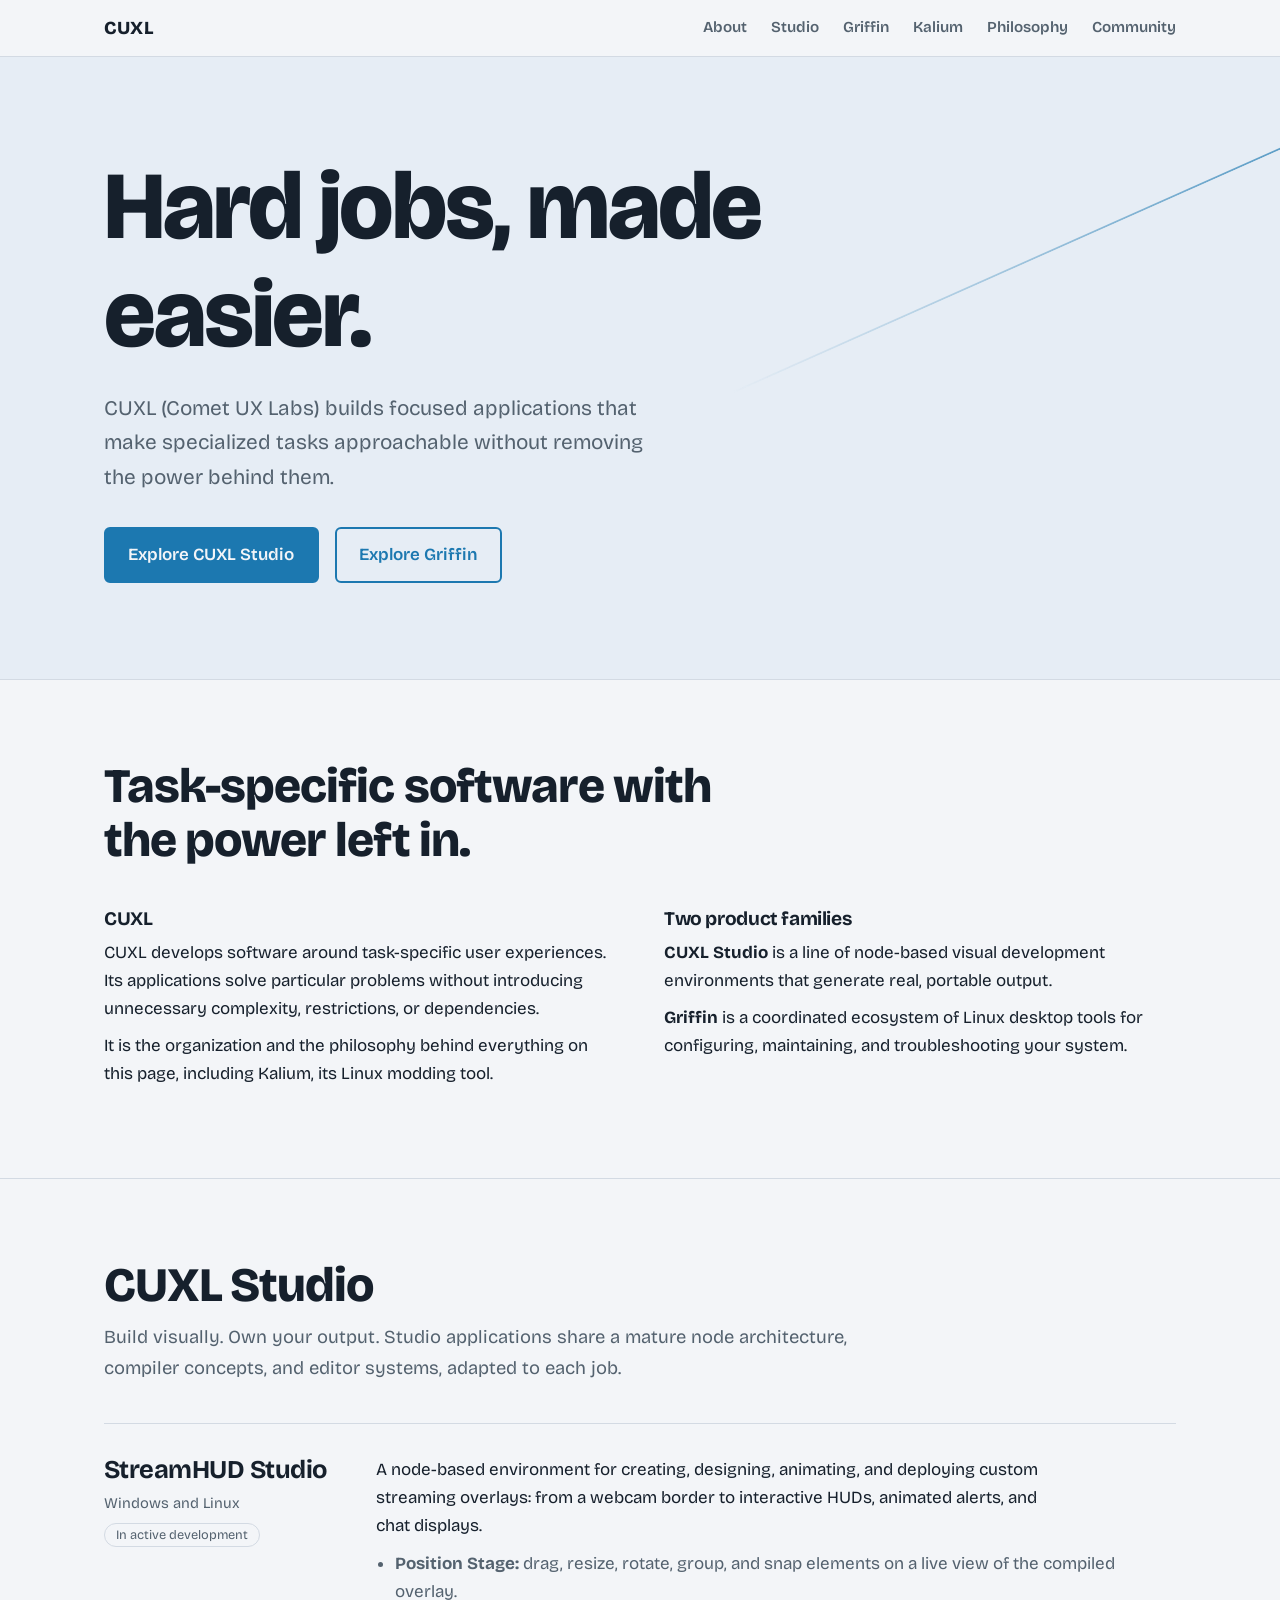
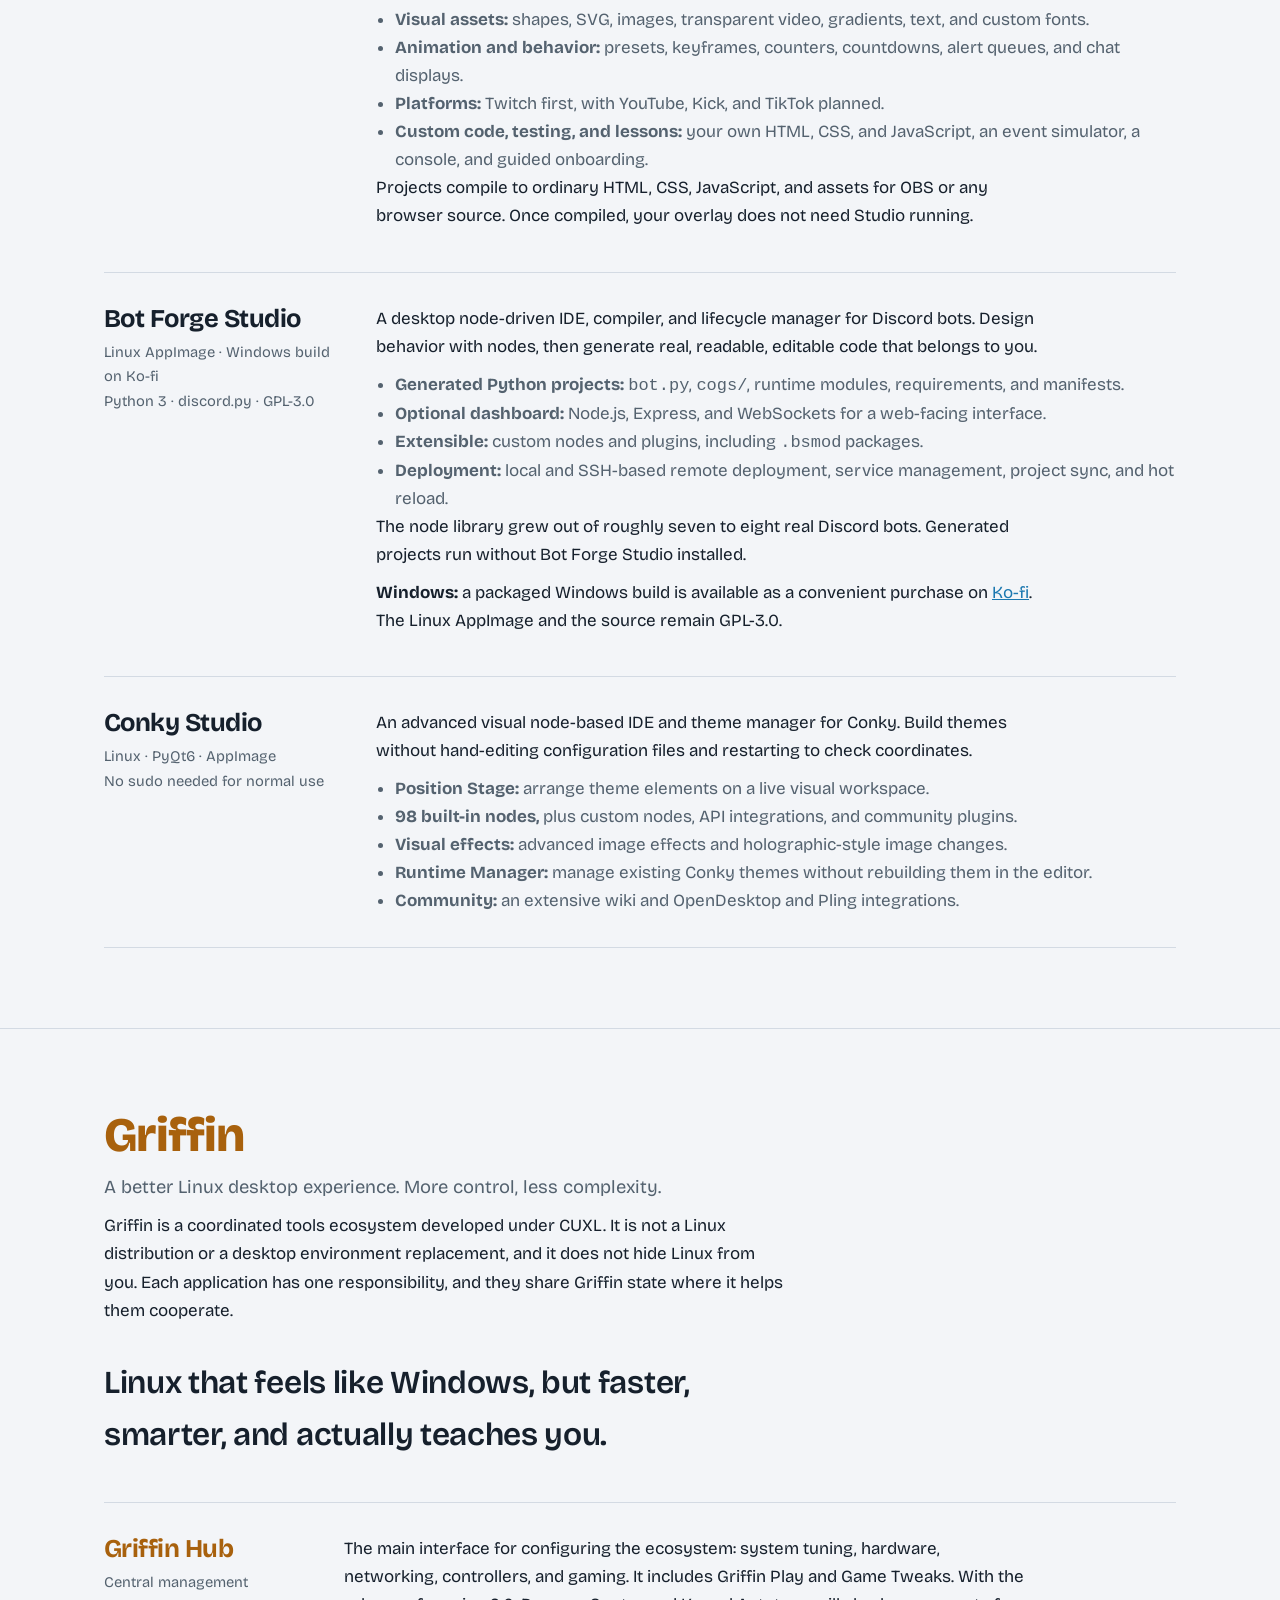
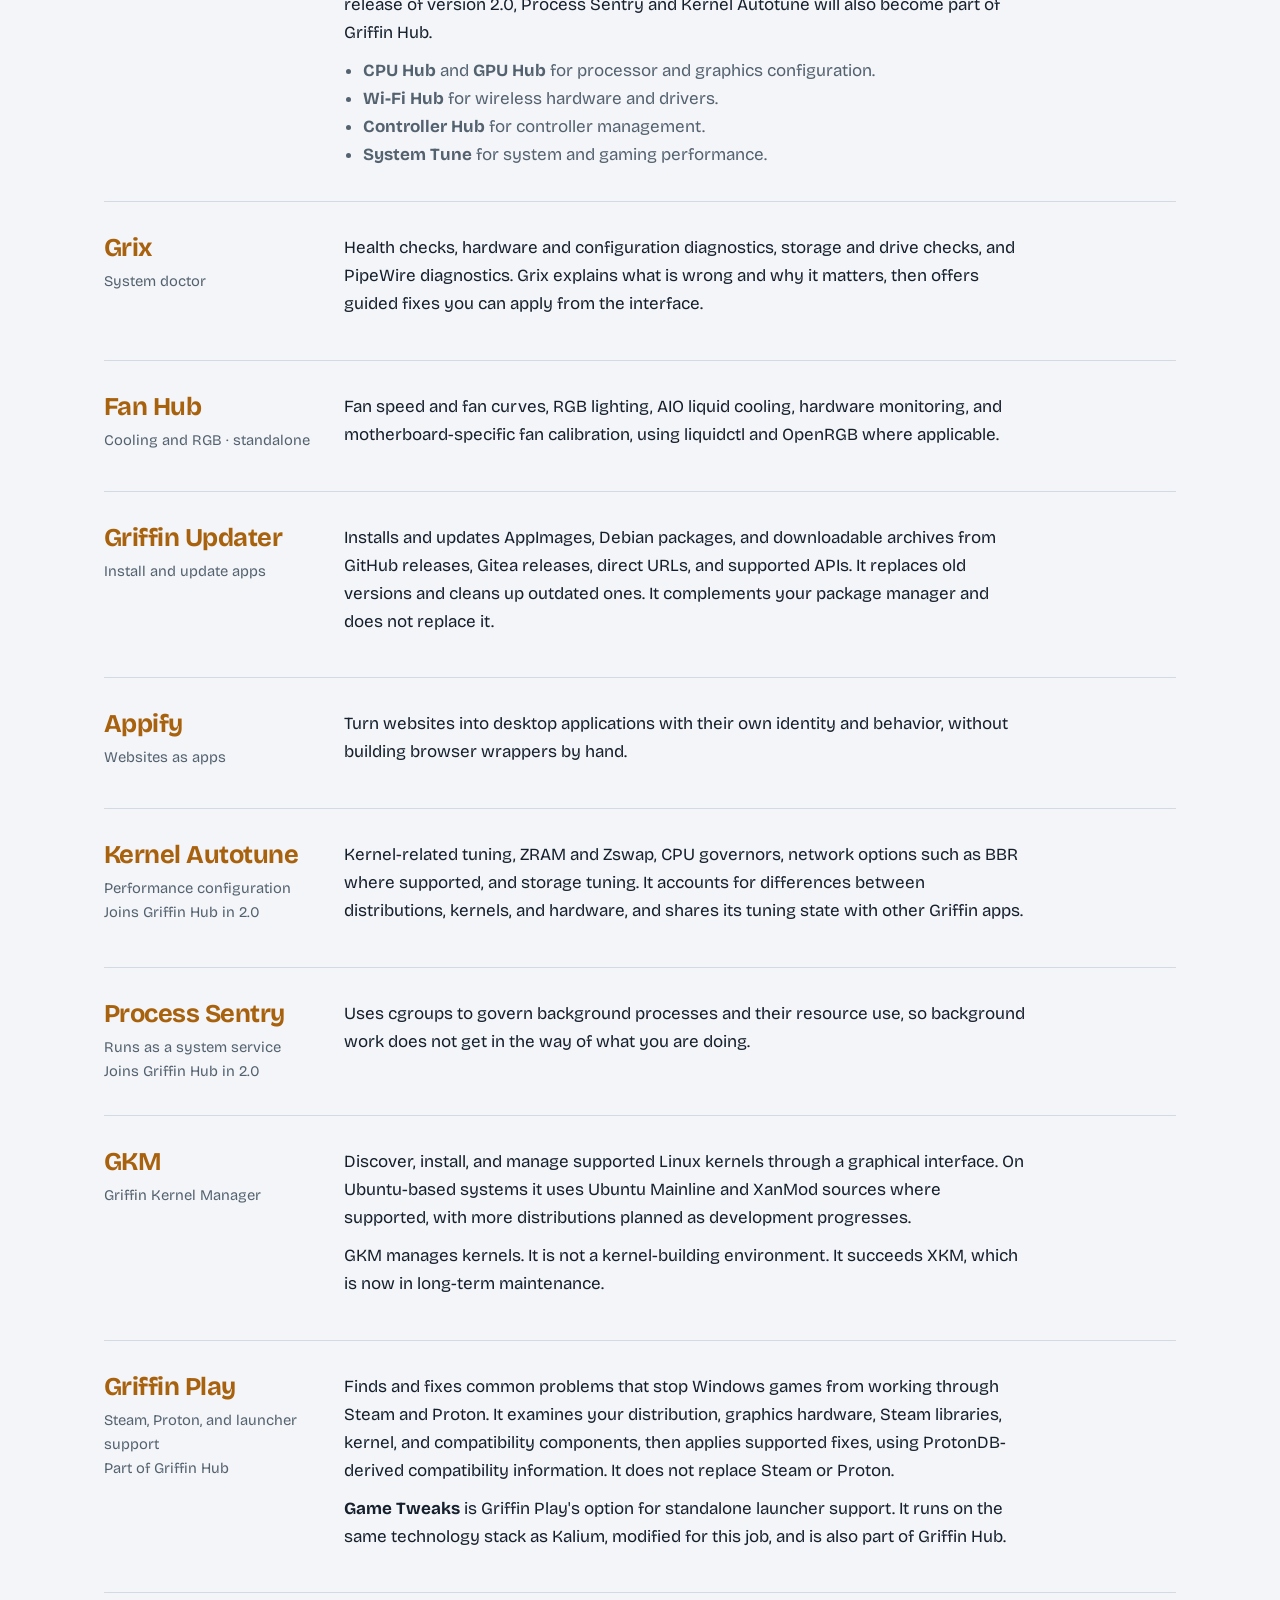
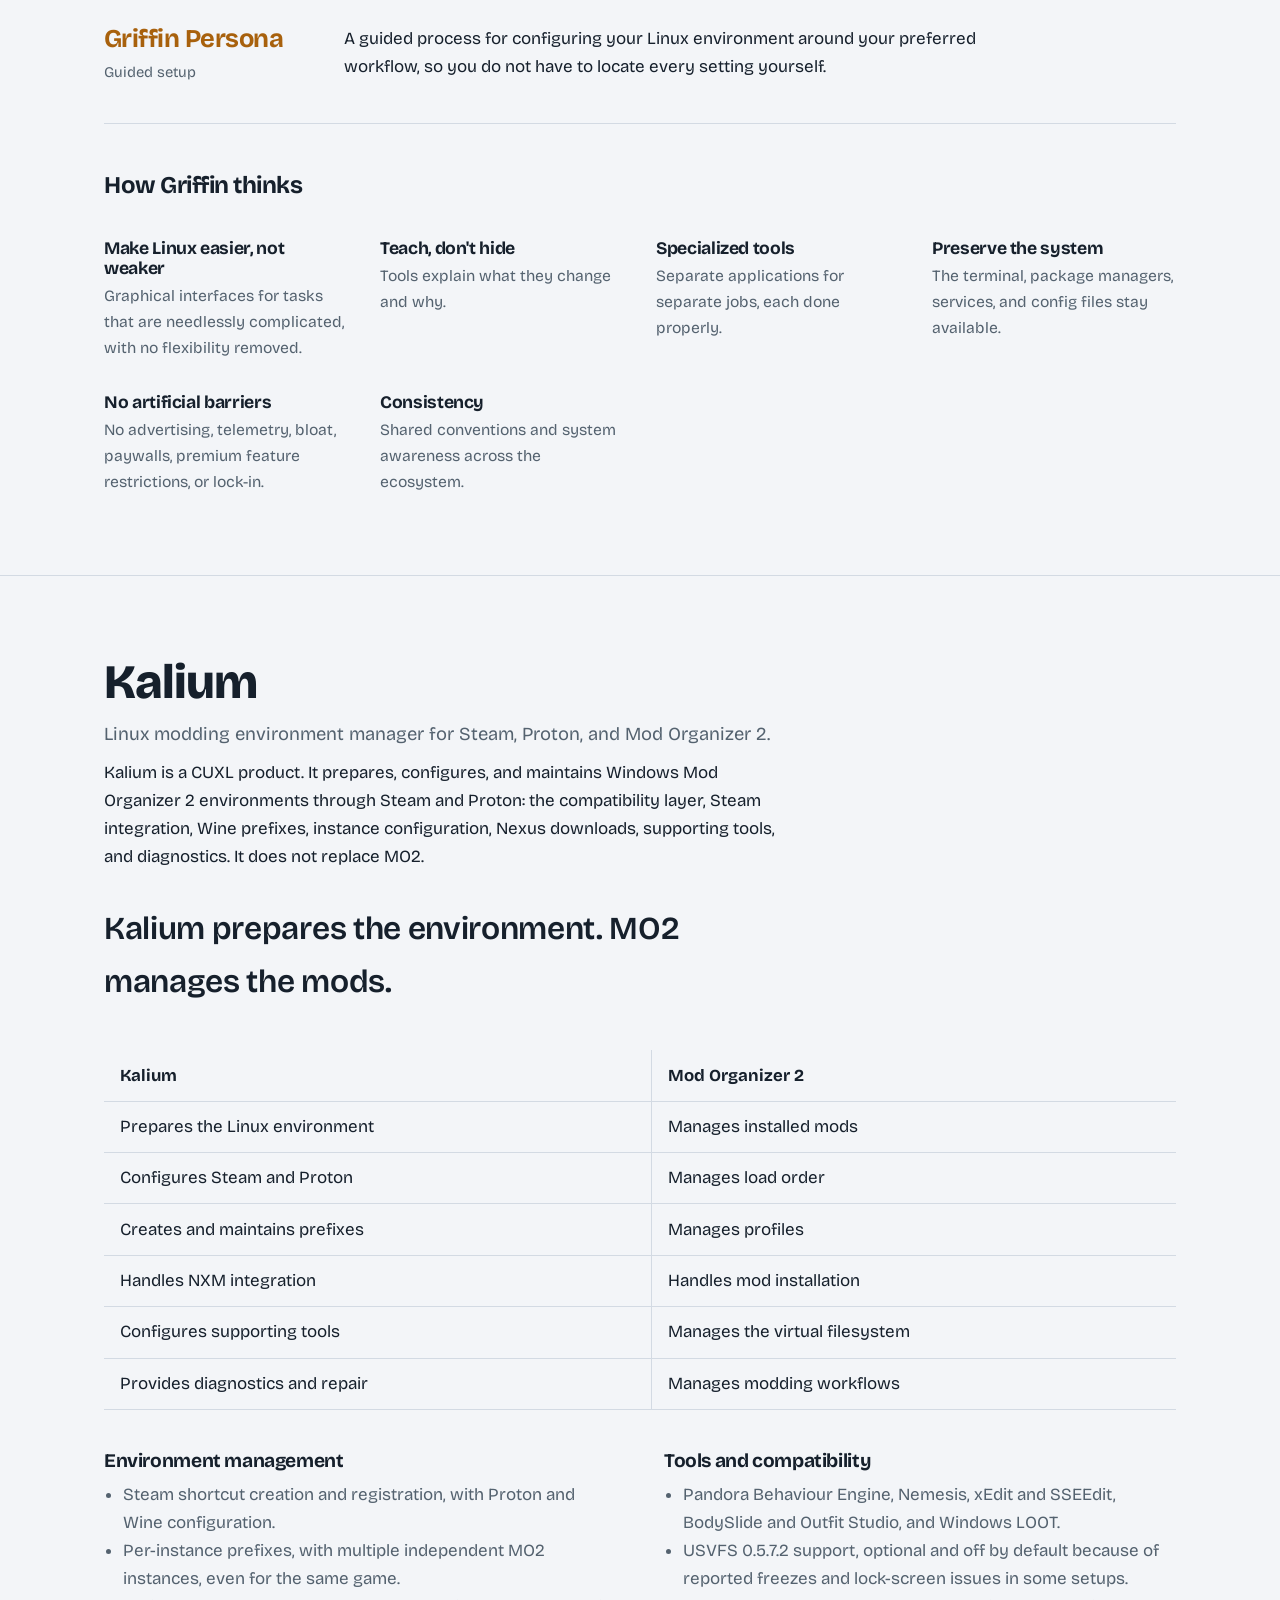
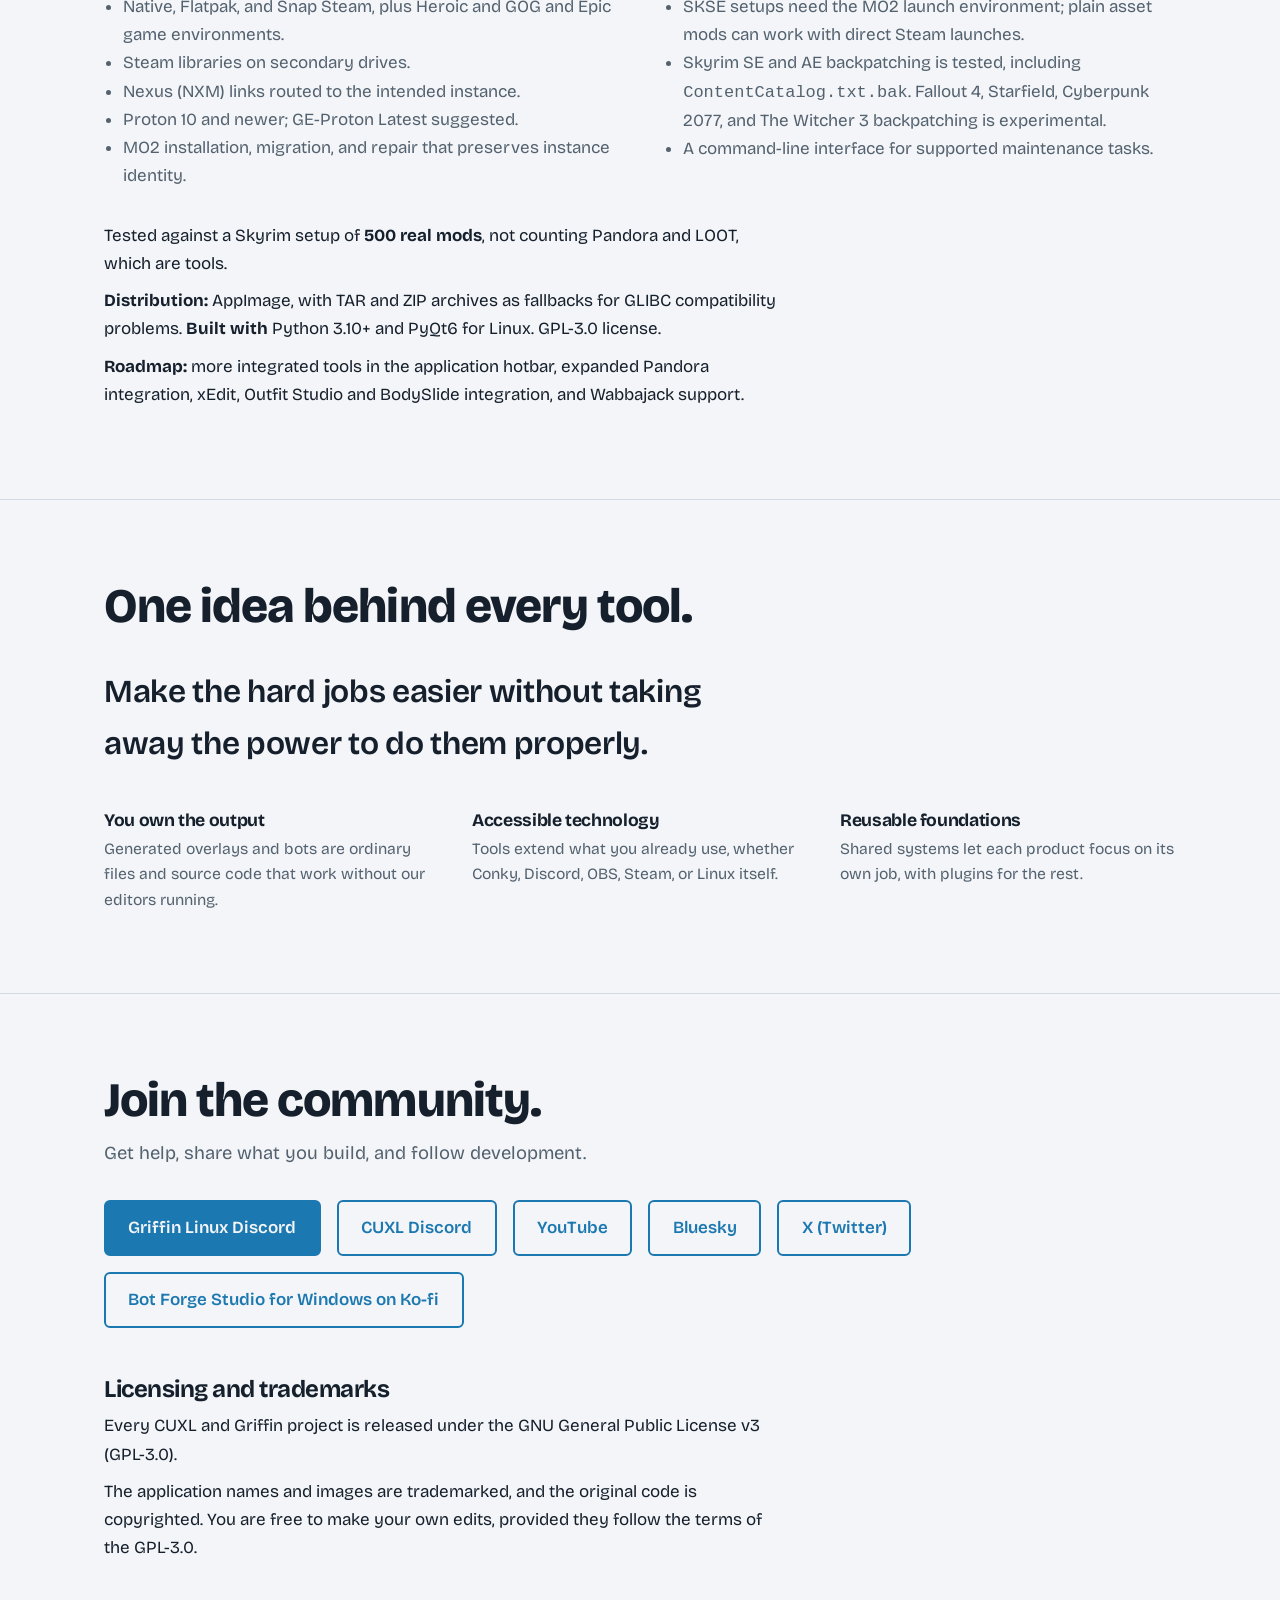
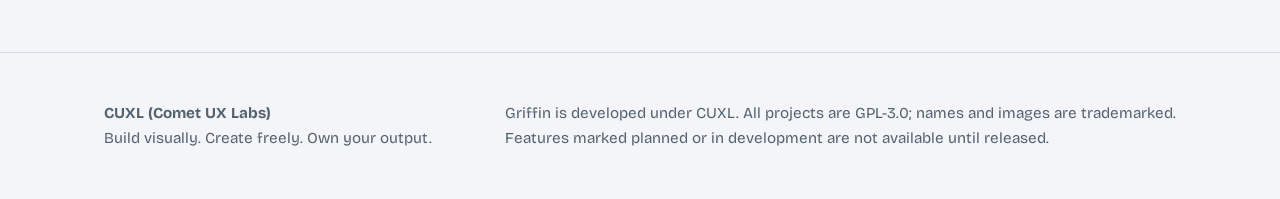
==== index.html @ 785726d7 "Add initial index.html for CUXL website" ====
<!DOCTYPE html>
<html lang="en">
<head>
<meta charset="utf-8">
<meta name="viewport" content="width=device-width, initial-scale=1">
<title>CUXL (Comet UX Labs) · Studio tools and the Griffin Linux ecosystem</title>
<meta name="description" content="CUXL builds focused applications that make hard jobs easier without removing the power behind them. Home of CUXL Studio and Griffin.">
<link rel="preconnect" href="https://fonts.googleapis.com">
<link rel="preconnect" href="https://fonts.gstatic.com" crossorigin>
<link href="https://fonts.googleapis.com/css2?family=Bricolage+Grotesque:opsz,wght@12..96,400;12..96,600;12..96,800&display=swap" rel="stylesheet">
<style>
:root{--bg:#f3f5f8;--surface:#fff;--ink:#16202c;--mute:#54626f;--line:#d3dae3;--comet:#1c78b0;--griffin:#a8610d;--hero:#e6edf5;color-scheme:light}
@media (prefers-color-scheme:dark){:root:not([data-theme=light]){--bg:#12171f;--surface:#1a212c;--ink:#e3e9f0;--mute:#9aa7b5;--line:#2c3644;--comet:#6cc0ee;--griffin:#e8aa55;--hero:#0e1218;color-scheme:dark}}
*{box-sizing:border-box}
html{scroll-behavior:smooth;scroll-padding-top:4rem}
:root{padding-top:env(safe-area-inset-top,0px);padding-bottom:env(safe-area-inset-bottom,0px)}
body{margin:0;background:var(--bg);color:var(--ink);font:400 1.0625rem/1.65 "Bricolage Grotesque",system-ui,-apple-system,"Segoe UI",sans-serif}
a{color:var(--comet)}
a:focus-visible,button:focus-visible{outline:3px solid var(--comet);outline-offset:3px}
.wrap{max-width:70rem;margin:0 auto;padding:0 1.5rem}
p{max-width:62ch;margin:.6rem 0}
h1,h2,h3{line-height:1.12;margin:0;letter-spacing:-.02em}
nav{position:sticky;top:0;z-index:5;background:var(--bg);border-bottom:1px solid var(--line)}
nav .wrap{display:flex;gap:1.5rem;align-items:center;min-height:3.5rem;overflow-x:auto;white-space:nowrap}
nav b{font-weight:800;font-size:1.15rem;margin-right:auto;letter-spacing:.01em}
nav a{color:var(--mute);text-decoration:none;font-weight:600;font-size:.95rem}
nav a:hover{color:var(--ink)}
.hero{background:var(--hero);border-bottom:1px solid var(--line);overflow:hidden;position:relative}
.hero .wrap{padding-top:6rem;padding-bottom:6rem;position:relative}
.hero h1{font-size:clamp(2.6rem,8vw,6rem);font-weight:800;max-width:14ch}
.hero p.lead{font-size:1.3rem;color:var(--mute);max-width:44ch;margin-top:1.5rem}
.trail{position:absolute;right:-6rem;top:3rem;width:44rem;height:2px;background:linear-gradient(90deg,transparent,var(--comet));transform:rotate(-24deg);transform-origin:right;opacity:.8;animation:fly 1.6s ease-out both}
.trail::after{content:"";position:absolute;right:-7px;top:-7px;width:16px;height:16px;border-radius:50%;background:var(--comet);box-shadow:0 0 28px 8px var(--comet)}
@keyframes fly{from{transform:rotate(-24deg) translateX(-18rem);opacity:0}to{transform:rotate(-24deg);opacity:.8}}
@media (prefers-reduced-motion:reduce){.trail{animation:none}html{scroll-behavior:auto}}
.cta{display:flex;gap:1rem;flex-wrap:wrap;margin-top:2rem}
.btn{display:inline-block;padding:.75rem 1.4rem;border-radius:6px;font-weight:600;text-decoration:none;border:2px solid var(--comet)}
.btn.p{background:var(--comet);color:var(--bg)}
section{padding:5rem 0;border-bottom:1px solid var(--line)}
h2{font-size:clamp(1.9rem,4.5vw,3rem);font-weight:800;max-width:20ch}
.sub{color:var(--mute);font-size:1.15rem}
.cols{display:grid;grid-template-columns:1fr 1fr;gap:3rem;margin-top:2.5rem}
@media (max-width:760px){.cols{grid-template-columns:1fr;gap:1.5rem}.hero .wrap{padding-top:4rem;padding-bottom:4rem}}
.cols h3{font-size:1.2rem}
.rows{margin-top:2.5rem;border-top:1px solid var(--line)}
.row{display:grid;grid-template-columns:15rem 1fr;gap:2rem;padding:2rem 0;border-bottom:1px solid var(--line)}
@media (max-width:760px){.row{grid-template-columns:1fr;gap:.5rem}}
.row h3{font-size:1.6rem}
.row .meta{color:var(--mute);font-size:.92rem;margin-top:.4rem}
.row ul,.list{margin:.6rem 0 0;padding-left:1.2rem;color:var(--mute)}
.row p{margin-top:0}
.tag{display:inline-block;font-size:.8rem;border:1px solid var(--line);border-radius:99px;padding:0 .7rem;color:var(--mute);margin-top:.5rem}
#griffin h2,#griffin .row h3{color:var(--griffin)}
#griffin .row{grid-template-columns:13rem 1fr}
@media (max-width:760px){#griffin .row{grid-template-columns:1fr}}
.principles{display:grid;grid-template-columns:repeat(auto-fit,minmax(15rem,1fr));gap:2rem;margin-top:2.5rem}
.principles h3{font-size:1.1rem;margin-bottom:.3rem}
.principles p{margin:0;color:var(--mute);font-size:.98rem}
.tbl{width:100%;border-collapse:collapse;margin-top:2rem}
.scroll{overflow-x:auto}
.tbl th,.tbl td{text-align:left;padding:.7rem 1rem;border-bottom:1px solid var(--line);vertical-align:top}
.tbl th{font-size:1.05rem}
.tbl th:first-child,.tbl td:first-child{border-right:1px solid var(--line)}
.quote{font-size:clamp(1.4rem,3.2vw,2rem);font-weight:600;letter-spacing:-.01em;max-width:30ch;margin-top:2rem}
footer{padding:3rem 0;color:var(--mute);font-size:.95rem}
footer .wrap{display:flex;flex-wrap:wrap;gap:1rem 3rem;justify-content:space-between}
</style>
</head>
<body>
<nav><div class="wrap">
<b>CUXL</b>
<a href="#about">About</a><a href="#studio">Studio</a><a href="#griffin">Griffin</a><a href="#kalium">Kalium</a><a href="#philosophy">Philosophy</a><a href="#community">Community</a>
</div></nav>

<header class="hero"><div class="trail" aria-hidden="true"></div>
<div class="wrap">
<h1>Hard jobs, made easier.</h1>
<p class="lead">CUXL (Comet UX Labs) builds focused applications that make specialized tasks approachable without removing the power behind them.</p>
<div class="cta"><a class="btn p" href="#studio">Explore CUXL Studio</a><a class="btn" href="#griffin">Explore Griffin</a></div>
</div></header>

<section id="about"><div class="wrap">
<h2>Task-specific software with the power left in.</h2>
<div class="cols">
<div><h3>CUXL</h3><p>CUXL develops software around task-specific user experiences. Its applications solve particular problems without introducing unnecessary complexity, restrictions, or dependencies.</p><p>It is the organization and the philosophy behind everything on this page, including Kalium, its Linux modding tool.</p></div>
<div><h3>Two product families</h3><p><strong>CUXL Studio</strong> is a line of node-based visual development environments that generate real, portable output.</p><p><strong>Griffin</strong> is a coordinated ecosystem of Linux desktop tools for configuring, maintaining, and troubleshooting your system.</p></div>
</div>
</div></section>

<section id="studio"><div class="wrap">
<h2>CUXL Studio</h2>
<p class="sub">Build visually. Own your output. Studio applications share a mature node architecture, compiler concepts, and editor systems, adapted to each job.</p>
<div class="rows">

<article class="row"><div><h3>StreamHUD Studio</h3><div class="meta">Windows and Linux</div><span class="tag">In active development</span></div>
<div><p>A node-based environment for creating, designing, animating, and deploying custom streaming overlays: from a webcam border to interactive HUDs, animated alerts, and chat displays.</p>
<ul>
<li><strong>Position Stage:</strong> drag, resize, rotate, group, and snap elements on a live view of the compiled overlay.</li>
<li><strong>Visual assets:</strong> shapes, SVG, images, transparent video, gradients, text, and custom fonts.</li>
<li><strong>Animation and behavior:</strong> presets, keyframes, counters, countdowns, alert queues, and chat displays.</li>
<li><strong>Platforms:</strong> Twitch first, with YouTube, Kick, and TikTok planned.</li>
<li><strong>Custom code, testing, and lessons:</strong> your own HTML, CSS, and JavaScript, an event simulator, a console, and guided onboarding.</li>
</ul>
<p>Projects compile to ordinary HTML, CSS, JavaScript, and assets for OBS or any browser source. Once compiled, your overlay does not need Studio running.</p></div></article>

<article class="row"><div><h3>Bot Forge Studio</h3><div class="meta">Linux AppImage · Windows build on Ko-fi<br>Python 3 · discord.py · GPL-3.0</div></div>
<div><p>A desktop node-driven IDE, compiler, and lifecycle manager for Discord bots. Design behavior with nodes, then generate real, readable, editable code that belongs to you.</p>
<ul>
<li><strong>Generated Python projects:</strong> <code>bot.py</code>, <code>cogs/</code>, runtime modules, requirements, and manifests.</li>
<li><strong>Optional dashboard:</strong> Node.js, Express, and WebSockets for a web-facing interface.</li>
<li><strong>Extensible:</strong> custom nodes and plugins, including <code>.bsmod</code> packages.</li>
<li><strong>Deployment:</strong> local and SSH-based remote deployment, service management, project sync, and hot reload.</li>
</ul>
<p>The node library grew out of roughly seven to eight real Discord bots. Generated projects run without Bot Forge Studio installed.</p><p><strong>Windows:</strong> a packaged Windows build is available as a convenient purchase on <a href="https://ko-fi.com/s/0f440cdbac" rel="noopener">Ko-fi</a>. The Linux AppImage and the source remain GPL-3.0.</p></div></article>

<article class="row"><div><h3>Conky Studio</h3><div class="meta">Linux · PyQt6 · AppImage<br>No sudo needed for normal use</div></div>
<div><p>An advanced visual node-based IDE and theme manager for Conky. Build themes without hand-editing configuration files and restarting to check coordinates.</p>
<ul>
<li><strong>Position Stage:</strong> arrange theme elements on a live visual workspace.</li>
<li><strong>98 built-in nodes,</strong> plus custom nodes, API integrations, and community plugins.</li>
<li><strong>Visual effects:</strong> advanced image effects and holographic-style image changes.</li>
<li><strong>Runtime Manager:</strong> manage existing Conky themes without rebuilding them in the editor.</li>
<li><strong>Community:</strong> an extensive wiki and OpenDesktop and Pling integrations.</li>
</ul></div></article>

</div>
</div></section>

<section id="griffin"><div class="wrap">
<h2>Griffin</h2>
<p class="sub">A better Linux desktop experience. More control, less complexity.</p>
<p>Griffin is a coordinated tools ecosystem developed under CUXL. It is not a Linux distribution or a desktop environment replacement, and it does not hide Linux from you. Each application has one responsibility, and they share Griffin state where it helps them cooperate.</p>
<p class="quote">Linux that feels like Windows, but faster, smarter, and actually teaches you.</p>

<div class="rows">
<article class="row"><div><h3>Griffin Hub</h3><div class="meta">Central management</div></div><div><p>The main interface for configuring the ecosystem: system tuning, hardware, networking, controllers, and gaming. It includes Griffin Play and Game Tweaks. With the release of version 2.0, Process Sentry and Kernel Autotune will also become part of Griffin Hub.</p><ul><li><strong>CPU Hub</strong> and <strong>GPU Hub</strong> for processor and graphics configuration.</li><li><strong>Wi-Fi Hub</strong> for wireless hardware and drivers.</li><li><strong>Controller Hub</strong> for controller management.</li><li><strong>System Tune</strong> for system and gaming performance.</li></ul></div></article>

<article class="row"><div><h3>Grix</h3><div class="meta">System doctor</div></div><div><p>Health checks, hardware and configuration diagnostics, storage and drive checks, and PipeWire diagnostics. Grix explains what is wrong and why it matters, then offers guided fixes you can apply from the interface.</p></div></article>

<article class="row"><div><h3>Fan Hub</h3><div class="meta">Cooling and RGB · standalone</div></div><div><p>Fan speed and fan curves, RGB lighting, AIO liquid cooling, hardware monitoring, and motherboard-specific fan calibration, using liquidctl and OpenRGB where applicable.</p></div></article>

<article class="row"><div><h3>Griffin Updater</h3><div class="meta">Install and update apps</div></div><div><p>Installs and updates AppImages, Debian packages, and downloadable archives from GitHub releases, Gitea releases, direct URLs, and supported APIs. It replaces old versions and cleans up outdated ones. It complements your package manager and does not replace it.</p></div></article>

<article class="row"><div><h3>Appify</h3><div class="meta">Websites as apps</div></div><div><p>Turn websites into desktop applications with their own identity and behavior, without building browser wrappers by hand.</p></div></article>

<article class="row"><div><h3>Kernel Autotune</h3><div class="meta">Performance configuration<br>Joins Griffin Hub in 2.0</div></div><div><p>Kernel-related tuning, ZRAM and Zswap, CPU governors, network options such as BBR where supported, and storage tuning. It accounts for differences between distributions, kernels, and hardware, and shares its tuning state with other Griffin apps.</p></div></article>

<article class="row"><div><h3>Process Sentry</h3><div class="meta">Runs as a system service<br>Joins Griffin Hub in 2.0</div></div><div><p>Uses cgroups to govern background processes and their resource use, so background work does not get in the way of what you are doing.</p></div></article>

<article class="row"><div><h3>GKM</h3><div class="meta">Griffin Kernel Manager</div></div><div><p>Discover, install, and manage supported Linux kernels through a graphical interface. On Ubuntu-based systems it uses Ubuntu Mainline and XanMod sources where supported, with more distributions planned as development progresses.</p><p>GKM manages kernels. It is not a kernel-building environment. It succeeds XKM, which is now in long-term maintenance.</p></div></article>

<article class="row"><div><h3>Griffin Play</h3><div class="meta">Steam, Proton, and launcher support<br>Part of Griffin Hub</div></div><div><p>Finds and fixes common problems that stop Windows games from working through Steam and Proton. It examines your distribution, graphics hardware, Steam libraries, kernel, and compatibility components, then applies supported fixes, using ProtonDB-derived compatibility information. It does not replace Steam or Proton.</p><p><strong>Game Tweaks</strong> is Griffin Play's option for standalone launcher support. It runs on the same technology stack as Kalium, modified for this job, and is also part of Griffin Hub.</p></div></article>

<article class="row"><div><h3>Griffin Persona</h3><div class="meta">Guided setup</div></div><div><p>A guided process for configuring your Linux environment around your preferred workflow, so you do not have to locate every setting yourself.</p></div></article>
</div>

<h3 style="margin-top:3rem;font-size:1.5rem">How Griffin thinks</h3>
<div class="principles">
<div><h3>Make Linux easier, not weaker</h3><p>Graphical interfaces for tasks that are needlessly complicated, with no flexibility removed.</p></div>
<div><h3>Teach, don't hide</h3><p>Tools explain what they change and why.</p></div>
<div><h3>Specialized tools</h3><p>Separate applications for separate jobs, each done properly.</p></div>
<div><h3>Preserve the system</h3><p>The terminal, package managers, services, and config files stay available.</p></div>
<div><h3>No artificial barriers</h3><p>No advertising, telemetry, bloat, paywalls, premium feature restrictions, or lock-in.</p></div>
<div><h3>Consistency</h3><p>Shared conventions and system awareness across the ecosystem.</p></div>
</div>
</div></section>

<section id="kalium"><div class="wrap">
<h2>Kalium</h2>
<p class="sub">Linux modding environment manager for Steam, Proton, and Mod Organizer 2.</p>
<p>Kalium is a CUXL product. It prepares, configures, and maintains Windows Mod Organizer 2 environments through Steam and Proton: the compatibility layer, Steam integration, Wine prefixes, instance configuration, Nexus downloads, supporting tools, and diagnostics. It does not replace MO2.</p>
<p class="quote">Kalium prepares the environment. MO2 manages the mods.</p>

<div class="scroll"><table class="tbl"><thead><tr><th>Kalium</th><th>Mod Organizer 2</th></tr></thead><tbody>
<tr><td>Prepares the Linux environment</td><td>Manages installed mods</td></tr>
<tr><td>Configures Steam and Proton</td><td>Manages load order</td></tr>
<tr><td>Creates and maintains prefixes</td><td>Manages profiles</td></tr>
<tr><td>Handles NXM integration</td><td>Handles mod installation</td></tr>
<tr><td>Configures supporting tools</td><td>Manages the virtual filesystem</td></tr>
<tr><td>Provides diagnostics and repair</td><td>Manages modding workflows</td></tr>
</tbody></table></div>

<div class="cols">
<div><h3>Environment management</h3>
<ul class="list"><li>Steam shortcut creation and registration, with Proton and Wine configuration.</li>
<li>Per-instance prefixes, with multiple independent MO2 instances, even for the same game.</li>
<li>Native, Flatpak, and Snap Steam, plus Heroic and GOG and Epic game environments.</li>
<li>Steam libraries on secondary drives.</li>
<li>Nexus (NXM) links routed to the intended instance.</li>
<li>Proton 10 and newer; GE-Proton Latest suggested.</li>
<li>MO2 installation, migration, and repair that preserves instance identity.</li></ul></div>
<div><h3>Tools and compatibility</h3>
<ul class="list"><li>Pandora Behaviour Engine, Nemesis, xEdit and SSEEdit, BodySlide and Outfit Studio, and Windows LOOT.</li>
<li>USVFS 0.5.7.2 support, optional and off by default because of reported freezes and lock-screen issues in some setups.</li>
<li>SKSE setups need the MO2 launch environment; plain asset mods can work with direct Steam launches.</li>
<li>Skyrim SE and AE backpatching is tested, including <code>ContentCatalog.txt.bak</code>. Fallout 4, Starfield, Cyberpunk 2077, and The Witcher 3 backpatching is experimental.</li>
<li>A command-line interface for supported maintenance tasks.</li></ul></div>
</div>

<p style="margin-top:2rem">Tested against a Skyrim setup of <strong>500 real mods</strong>, not counting Pandora and LOOT, which are tools.</p>
<p><strong>Distribution:</strong> AppImage, with TAR and ZIP archives as fallbacks for GLIBC compatibility problems. <strong>Built with</strong> Python 3.10+ and PyQt6 for Linux. GPL-3.0 license.</p>
<p><strong>Roadmap:</strong> more integrated tools in the application hotbar, expanded Pandora integration, xEdit, Outfit Studio and BodySlide integration, and Wabbajack support.</p>
</div></section>

<section id="philosophy"><div class="wrap">
<h2>One idea behind every tool.</h2>
<p class="quote">Make the hard jobs easier without taking away the power to do them properly.</p>
<div class="principles">
<div><h3>You own the output</h3><p>Generated overlays and bots are ordinary files and source code that work without our editors running.</p></div>
<div><h3>Accessible technology</h3><p>Tools extend what you already use, whether Conky, Discord, OBS, Steam, or Linux itself.</p></div>
<div><h3>Reusable foundations</h3><p>Shared systems let each product focus on its own job, with plugins for the rest.</p></div>
</div>
</div></section>

<section id="community"><div class="wrap">
<h2>Join the community.</h2>
<p class="sub">Get help, share what you build, and follow development.</p>
<div class="cta">
<a class="btn p" href="https://discord.gg/7fEt5W7DPh" rel="noopener">Griffin Linux Discord</a>
<a class="btn" href="https://discord.gg/cSKAT9B3N3" rel="noopener">CUXL Discord</a>
<a class="btn" href="https://www.youtube.com/@BobbyComet" rel="noopener">YouTube</a>
<a class="btn" href="https://bsky.app/profile/bobbycomet.bsky.social" rel="noopener">Bluesky</a>
<a class="btn" href="https://x.com/bobby_comet" rel="noopener">X (Twitter)</a>
<a class="btn" href="https://ko-fi.com/s/0f440cdbac" rel="noopener">Bot Forge Studio for Windows on Ko-fi</a>
</div>
<h3 style="margin-top:3rem;font-size:1.5rem">Licensing and trademarks</h3>
<p>Every CUXL and Griffin project is released under the GNU General Public License v3 (GPL-3.0).</p>
<p>The application names and images are trademarked, and the original code is copyrighted. You are free to make your own edits, provided they follow the terms of the GPL-3.0.</p>
</div></section>

<footer><div class="wrap">
<div><strong>CUXL (Comet UX Labs)</strong><br>Build visually. Create freely. Own your output.</div>
<div>Griffin is developed under CUXL. All projects are GPL-3.0; names and images are trademarked.<br>Features marked planned or in development are not available until released.</div>
</div></footer>
</body>
</html>
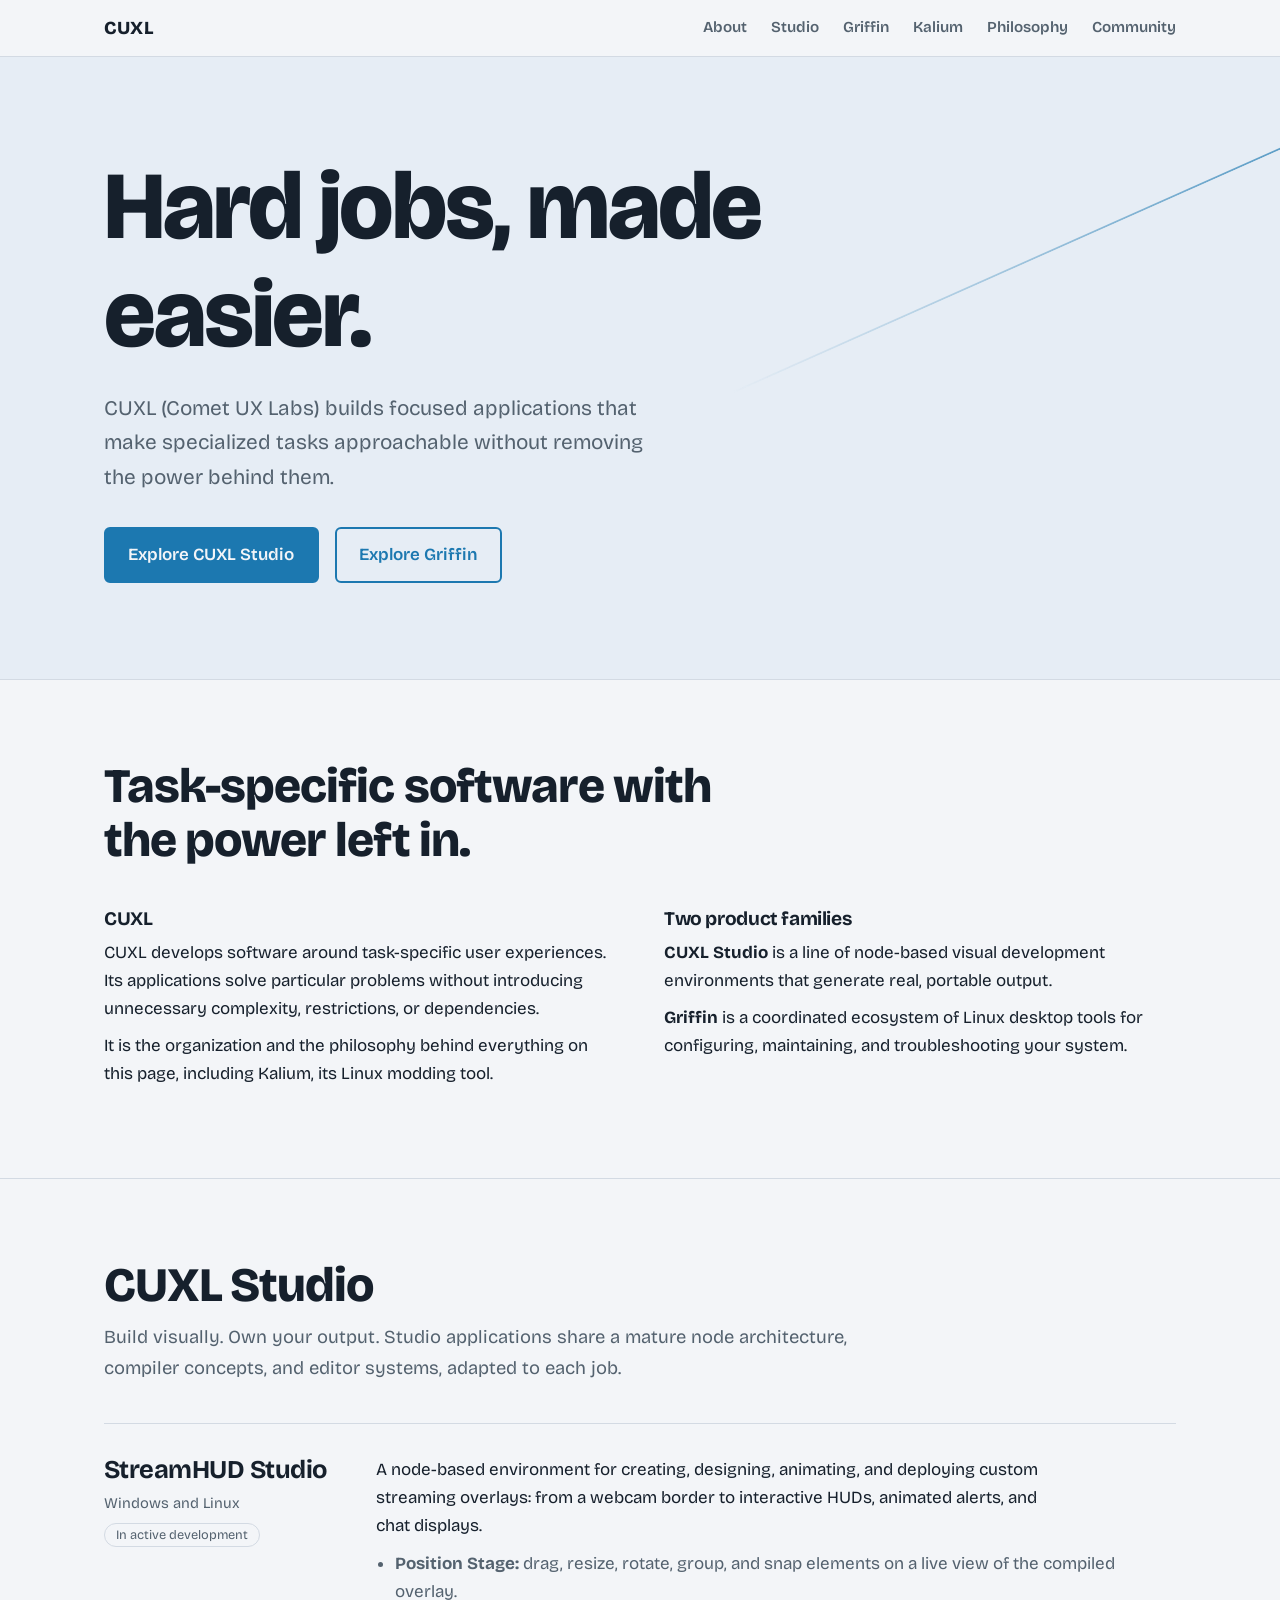
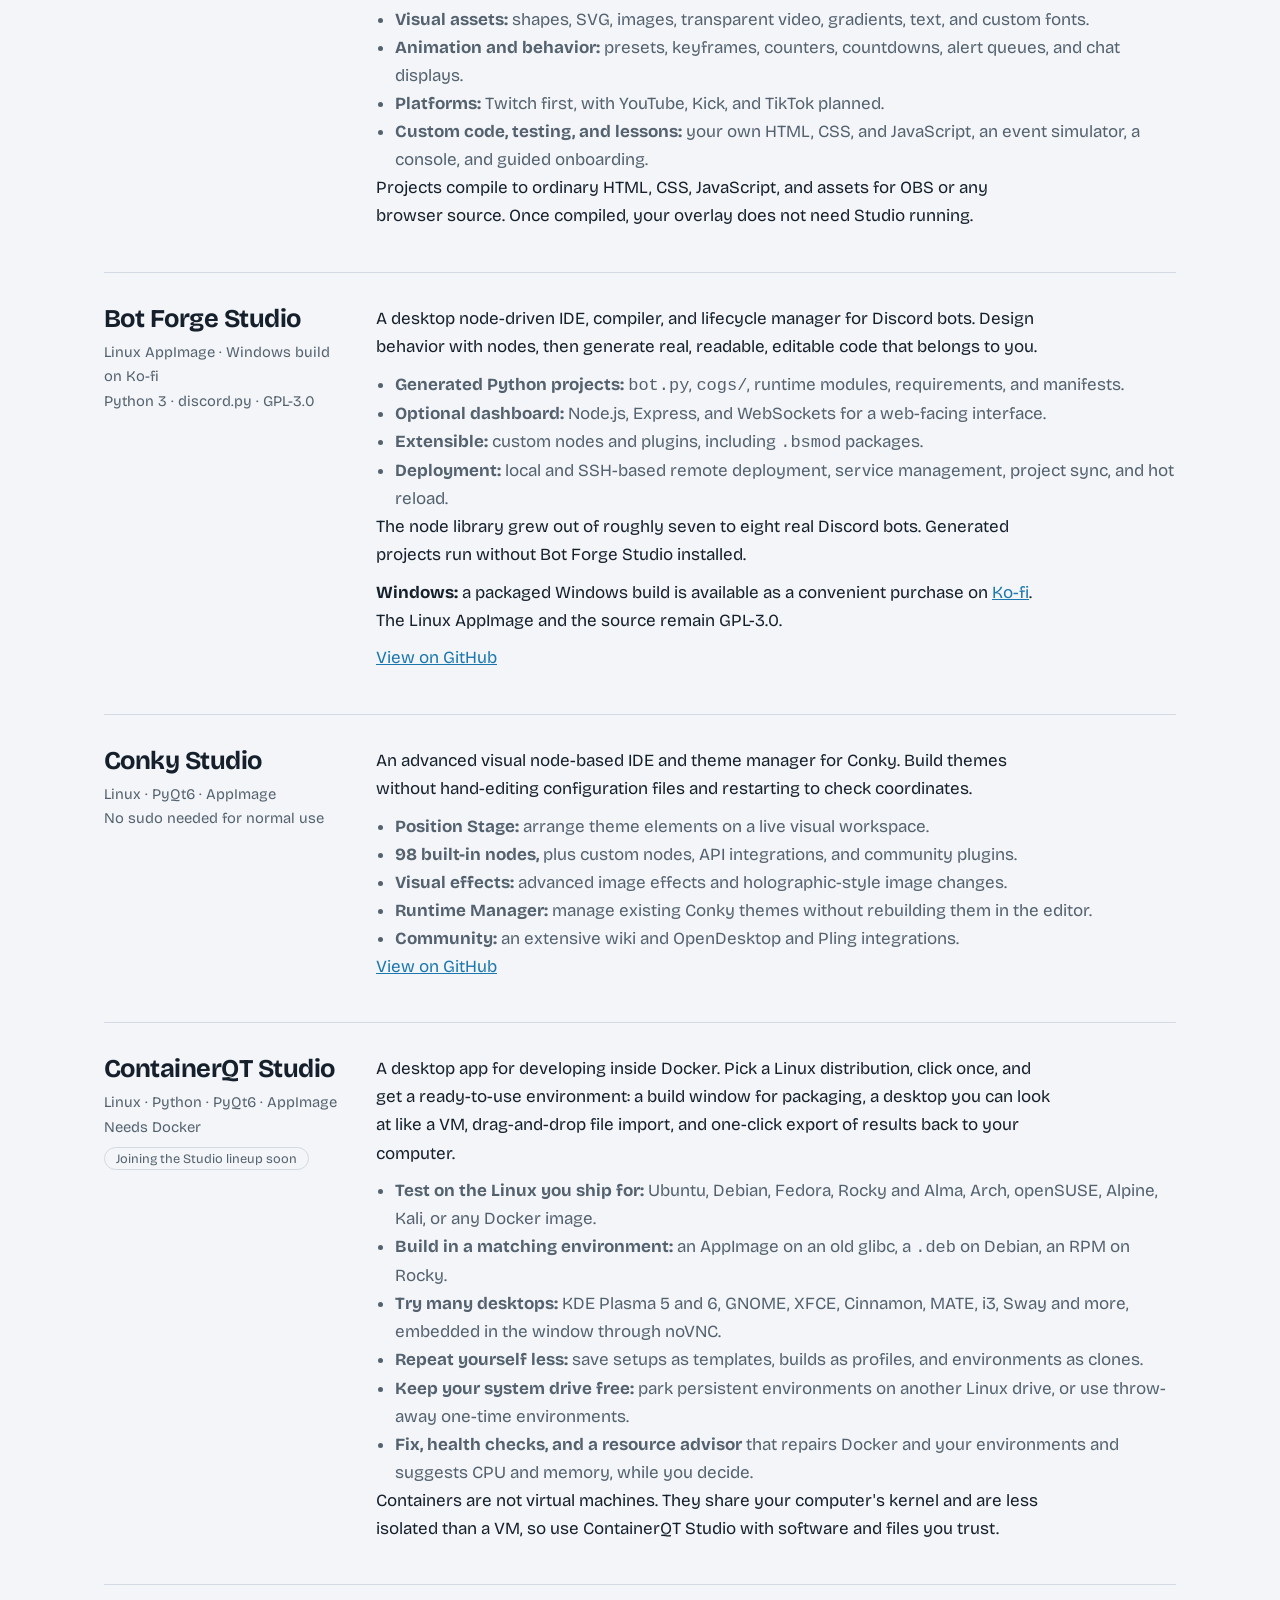
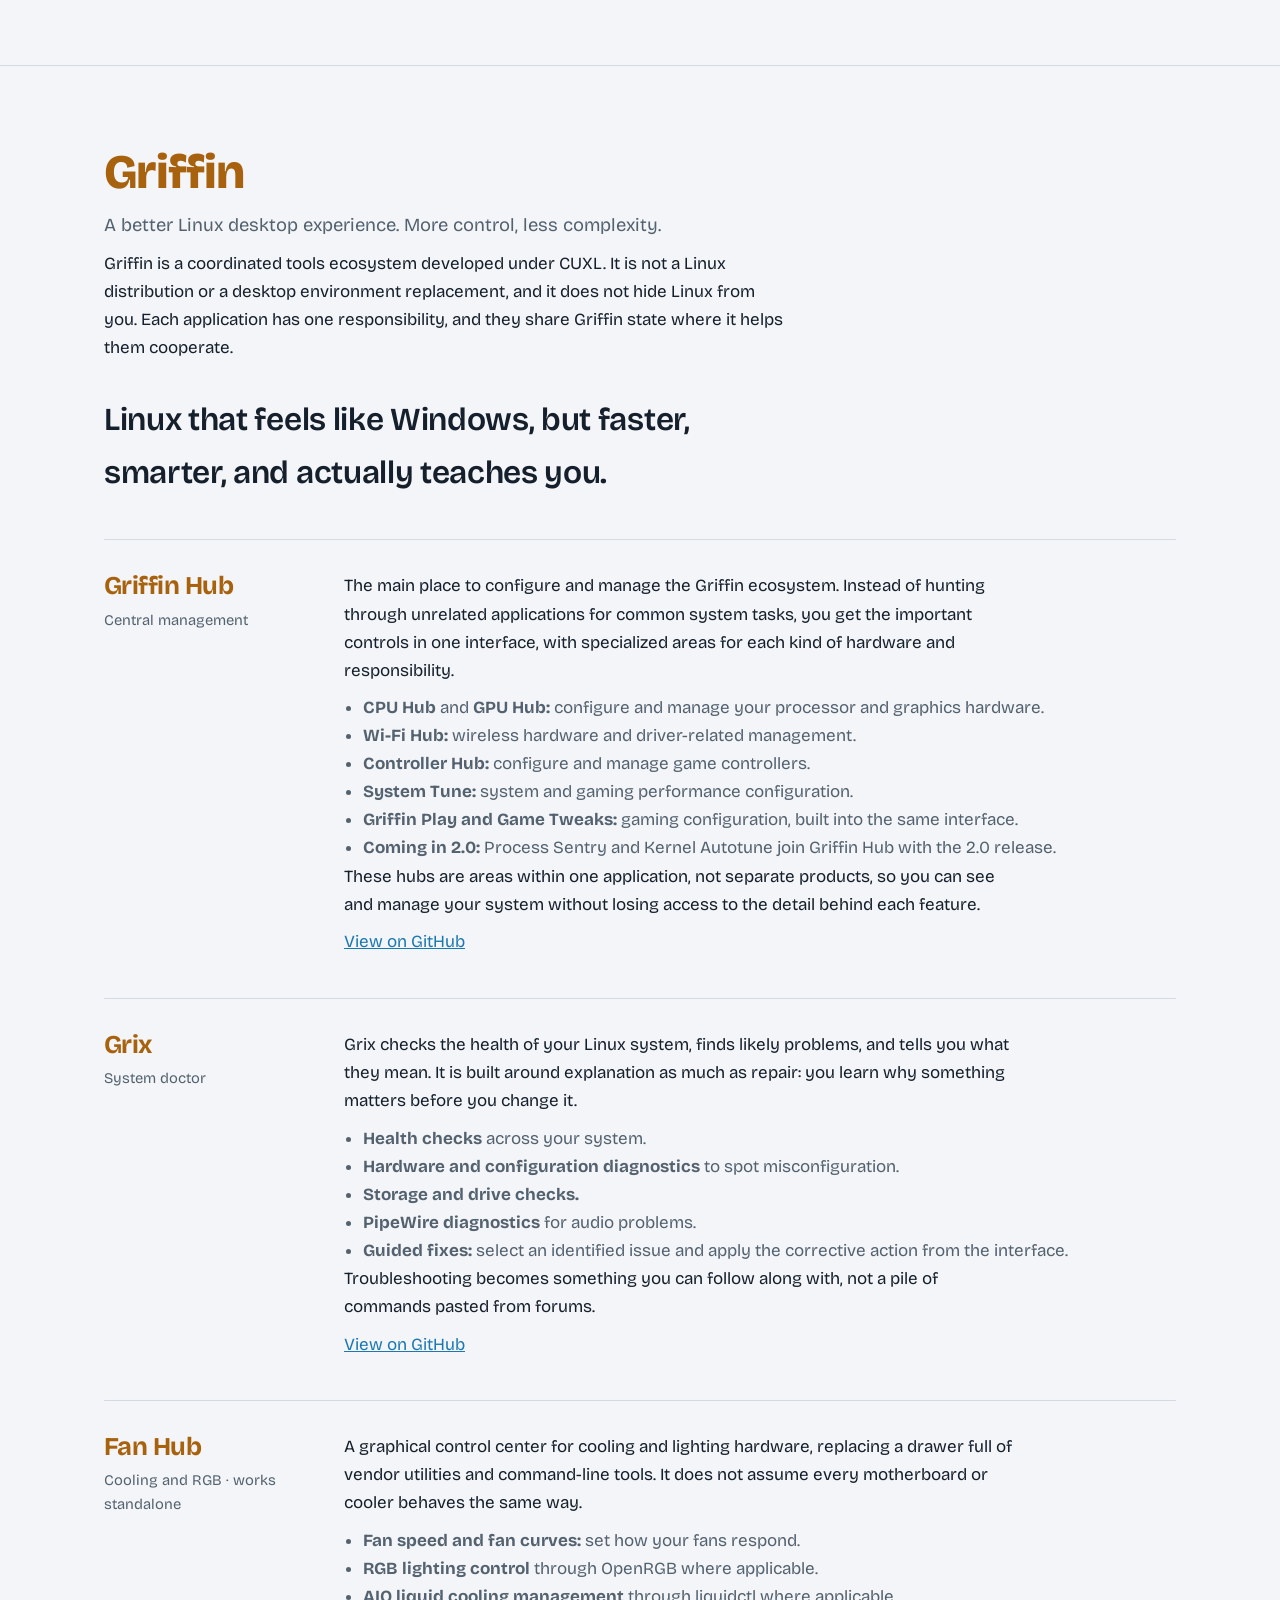
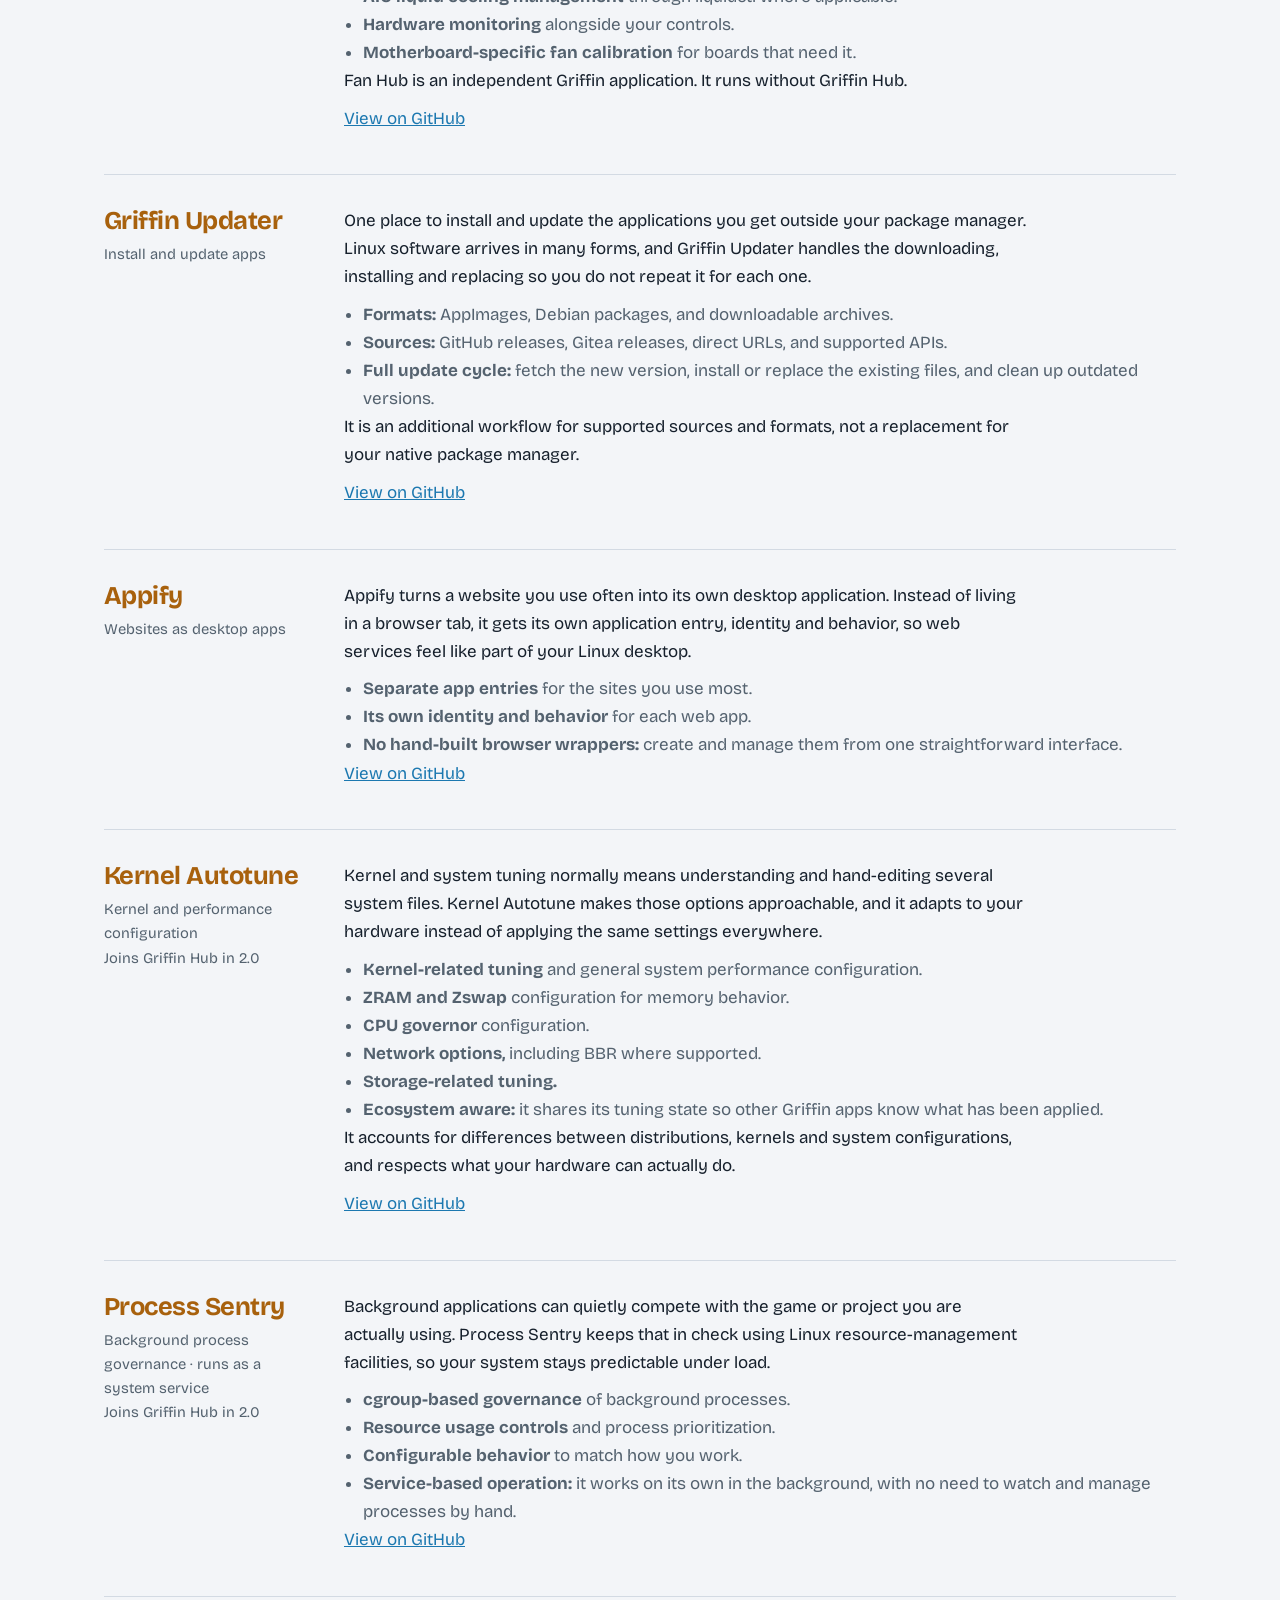
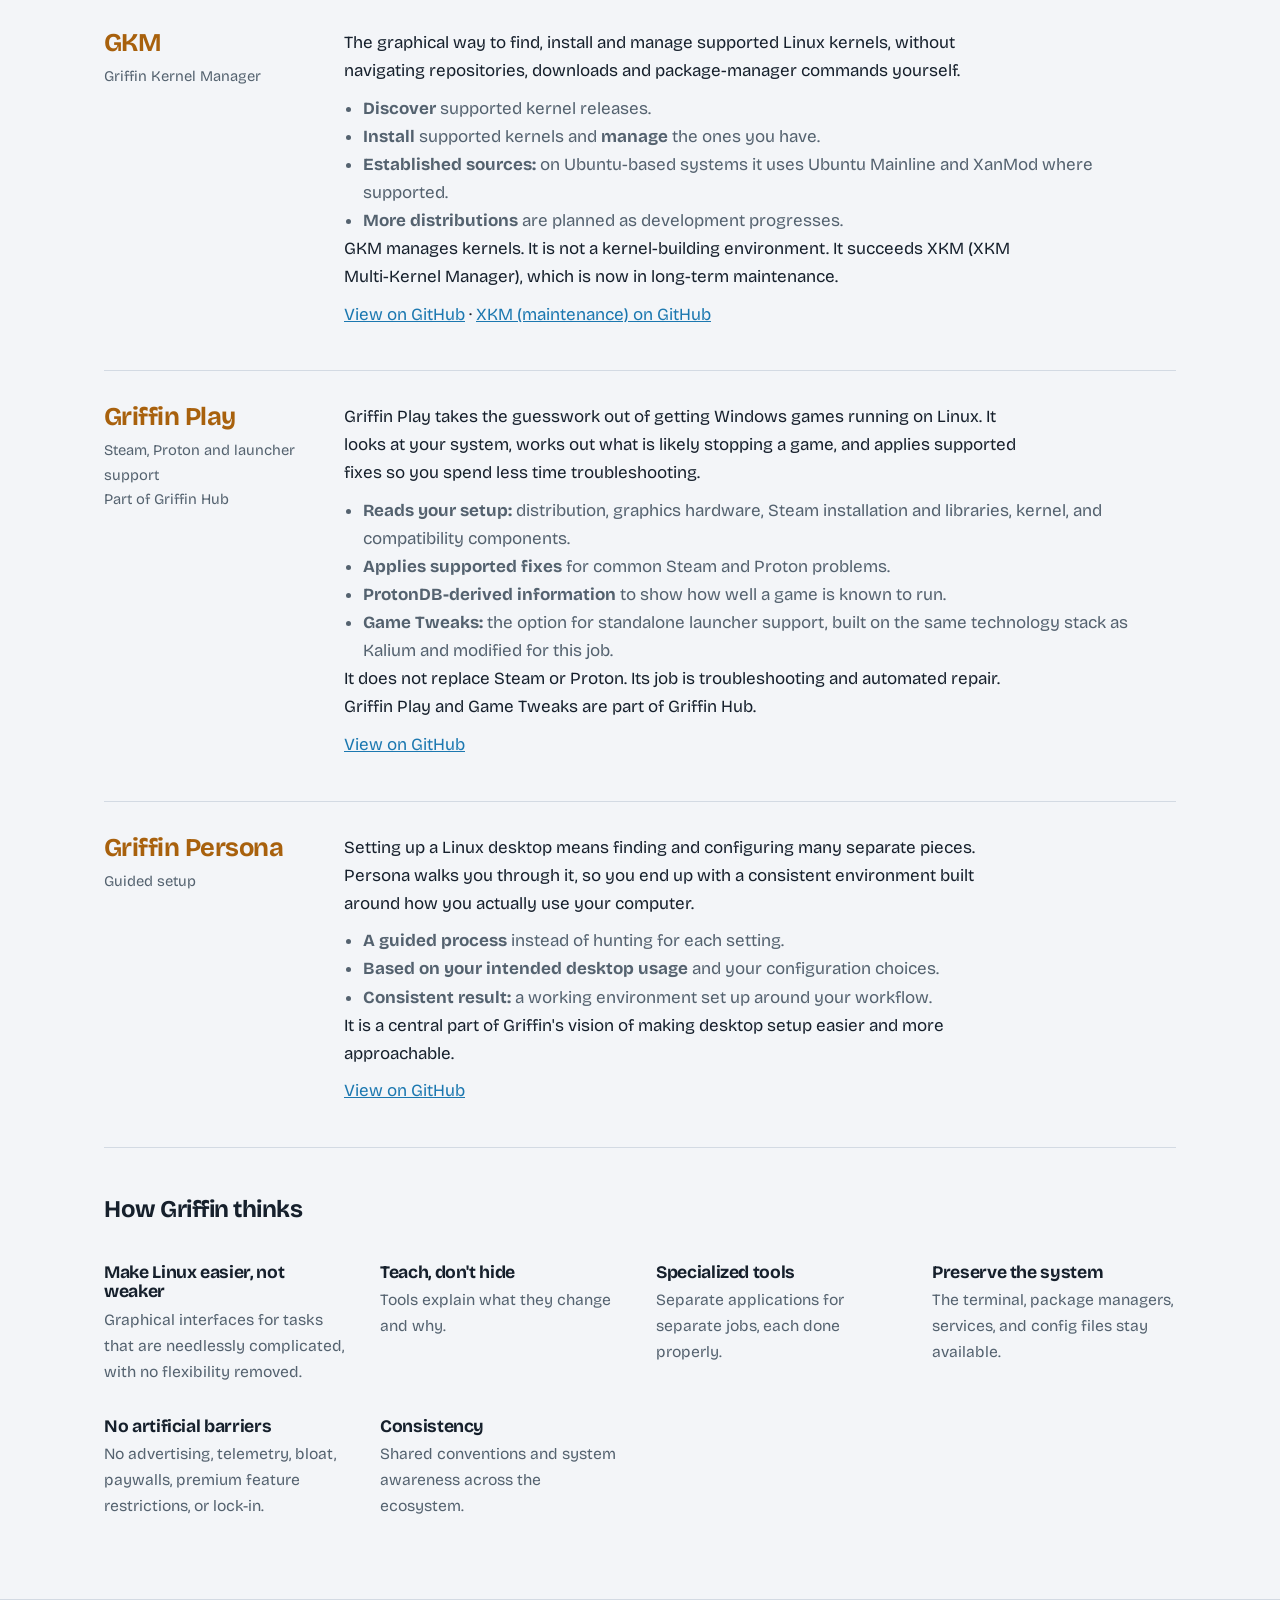
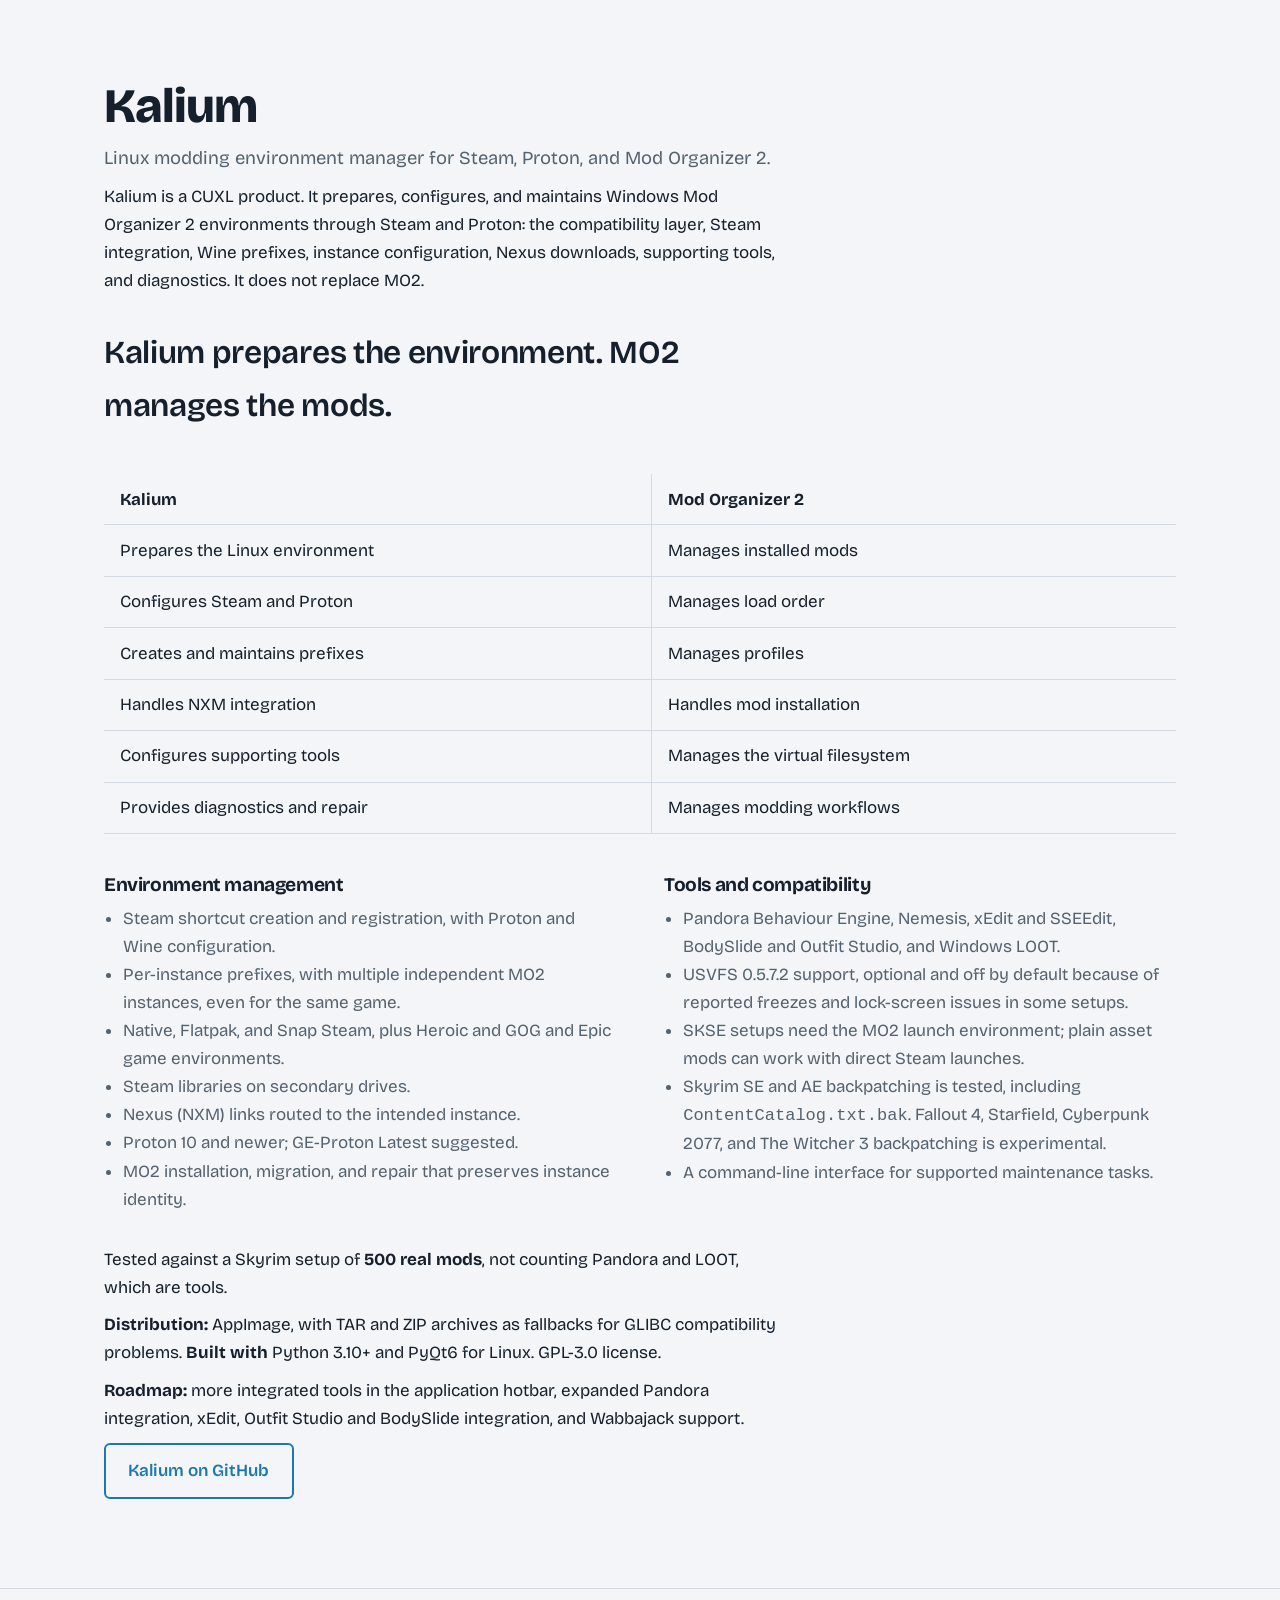
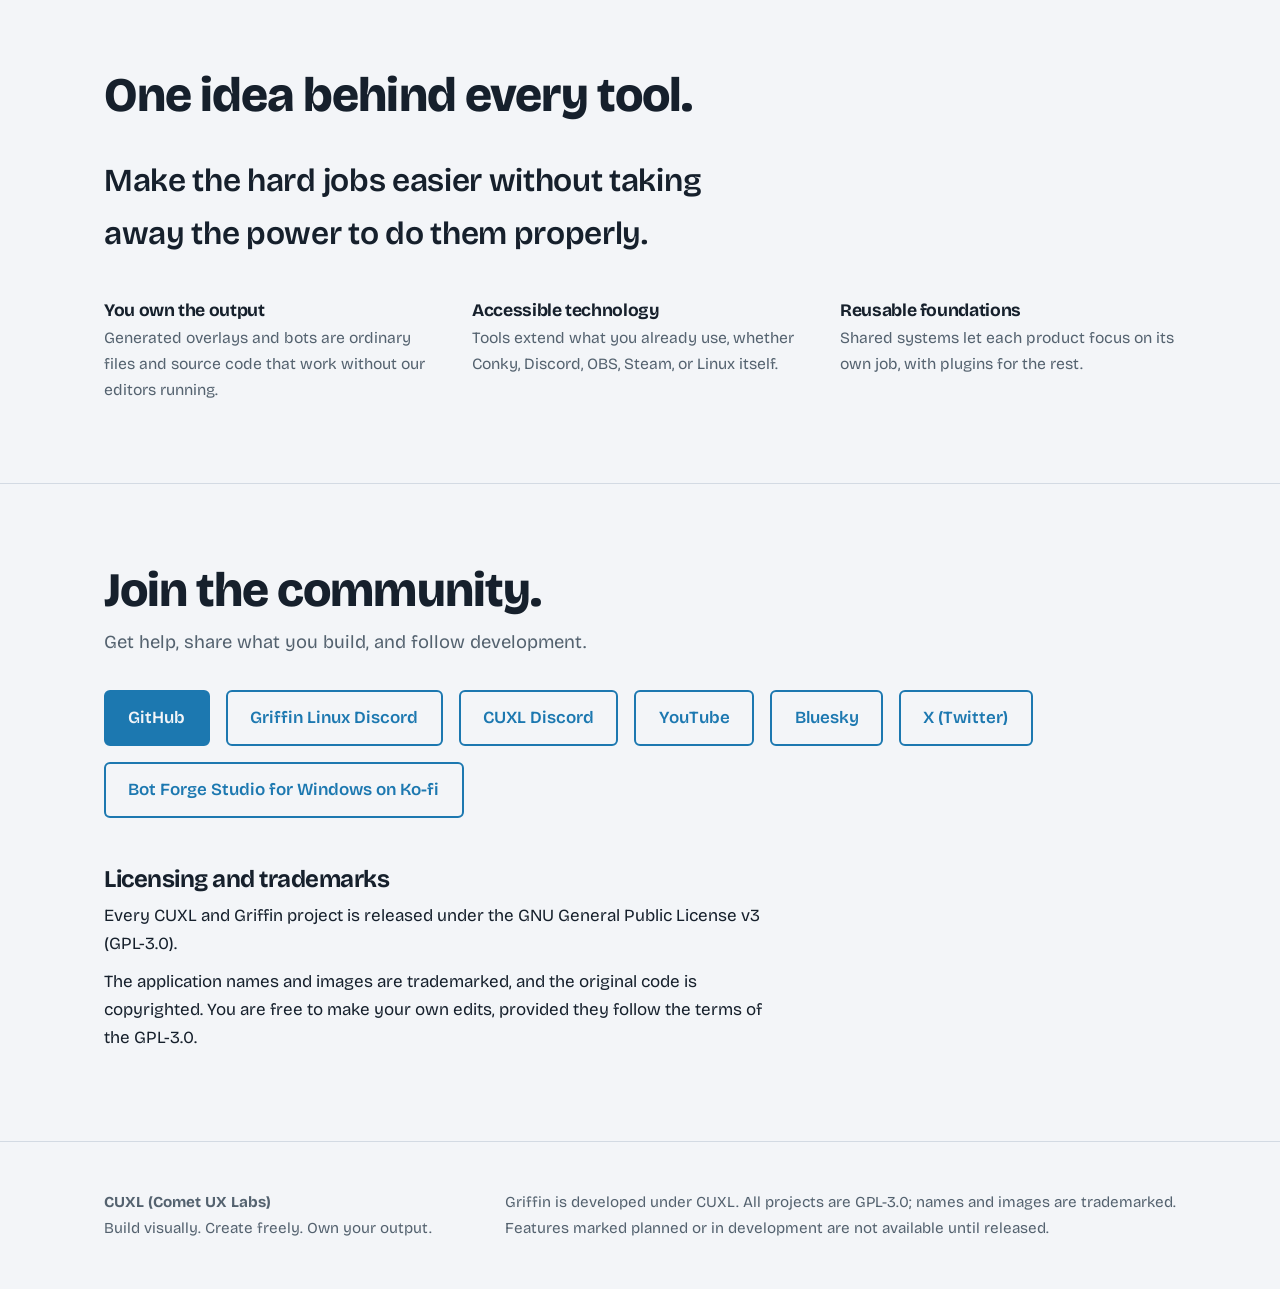
==== commit aa7a08e0: "Revise application descriptions and add GitHub links Updated the content of the index.html file to e" ====
--- a/index.html
+++ b/index.html
@@ -111,7 +111,7 @@
 <li><strong>Extensible:</strong> custom nodes and plugins, including <code>.bsmod</code> packages.</li>
 <li><strong>Deployment:</strong> local and SSH-based remote deployment, service management, project sync, and hot reload.</li>
 </ul>
-<p>The node library grew out of roughly seven to eight real Discord bots. Generated projects run without Bot Forge Studio installed.</p><p><strong>Windows:</strong> a packaged Windows build is available as a convenient purchase on <a href="https://ko-fi.com/s/0f440cdbac" rel="noopener">Ko-fi</a>. The Linux AppImage and the source remain GPL-3.0.</p></div></article>
+<p>The node library grew out of roughly seven to eight real Discord bots. Generated projects run without Bot Forge Studio installed.</p><p><strong>Windows:</strong> a packaged Windows build is available as a convenient purchase on <a href="https://ko-fi.com/s/0f440cdbac" rel="noopener">Ko-fi</a>. The Linux AppImage and the source remain GPL-3.0.</p><p><a href="https://github.com/bobbycomet/Bot-Forge-Studio" rel="noopener">View on GitHub</a></p></div></article>
 
 <article class="row"><div><h3>Conky Studio</h3><div class="meta">Linux · PyQt6 · AppImage<br>No sudo needed for normal use</div></div>
 <div><p>An advanced visual node-based IDE and theme manager for Conky. Build themes without hand-editing configuration files and restarting to check coordinates.</p>
@@ -121,7 +121,19 @@
 <li><strong>Visual effects:</strong> advanced image effects and holographic-style image changes.</li>
 <li><strong>Runtime Manager:</strong> manage existing Conky themes without rebuilding them in the editor.</li>
 <li><strong>Community:</strong> an extensive wiki and OpenDesktop and Pling integrations.</li>
-</ul></div></article>
+</ul><p><a href="https://github.com/bobbycomet/Conky-Studio" rel="noopener">View on GitHub</a></p></div></article>
+<article class="row"><div><h3>ContainerQT Studio</h3><div class="meta">Linux · Python · PyQt6 · AppImage<br>Needs Docker</div><span class="tag">Joining the Studio lineup soon</span></div>
+<div><p>A desktop app for developing inside Docker. Pick a Linux distribution, click once, and get a ready-to-use environment: a build window for packaging, a desktop you can look at like a VM, drag-and-drop file import, and one-click export of results back to your computer.</p>
+<ul>
+<li><strong>Test on the Linux you ship for:</strong> Ubuntu, Debian, Fedora, Rocky and Alma, Arch, openSUSE, Alpine, Kali, or any Docker image.</li>
+<li><strong>Build in a matching environment:</strong> an AppImage on an old glibc, a <code>.deb</code> on Debian, an RPM on Rocky.</li>
+<li><strong>Try many desktops:</strong> KDE Plasma 5 and 6, GNOME, XFCE, Cinnamon, MATE, i3, Sway and more, embedded in the window through noVNC.</li>
+<li><strong>Repeat yourself less:</strong> save setups as templates, builds as profiles, and environments as clones.</li>
+<li><strong>Keep your system drive free:</strong> park persistent environments on another Linux drive, or use throw-away one-time environments.</li>
+<li><strong>Fix, health checks, and a resource advisor</strong> that repairs Docker and your environments and suggests CPU and memory, while you decide.</li>
+</ul>
+<p>Containers are not virtual machines. They share your computer's kernel and are less isolated than a VM, so use ContainerQT Studio with software and files you trust.</p></div></article>
+
 
 </div>
 </div></section>
@@ -133,25 +145,25 @@
 <p class="quote">Linux that feels like Windows, but faster, smarter, and actually teaches you.</p>
 
 <div class="rows">
-<article class="row"><div><h3>Griffin Hub</h3><div class="meta">Central management</div></div><div><p>The main interface for configuring the ecosystem: system tuning, hardware, networking, controllers, and gaming. It includes Griffin Play and Game Tweaks. With the release of version 2.0, Process Sentry and Kernel Autotune will also become part of Griffin Hub.</p><ul><li><strong>CPU Hub</strong> and <strong>GPU Hub</strong> for processor and graphics configuration.</li><li><strong>Wi-Fi Hub</strong> for wireless hardware and drivers.</li><li><strong>Controller Hub</strong> for controller management.</li><li><strong>System Tune</strong> for system and gaming performance.</li></ul></div></article>
-
-<article class="row"><div><h3>Grix</h3><div class="meta">System doctor</div></div><div><p>Health checks, hardware and configuration diagnostics, storage and drive checks, and PipeWire diagnostics. Grix explains what is wrong and why it matters, then offers guided fixes you can apply from the interface.</p></div></article>
-
-<article class="row"><div><h3>Fan Hub</h3><div class="meta">Cooling and RGB · standalone</div></div><div><p>Fan speed and fan curves, RGB lighting, AIO liquid cooling, hardware monitoring, and motherboard-specific fan calibration, using liquidctl and OpenRGB where applicable.</p></div></article>
-
-<article class="row"><div><h3>Griffin Updater</h3><div class="meta">Install and update apps</div></div><div><p>Installs and updates AppImages, Debian packages, and downloadable archives from GitHub releases, Gitea releases, direct URLs, and supported APIs. It replaces old versions and cleans up outdated ones. It complements your package manager and does not replace it.</p></div></article>
-
-<article class="row"><div><h3>Appify</h3><div class="meta">Websites as apps</div></div><div><p>Turn websites into desktop applications with their own identity and behavior, without building browser wrappers by hand.</p></div></article>
-
-<article class="row"><div><h3>Kernel Autotune</h3><div class="meta">Performance configuration<br>Joins Griffin Hub in 2.0</div></div><div><p>Kernel-related tuning, ZRAM and Zswap, CPU governors, network options such as BBR where supported, and storage tuning. It accounts for differences between distributions, kernels, and hardware, and shares its tuning state with other Griffin apps.</p></div></article>
-
-<article class="row"><div><h3>Process Sentry</h3><div class="meta">Runs as a system service<br>Joins Griffin Hub in 2.0</div></div><div><p>Uses cgroups to govern background processes and their resource use, so background work does not get in the way of what you are doing.</p></div></article>
-
-<article class="row"><div><h3>GKM</h3><div class="meta">Griffin Kernel Manager</div></div><div><p>Discover, install, and manage supported Linux kernels through a graphical interface. On Ubuntu-based systems it uses Ubuntu Mainline and XanMod sources where supported, with more distributions planned as development progresses.</p><p>GKM manages kernels. It is not a kernel-building environment. It succeeds XKM, which is now in long-term maintenance.</p></div></article>
-
-<article class="row"><div><h3>Griffin Play</h3><div class="meta">Steam, Proton, and launcher support<br>Part of Griffin Hub</div></div><div><p>Finds and fixes common problems that stop Windows games from working through Steam and Proton. It examines your distribution, graphics hardware, Steam libraries, kernel, and compatibility components, then applies supported fixes, using ProtonDB-derived compatibility information. It does not replace Steam or Proton.</p><p><strong>Game Tweaks</strong> is Griffin Play's option for standalone launcher support. It runs on the same technology stack as Kalium, modified for this job, and is also part of Griffin Hub.</p></div></article>
-
-<article class="row"><div><h3>Griffin Persona</h3><div class="meta">Guided setup</div></div><div><p>A guided process for configuring your Linux environment around your preferred workflow, so you do not have to locate every setting yourself.</p></div></article>
+<article class="row"><div><h3>Griffin Hub</h3><div class="meta">Central management</div></div><div><p>The main place to configure and manage the Griffin ecosystem. Instead of hunting through unrelated applications for common system tasks, you get the important controls in one interface, with specialized areas for each kind of hardware and responsibility.</p><ul><li><strong>CPU Hub</strong> and <strong>GPU Hub:</strong> configure and manage your processor and graphics hardware.</li><li><strong>Wi-Fi Hub:</strong> wireless hardware and driver-related management.</li><li><strong>Controller Hub:</strong> configure and manage game controllers.</li><li><strong>System Tune:</strong> system and gaming performance configuration.</li><li><strong>Griffin Play and Game Tweaks:</strong> gaming configuration, built into the same interface.</li><li><strong>Coming in 2.0:</strong> Process Sentry and Kernel Autotune join Griffin Hub with the 2.0 release.</li></ul><p>These hubs are areas within one application, not separate products, so you can see and manage your system without losing access to the detail behind each feature.</p><p><a href="https://github.com/bobbycomet/Griffin-Hub" rel="noopener">View on GitHub</a></p></div></article>
+
+<article class="row"><div><h3>Grix</h3><div class="meta">System doctor</div></div><div><p>Grix checks the health of your Linux system, finds likely problems, and tells you what they mean. It is built around explanation as much as repair: you learn why something matters before you change it.</p><ul><li><strong>Health checks</strong> across your system.</li><li><strong>Hardware and configuration diagnostics</strong> to spot misconfiguration.</li><li><strong>Storage and drive checks.</strong></li><li><strong>PipeWire diagnostics</strong> for audio problems.</li><li><strong>Guided fixes:</strong> select an identified issue and apply the corrective action from the interface.</li></ul><p>Troubleshooting becomes something you can follow along with, not a pile of commands pasted from forums.</p><p><a href="https://github.com/bobbycomet/Grix" rel="noopener">View on GitHub</a></p></div></article>
+
+<article class="row"><div><h3>Fan Hub</h3><div class="meta">Cooling and RGB · works standalone</div></div><div><p>A graphical control center for cooling and lighting hardware, replacing a drawer full of vendor utilities and command-line tools. It does not assume every motherboard or cooler behaves the same way.</p><ul><li><strong>Fan speed and fan curves:</strong> set how your fans respond.</li><li><strong>RGB lighting control</strong> through OpenRGB where applicable.</li><li><strong>AIO liquid cooling management</strong> through liquidctl where applicable.</li><li><strong>Hardware monitoring</strong> alongside your controls.</li><li><strong>Motherboard-specific fan calibration</strong> for boards that need it.</li></ul><p>Fan Hub is an independent Griffin application. It runs without Griffin Hub.</p><p><a href="https://github.com/bobbycomet/Fan-Hub" rel="noopener">View on GitHub</a></p></div></article>
+
+<article class="row"><div><h3>Griffin Updater</h3><div class="meta">Install and update apps</div></div><div><p>One place to install and update the applications you get outside your package manager. Linux software arrives in many forms, and Griffin Updater handles the downloading, installing and replacing so you do not repeat it for each one.</p><ul><li><strong>Formats:</strong> AppImages, Debian packages, and downloadable archives.</li><li><strong>Sources:</strong> GitHub releases, Gitea releases, direct URLs, and supported APIs.</li><li><strong>Full update cycle:</strong> fetch the new version, install or replace the existing files, and clean up outdated versions.</li></ul><p>It is an additional workflow for supported sources and formats, not a replacement for your native package manager.</p><p><a href="https://github.com/bobbycomet/GriffinUpdater" rel="noopener">View on GitHub</a></p></div></article>
+
+<article class="row"><div><h3>Appify</h3><div class="meta">Websites as desktop apps</div></div><div><p>Appify turns a website you use often into its own desktop application. Instead of living in a browser tab, it gets its own application entry, identity and behavior, so web services feel like part of your Linux desktop.</p><ul><li><strong>Separate app entries</strong> for the sites you use most.</li><li><strong>Its own identity and behavior</strong> for each web app.</li><li><strong>No hand-built browser wrappers:</strong> create and manage them from one straightforward interface.</li></ul><p><a href="https://github.com/bobbycomet/Appify" rel="noopener">View on GitHub</a></p></div></article>
+
+<article class="row"><div><h3>Kernel Autotune</h3><div class="meta">Kernel and performance configuration<br>Joins Griffin Hub in 2.0</div></div><div><p>Kernel and system tuning normally means understanding and hand-editing several system files. Kernel Autotune makes those options approachable, and it adapts to your hardware instead of applying the same settings everywhere.</p><ul><li><strong>Kernel-related tuning</strong> and general system performance configuration.</li><li><strong>ZRAM and Zswap</strong> configuration for memory behavior.</li><li><strong>CPU governor</strong> configuration.</li><li><strong>Network options,</strong> including BBR where supported.</li><li><strong>Storage-related tuning.</strong></li><li><strong>Ecosystem aware:</strong> it shares its tuning state so other Griffin apps know what has been applied.</li></ul><p>It accounts for differences between distributions, kernels and system configurations, and respects what your hardware can actually do.</p><p><a href="https://github.com/bobbycomet/kernel-autotune-V2" rel="noopener">View on GitHub</a></p></div></article>
+
+<article class="row"><div><h3>Process Sentry</h3><div class="meta">Background process governance · runs as a system service<br>Joins Griffin Hub in 2.0</div></div><div><p>Background applications can quietly compete with the game or project you are actually using. Process Sentry keeps that in check using Linux resource-management facilities, so your system stays predictable under load.</p><ul><li><strong>cgroup-based governance</strong> of background processes.</li><li><strong>Resource usage controls</strong> and process prioritization.</li><li><strong>Configurable behavior</strong> to match how you work.</li><li><strong>Service-based operation:</strong> it works on its own in the background, with no need to watch and manage processes by hand.</li></ul><p><a href="https://github.com/bobbycomet/Process-Sentry" rel="noopener">View on GitHub</a></p></div></article>
+
+<article class="row"><div><h3>GKM</h3><div class="meta">Griffin Kernel Manager</div></div><div><p>The graphical way to find, install and manage supported Linux kernels, without navigating repositories, downloads and package-manager commands yourself.</p><ul><li><strong>Discover</strong> supported kernel releases.</li><li><strong>Install</strong> supported kernels and <strong>manage</strong> the ones you have.</li><li><strong>Established sources:</strong> on Ubuntu-based systems it uses Ubuntu Mainline and XanMod where supported.</li><li><strong>More distributions</strong> are planned as development progresses.</li></ul><p>GKM manages kernels. It is not a kernel-building environment. It succeeds XKM (XKM Multi-Kernel Manager), which is now in long-term maintenance.</p><p><a href="https://github.com/bobbycomet/GKM" rel="noopener">View on GitHub</a> · <a href="https://github.com/bobbycomet/XKM-Multi-Kernel-Manager" rel="noopener">XKM (maintenance) on GitHub</a></p></div></article>
+
+<article class="row"><div><h3>Griffin Play</h3><div class="meta">Steam, Proton and launcher support<br>Part of Griffin Hub</div></div><div><p>Griffin Play takes the guesswork out of getting Windows games running on Linux. It looks at your system, works out what is likely stopping a game, and applies supported fixes so you spend less time troubleshooting.</p><ul><li><strong>Reads your setup:</strong> distribution, graphics hardware, Steam installation and libraries, kernel, and compatibility components.</li><li><strong>Applies supported fixes</strong> for common Steam and Proton problems.</li><li><strong>ProtonDB-derived information</strong> to show how well a game is known to run.</li><li><strong>Game Tweaks:</strong> the option for standalone launcher support, built on the same technology stack as Kalium and modified for this job.</li></ul><p>It does not replace Steam or Proton. Its job is troubleshooting and automated repair. Griffin Play and Game Tweaks are part of Griffin Hub.</p><p><a href="https://github.com/bobbycomet/Griffin-Hub" rel="noopener">View on GitHub</a></p></div></article>
+
+<article class="row"><div><h3>Griffin Persona</h3><div class="meta">Guided setup</div></div><div><p>Setting up a Linux desktop means finding and configuring many separate pieces. Persona walks you through it, so you end up with a consistent environment built around how you actually use your computer.</p><ul><li><strong>A guided process</strong> instead of hunting for each setting.</li><li><strong>Based on your intended desktop usage</strong> and your configuration choices.</li><li><strong>Consistent result:</strong> a working environment set up around your workflow.</li></ul><p>It is a central part of Griffin's vision of making desktop setup easier and more approachable.</p><p><a href="https://github.com/bobbycomet/GriffinPersona" rel="noopener">View on GitHub</a></p></div></article>
 </div>
 
 <h3 style="margin-top:3rem;font-size:1.5rem">How Griffin thinks</h3>
@@ -200,6 +212,7 @@
 <p style="margin-top:2rem">Tested against a Skyrim setup of <strong>500 real mods</strong>, not counting Pandora and LOOT, which are tools.</p>
 <p><strong>Distribution:</strong> AppImage, with TAR and ZIP archives as fallbacks for GLIBC compatibility problems. <strong>Built with</strong> Python 3.10+ and PyQt6 for Linux. GPL-3.0 license.</p>
 <p><strong>Roadmap:</strong> more integrated tools in the application hotbar, expanded Pandora integration, xEdit, Outfit Studio and BodySlide integration, and Wabbajack support.</p>
+<p><a class="btn" href="https://github.com/bobbycomet/Kalium" rel="noopener">Kalium on GitHub</a></p>
 </div></section>
 
 <section id="philosophy"><div class="wrap">
@@ -216,7 +229,8 @@
 <h2>Join the community.</h2>
 <p class="sub">Get help, share what you build, and follow development.</p>
 <div class="cta">
-<a class="btn p" href="https://discord.gg/7fEt5W7DPh" rel="noopener">Griffin Linux Discord</a>
+<a class="btn p" href="https://github.com/bobbycomet" rel="noopener">GitHub</a>
+<a class="btn" href="https://discord.gg/7fEt5W7DPh" rel="noopener">Griffin Linux Discord</a>
 <a class="btn" href="https://discord.gg/cSKAT9B3N3" rel="noopener">CUXL Discord</a>
 <a class="btn" href="https://www.youtube.com/@BobbyComet" rel="noopener">YouTube</a>
 <a class="btn" href="https://bsky.app/profile/bobbycomet.bsky.social" rel="noopener">Bluesky</a>
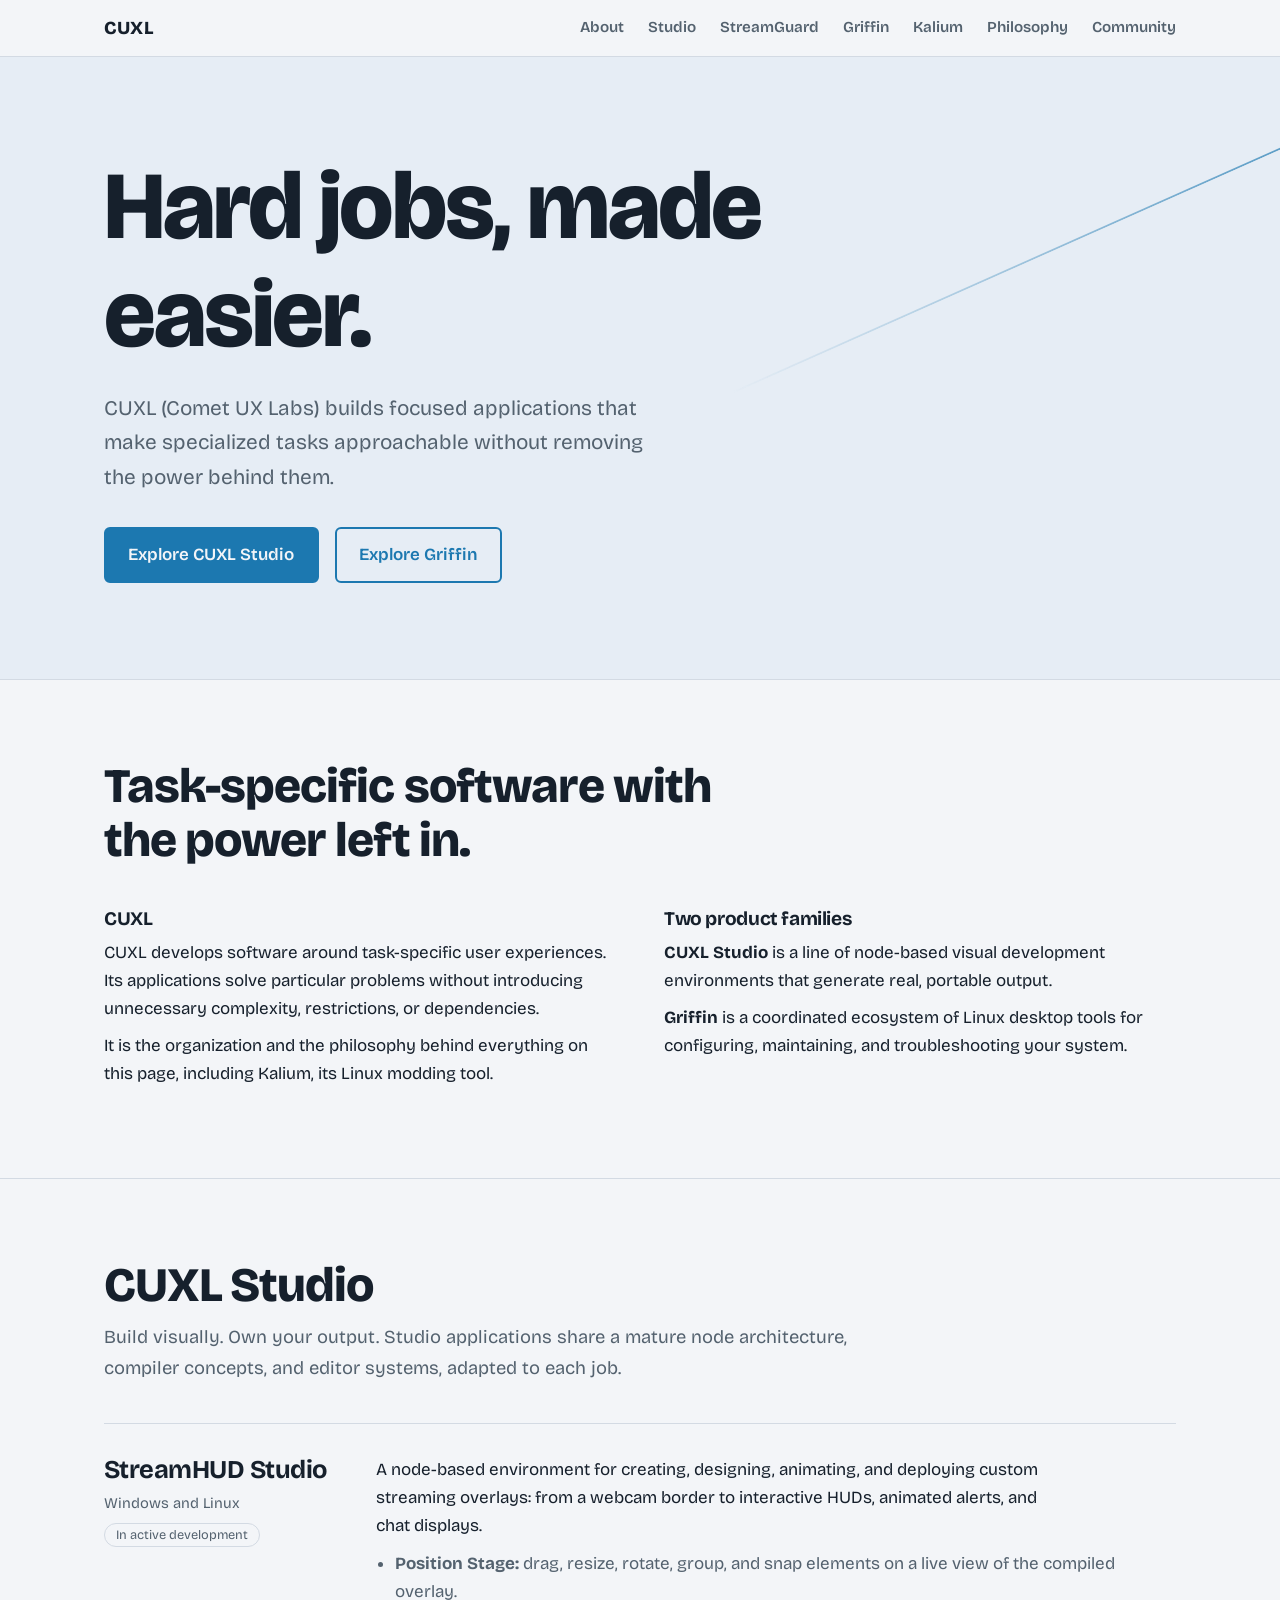
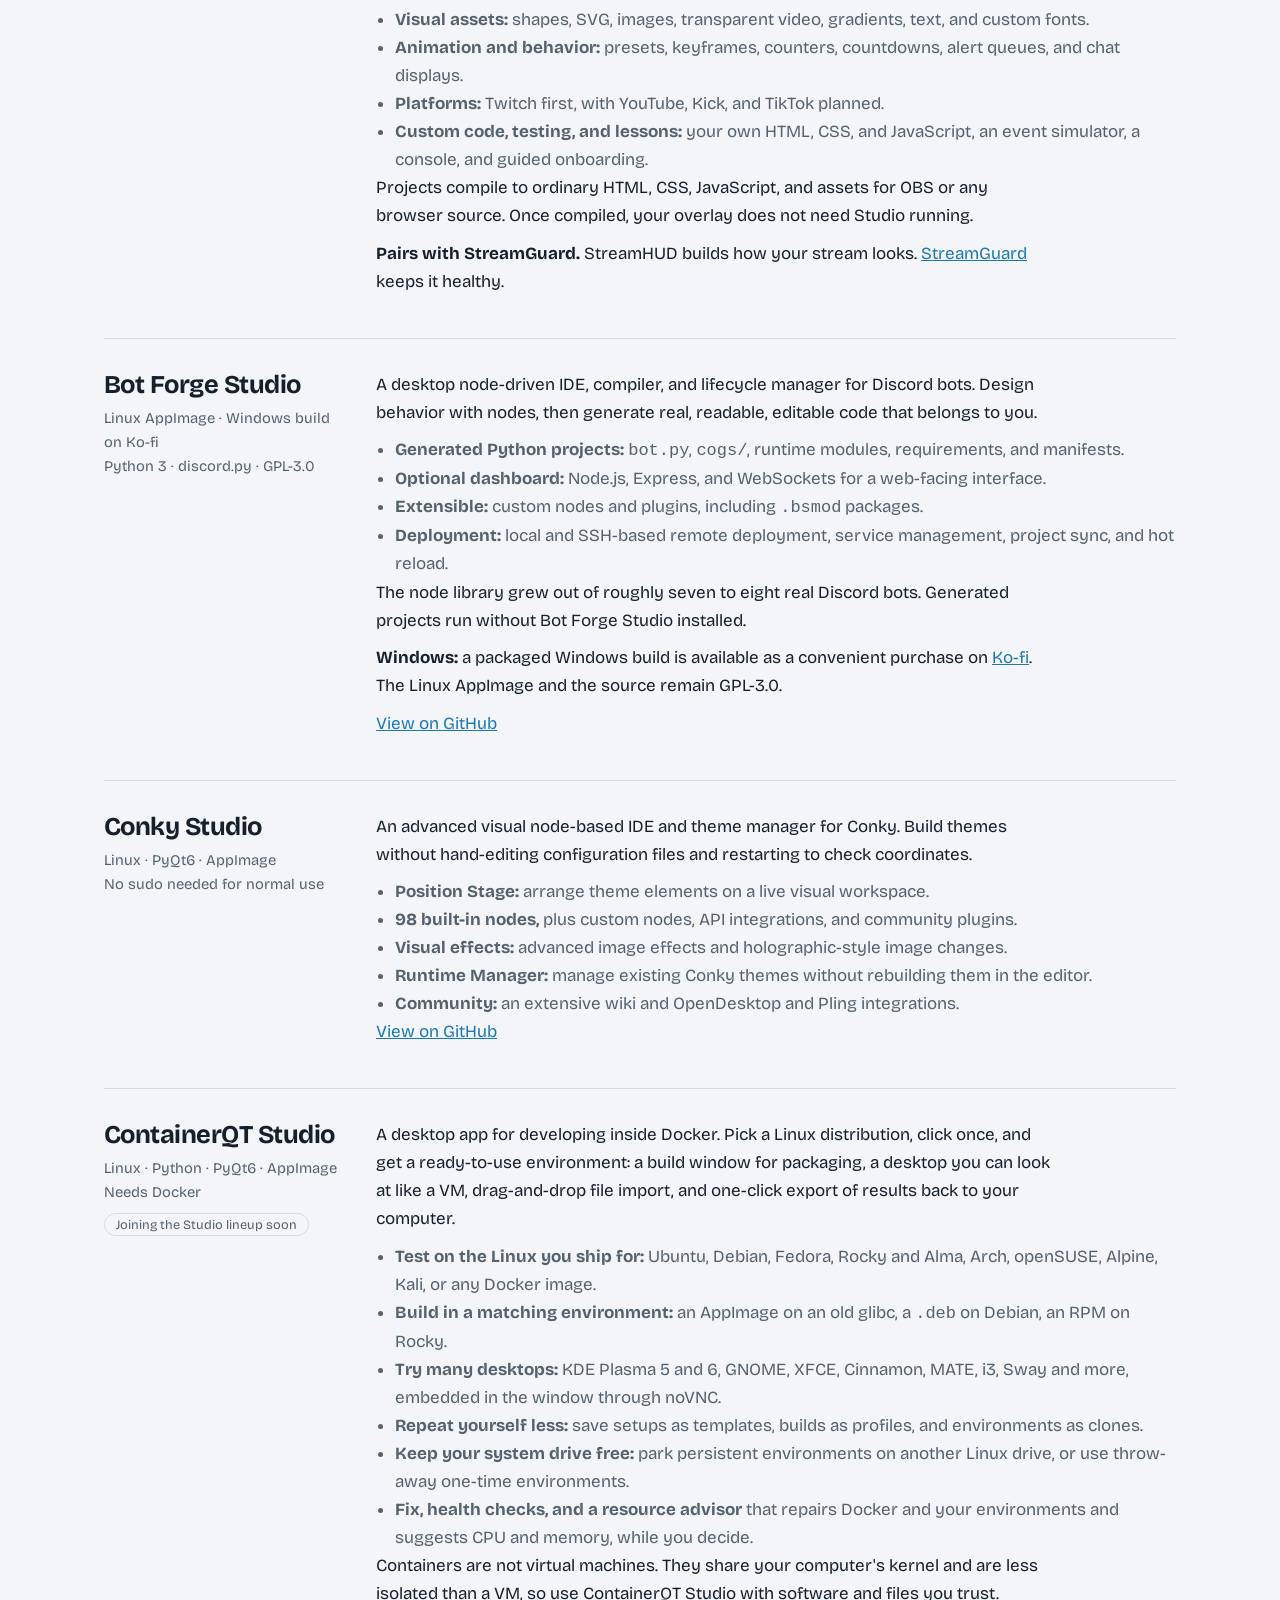
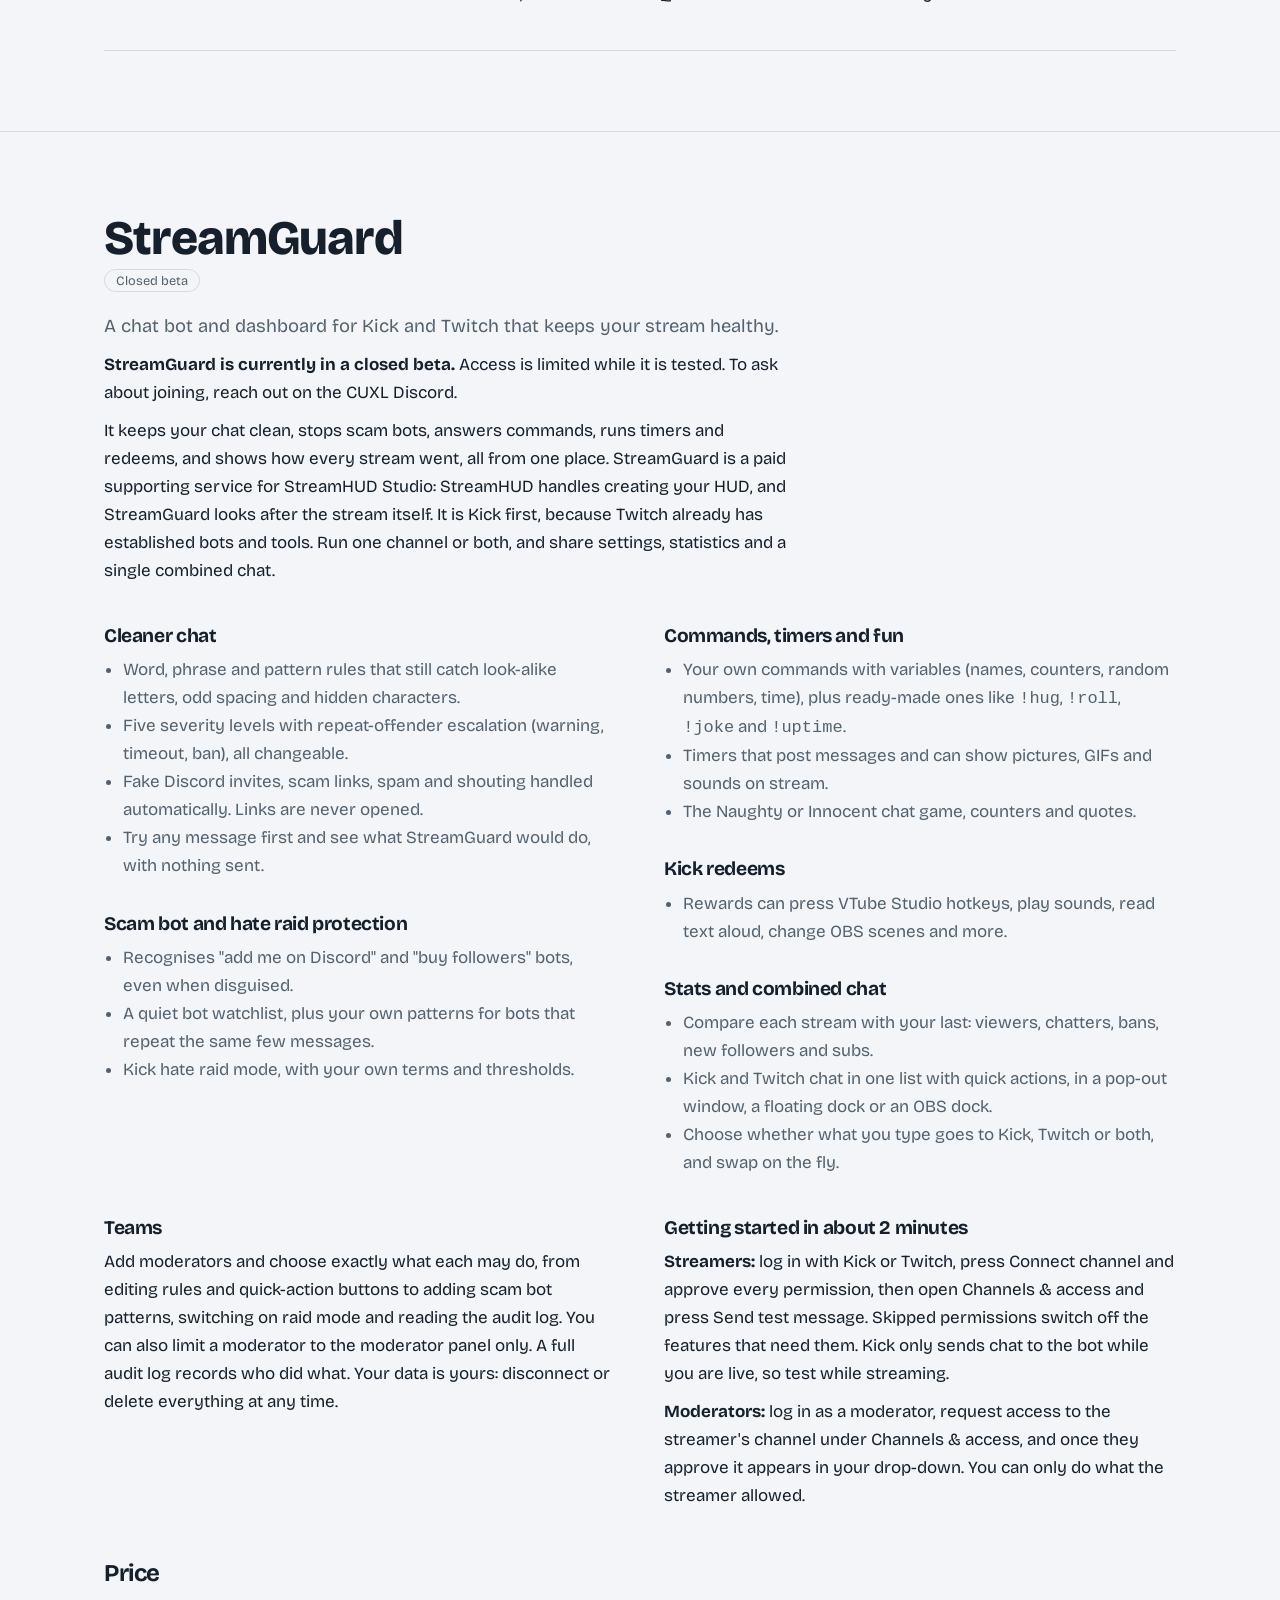
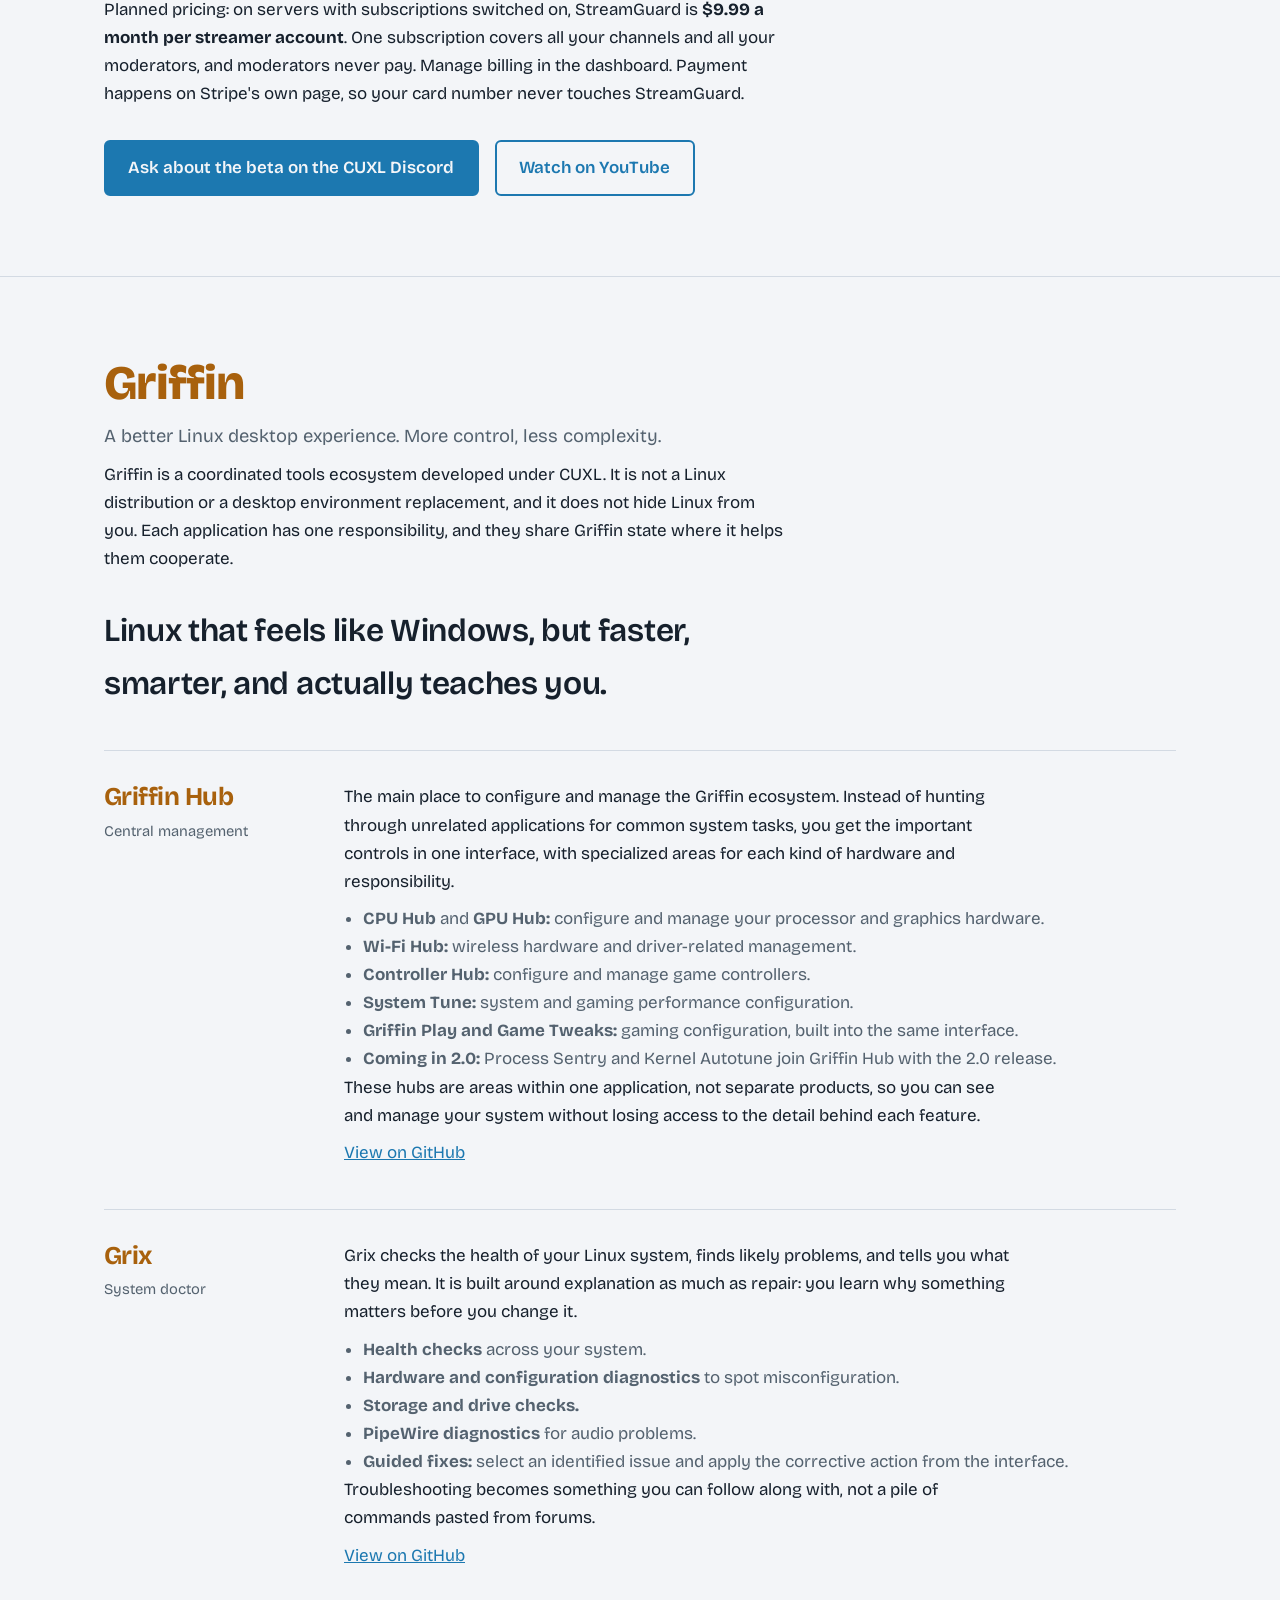
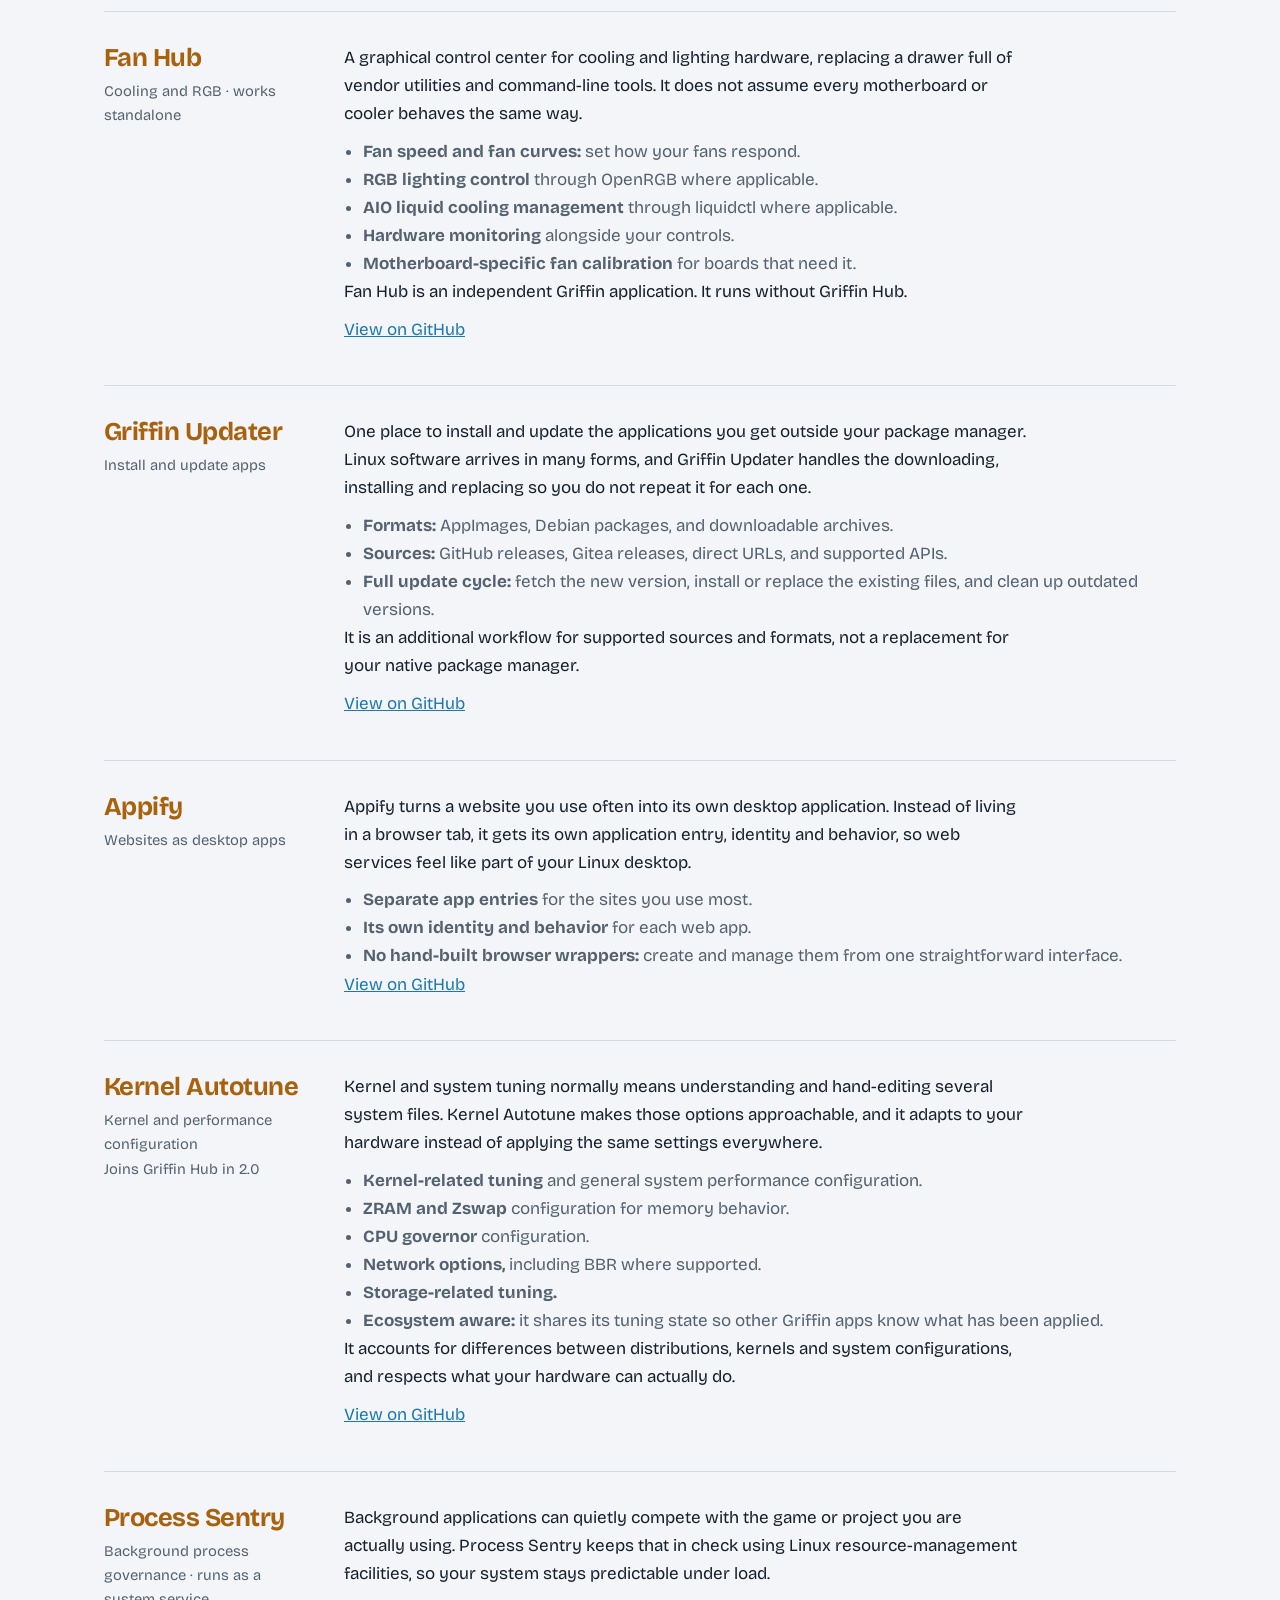
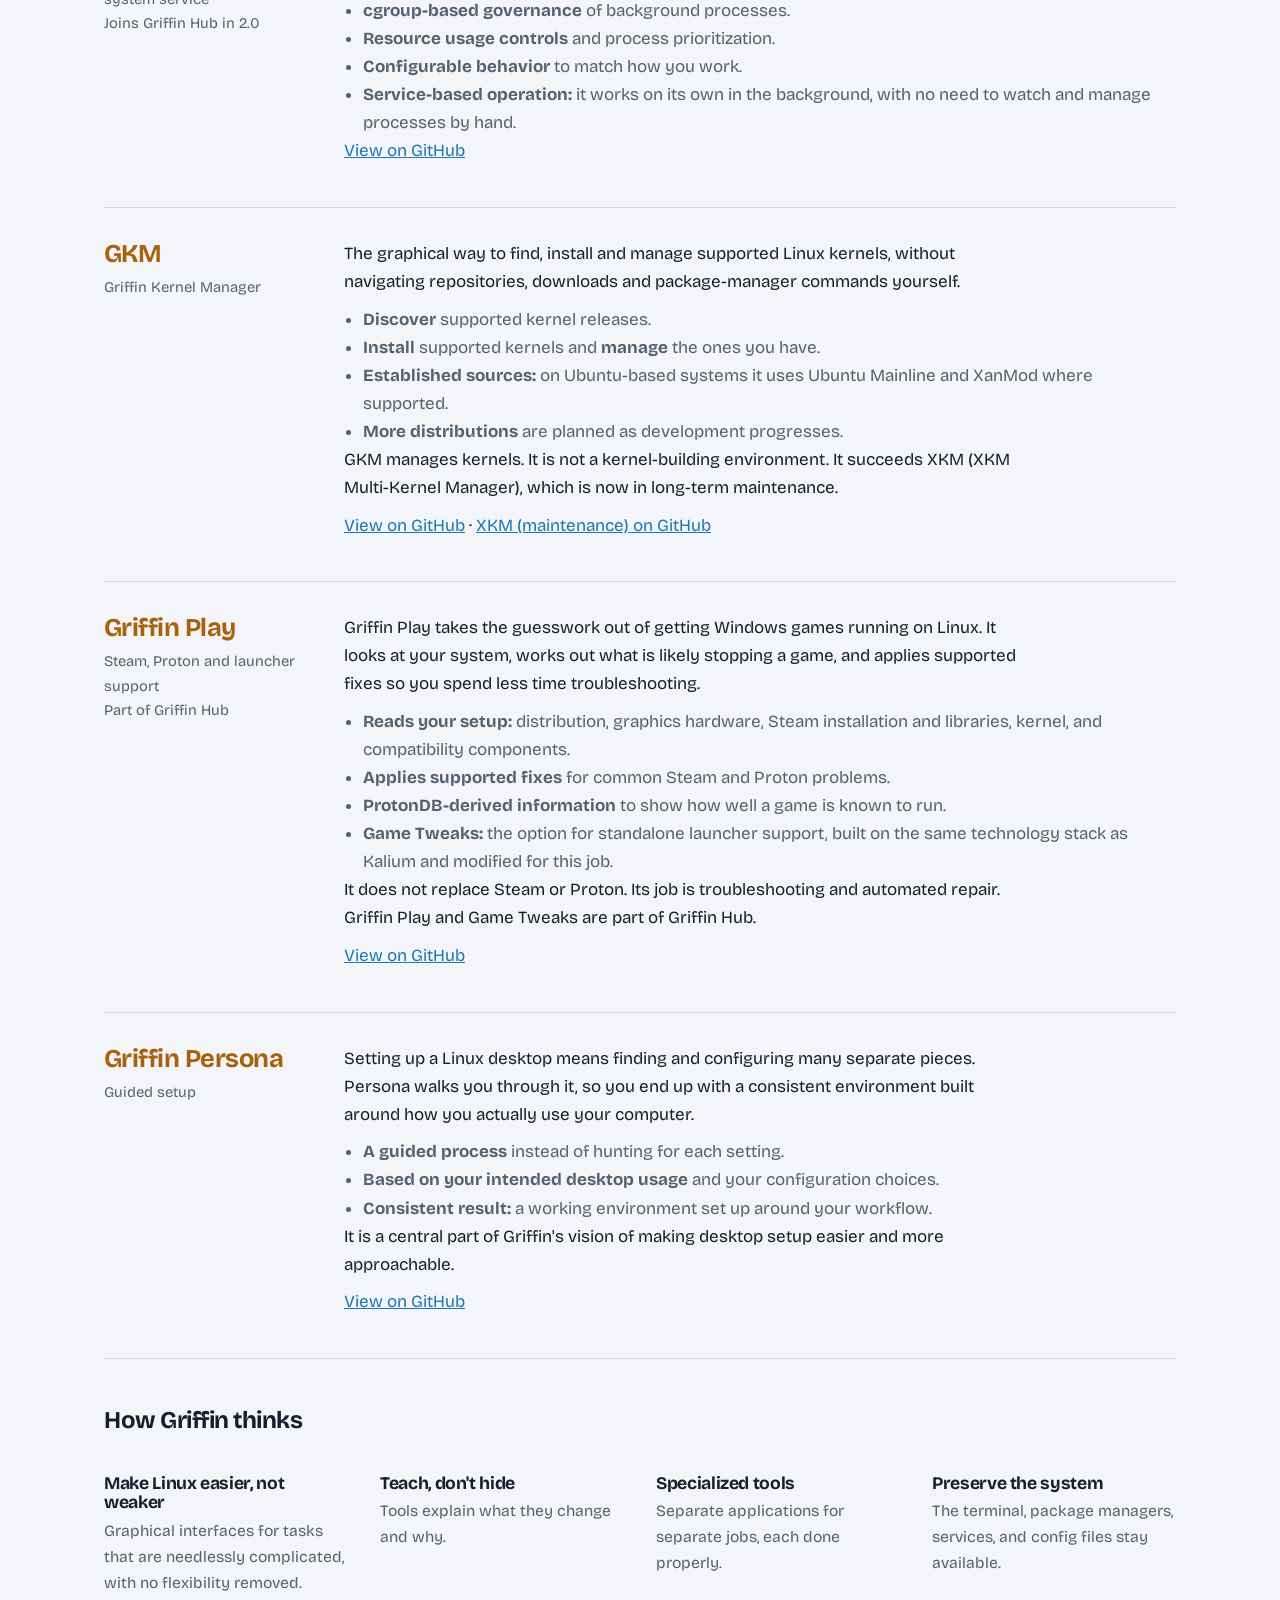
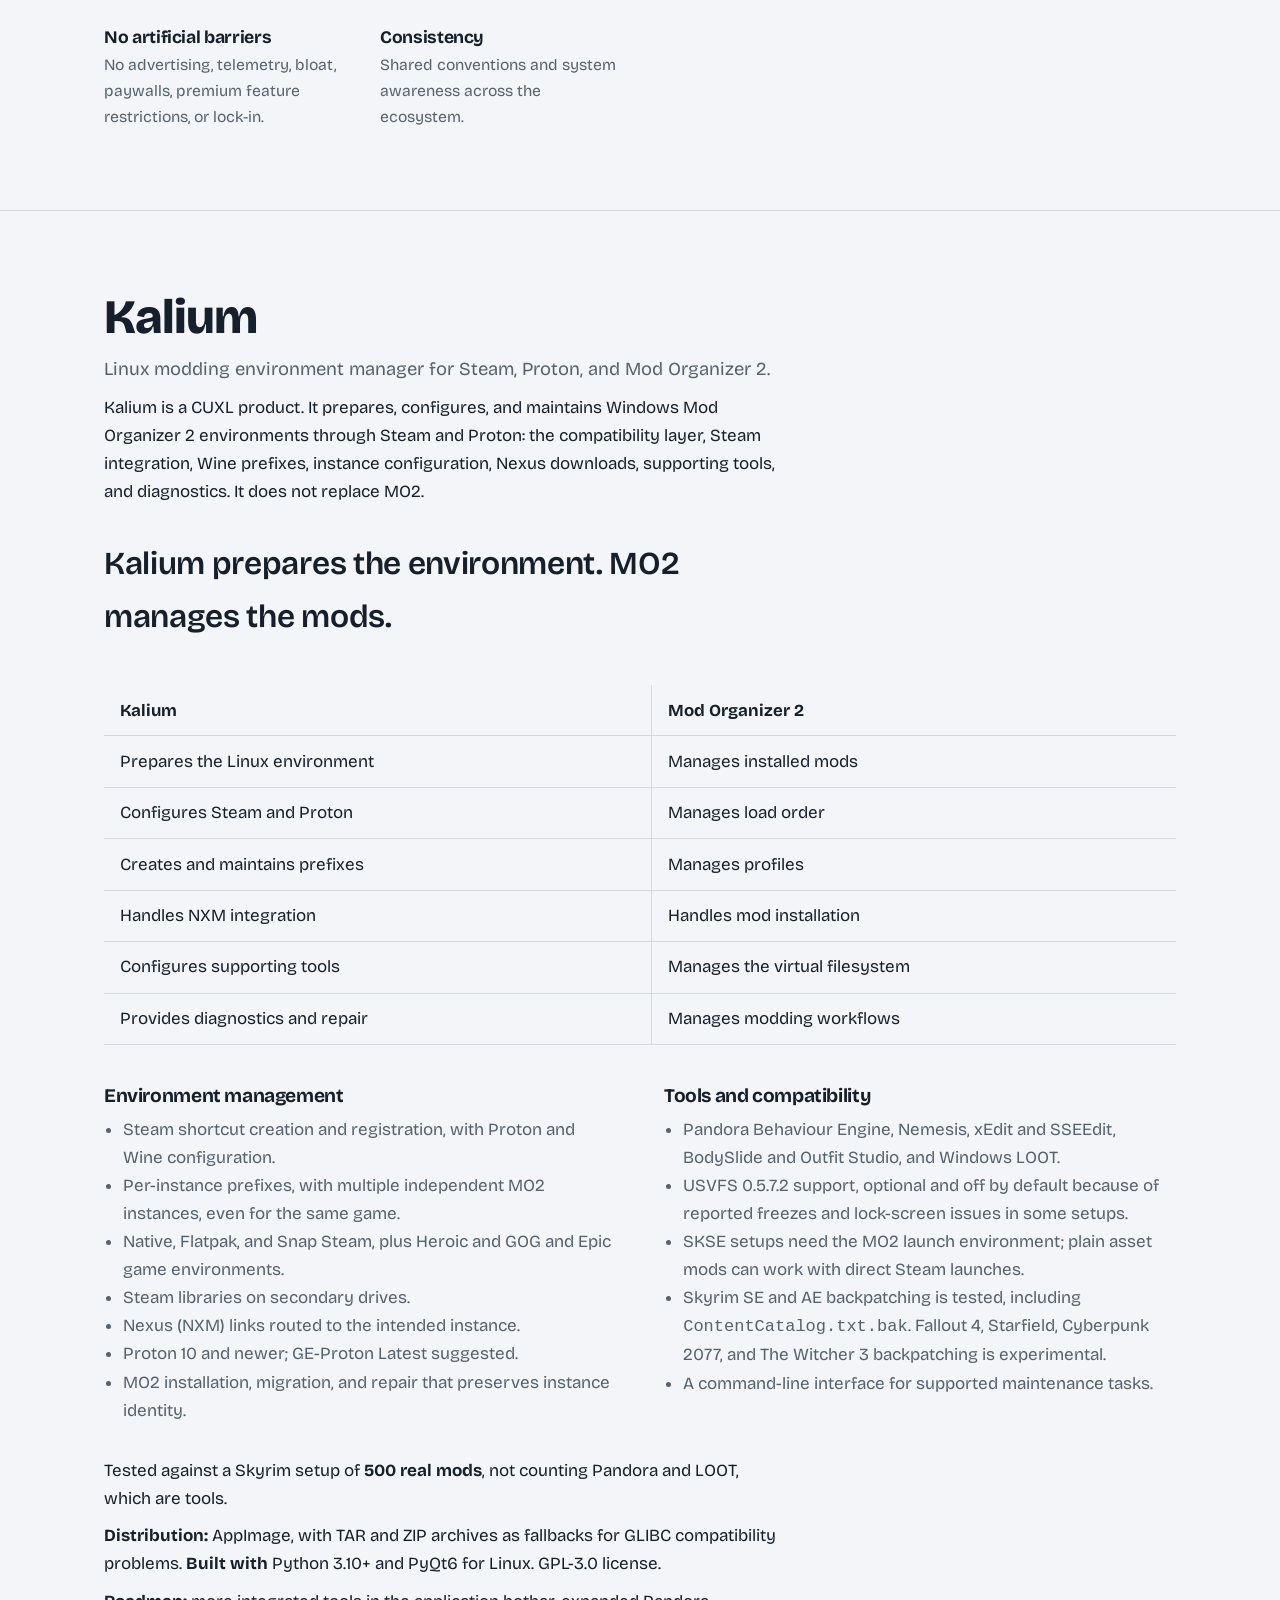
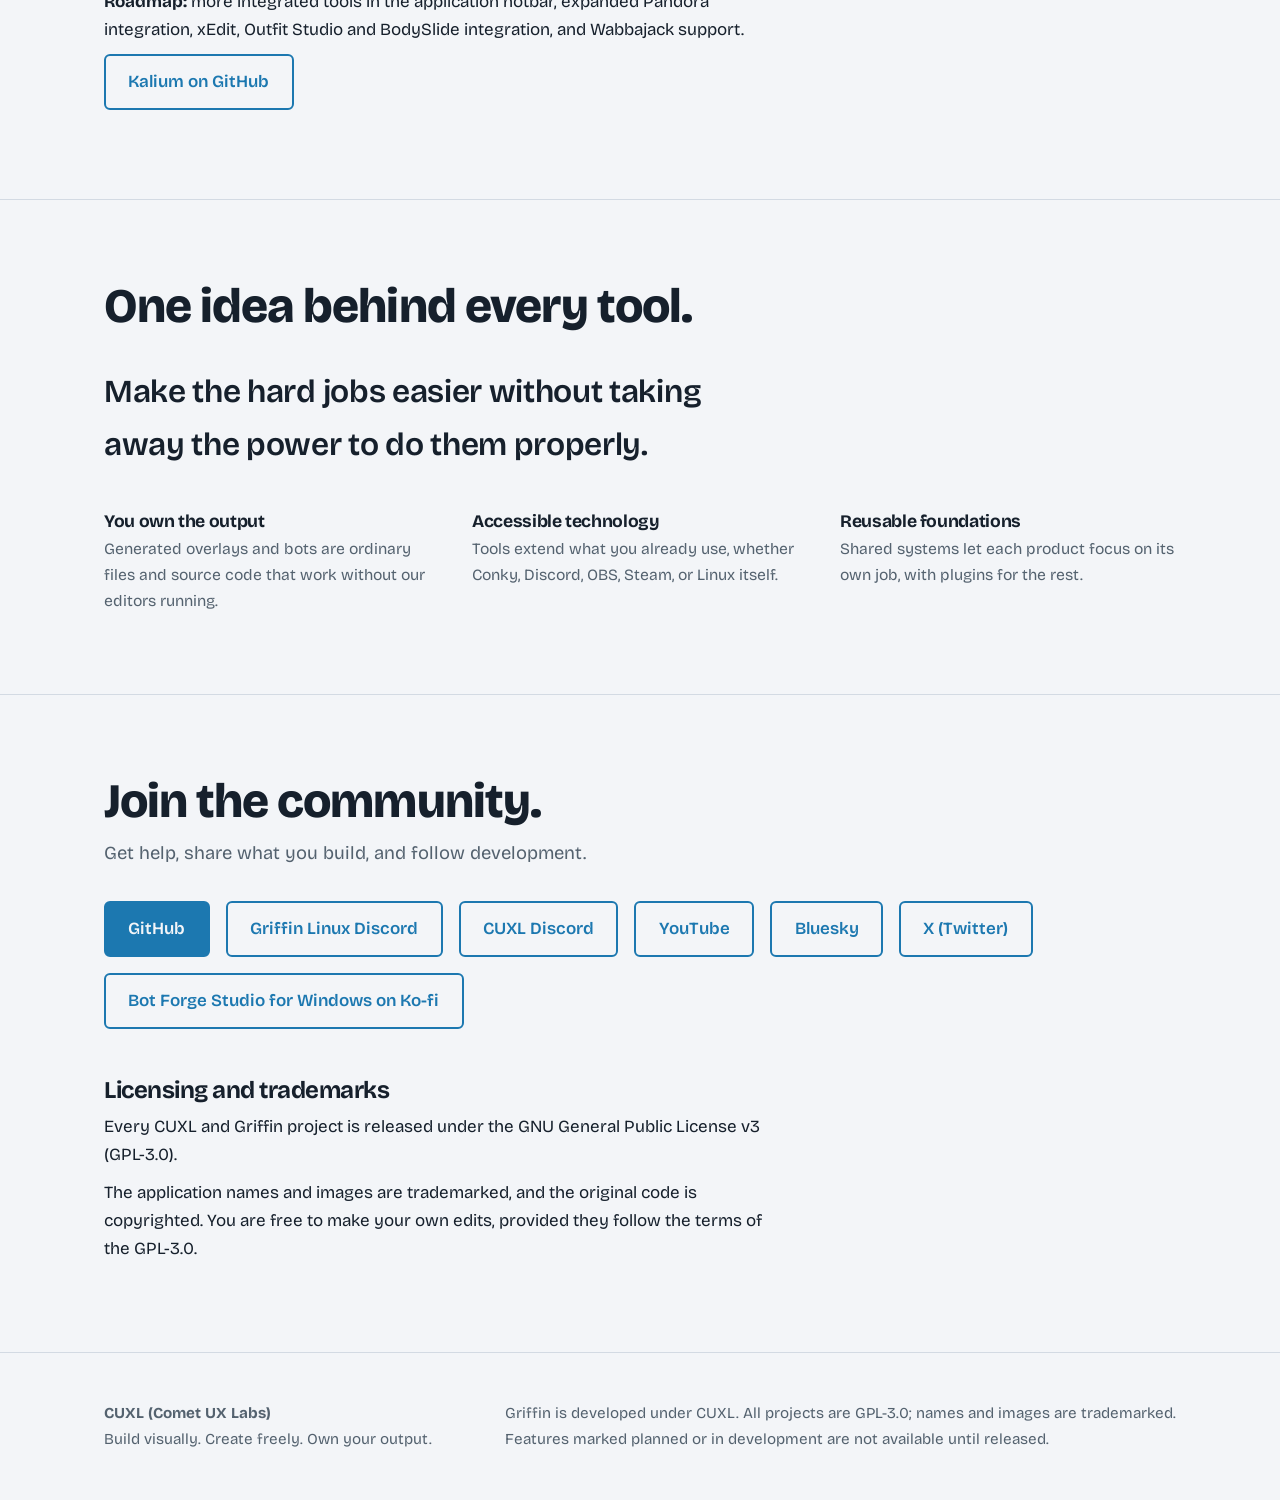
==== commit dc56531d: "Revise navigation and add StreamGuard section Updated the navigation links and added a new section f" ====
--- a/index.html
+++ b/index.html
@@ -69,7 +69,7 @@
 <body>
 <nav><div class="wrap">
 <b>CUXL</b>
-<a href="#about">About</a><a href="#studio">Studio</a><a href="#griffin">Griffin</a><a href="#kalium">Kalium</a><a href="#philosophy">Philosophy</a><a href="#community">Community</a>
+<a href="#about">About</a><a href="#studio">Studio</a><a href="#streamguard">StreamGuard</a><a href="#griffin">Griffin</a><a href="#kalium">Kalium</a><a href="#philosophy">Philosophy</a><a href="#community">Community</a>
 </div></nav>
 
 <header class="hero"><div class="trail" aria-hidden="true"></div>
@@ -101,7 +101,7 @@
 <li><strong>Platforms:</strong> Twitch first, with YouTube, Kick, and TikTok planned.</li>
 <li><strong>Custom code, testing, and lessons:</strong> your own HTML, CSS, and JavaScript, an event simulator, a console, and guided onboarding.</li>
 </ul>
-<p>Projects compile to ordinary HTML, CSS, JavaScript, and assets for OBS or any browser source. Once compiled, your overlay does not need Studio running.</p></div></article>
+<p>Projects compile to ordinary HTML, CSS, JavaScript, and assets for OBS or any browser source. Once compiled, your overlay does not need Studio running.</p><p><strong>Pairs with StreamGuard.</strong> StreamHUD builds how your stream looks. <a href="#streamguard">StreamGuard</a> keeps it healthy.</p></div></article>
 
 <article class="row"><div><h3>Bot Forge Studio</h3><div class="meta">Linux AppImage · Windows build on Ko-fi<br>Python 3 · discord.py · GPL-3.0</div></div>
 <div><p>A desktop node-driven IDE, compiler, and lifecycle manager for Discord bots. Design behavior with nodes, then generate real, readable, editable code that belongs to you.</p>
@@ -136,6 +136,44 @@
 
 
 </div>
+</div></section>
+
+<section id="streamguard"><div class="wrap">
+<h2>StreamGuard</h2>
+<span class="tag" style="margin:0 0 .6rem">Closed beta</span>
+<p class="sub">A chat bot and dashboard for Kick and Twitch that keeps your stream healthy.</p>
+<p><strong>StreamGuard is currently in a closed beta.</strong> Access is limited while it is tested. To ask about joining, reach out on the CUXL Discord.</p>
+<p>It keeps your chat clean, stops scam bots, answers commands, runs timers and redeems, and shows how every stream went, all from one place. StreamGuard is a paid supporting service for StreamHUD Studio: StreamHUD handles creating your HUD, and StreamGuard looks after the stream itself. It is Kick first, because Twitch already has established bots and tools. Run one channel or both, and share settings, statistics and a single combined chat.</p>
+<div class="cols">
+<div><h3>Cleaner chat</h3>
+<ul class="list"><li>Word, phrase and pattern rules that still catch look-alike letters, odd spacing and hidden characters.</li>
+<li>Five severity levels with repeat-offender escalation (warning, timeout, ban), all changeable.</li>
+<li>Fake Discord invites, scam links, spam and shouting handled automatically. Links are never opened.</li>
+<li>Try any message first and see what StreamGuard would do, with nothing sent.</li></ul>
+<h3 style="margin-top:2rem">Scam bot and hate raid protection</h3>
+<ul class="list"><li>Recognises "add me on Discord" and "buy followers" bots, even when disguised.</li>
+<li>A quiet bot watchlist, plus your own patterns for bots that repeat the same few messages.</li>
+<li>Kick hate raid mode, with your own terms and thresholds.</li></ul></div>
+<div><h3>Commands, timers and fun</h3>
+<ul class="list"><li>Your own commands with variables (names, counters, random numbers, time), plus ready-made ones like <code>!hug</code>, <code>!roll</code>, <code>!joke</code> and <code>!uptime</code>.</li>
+<li>Timers that post messages and can show pictures, GIFs and sounds on stream.</li>
+<li>The Naughty or Innocent chat game, counters and quotes.</li></ul>
+<h3 style="margin-top:2rem">Kick redeems</h3>
+<ul class="list"><li>Rewards can press VTube Studio hotkeys, play sounds, read text aloud, change OBS scenes and more.</li></ul>
+<h3 style="margin-top:2rem">Stats and combined chat</h3>
+<ul class="list"><li>Compare each stream with your last: viewers, chatters, bans, new followers and subs.</li>
+<li>Kick and Twitch chat in one list with quick actions, in a pop-out window, a floating dock or an OBS dock.</li>
+<li>Choose whether what you type goes to Kick, Twitch or both, and swap on the fly.</li></ul></div>
+</div>
+<div class="cols">
+<div><h3>Teams</h3><p>Add moderators and choose exactly what each may do, from editing rules and quick-action buttons to adding scam bot patterns, switching on raid mode and reading the audit log. You can also limit a moderator to the moderator panel only. A full audit log records who did what. Your data is yours: disconnect or delete everything at any time.</p></div>
+<div><h3>Getting started in about 2 minutes</h3>
+<p><strong>Streamers:</strong> log in with Kick or Twitch, press Connect channel and approve every permission, then open Channels &amp; access and press Send test message. Skipped permissions switch off the features that need them. Kick only sends chat to the bot while you are live, so test while streaming.</p>
+<p><strong>Moderators:</strong> log in as a moderator, request access to the streamer's channel under Channels &amp; access, and once they approve it appears in your drop-down. You can only do what the streamer allowed.</p></div>
+</div>
+<h3 style="margin-top:2.5rem;font-size:1.5rem">Price</h3>
+<p>Planned pricing: on servers with subscriptions switched on, StreamGuard is <strong>$9.99 a month per streamer account</strong>. One subscription covers all your channels and all your moderators, and moderators never pay. Manage billing in the dashboard. Payment happens on Stripe's own page, so your card number never touches StreamGuard.</p>
+<div class="cta"><a class="btn p" href="https://discord.gg/cSKAT9B3N3" rel="noopener">Ask about the beta on the CUXL Discord</a><a class="btn" href="https://www.youtube.com/@BobbyComet" rel="noopener">Watch on YouTube</a></div>
 </div></section>
 
 <section id="griffin"><div class="wrap">
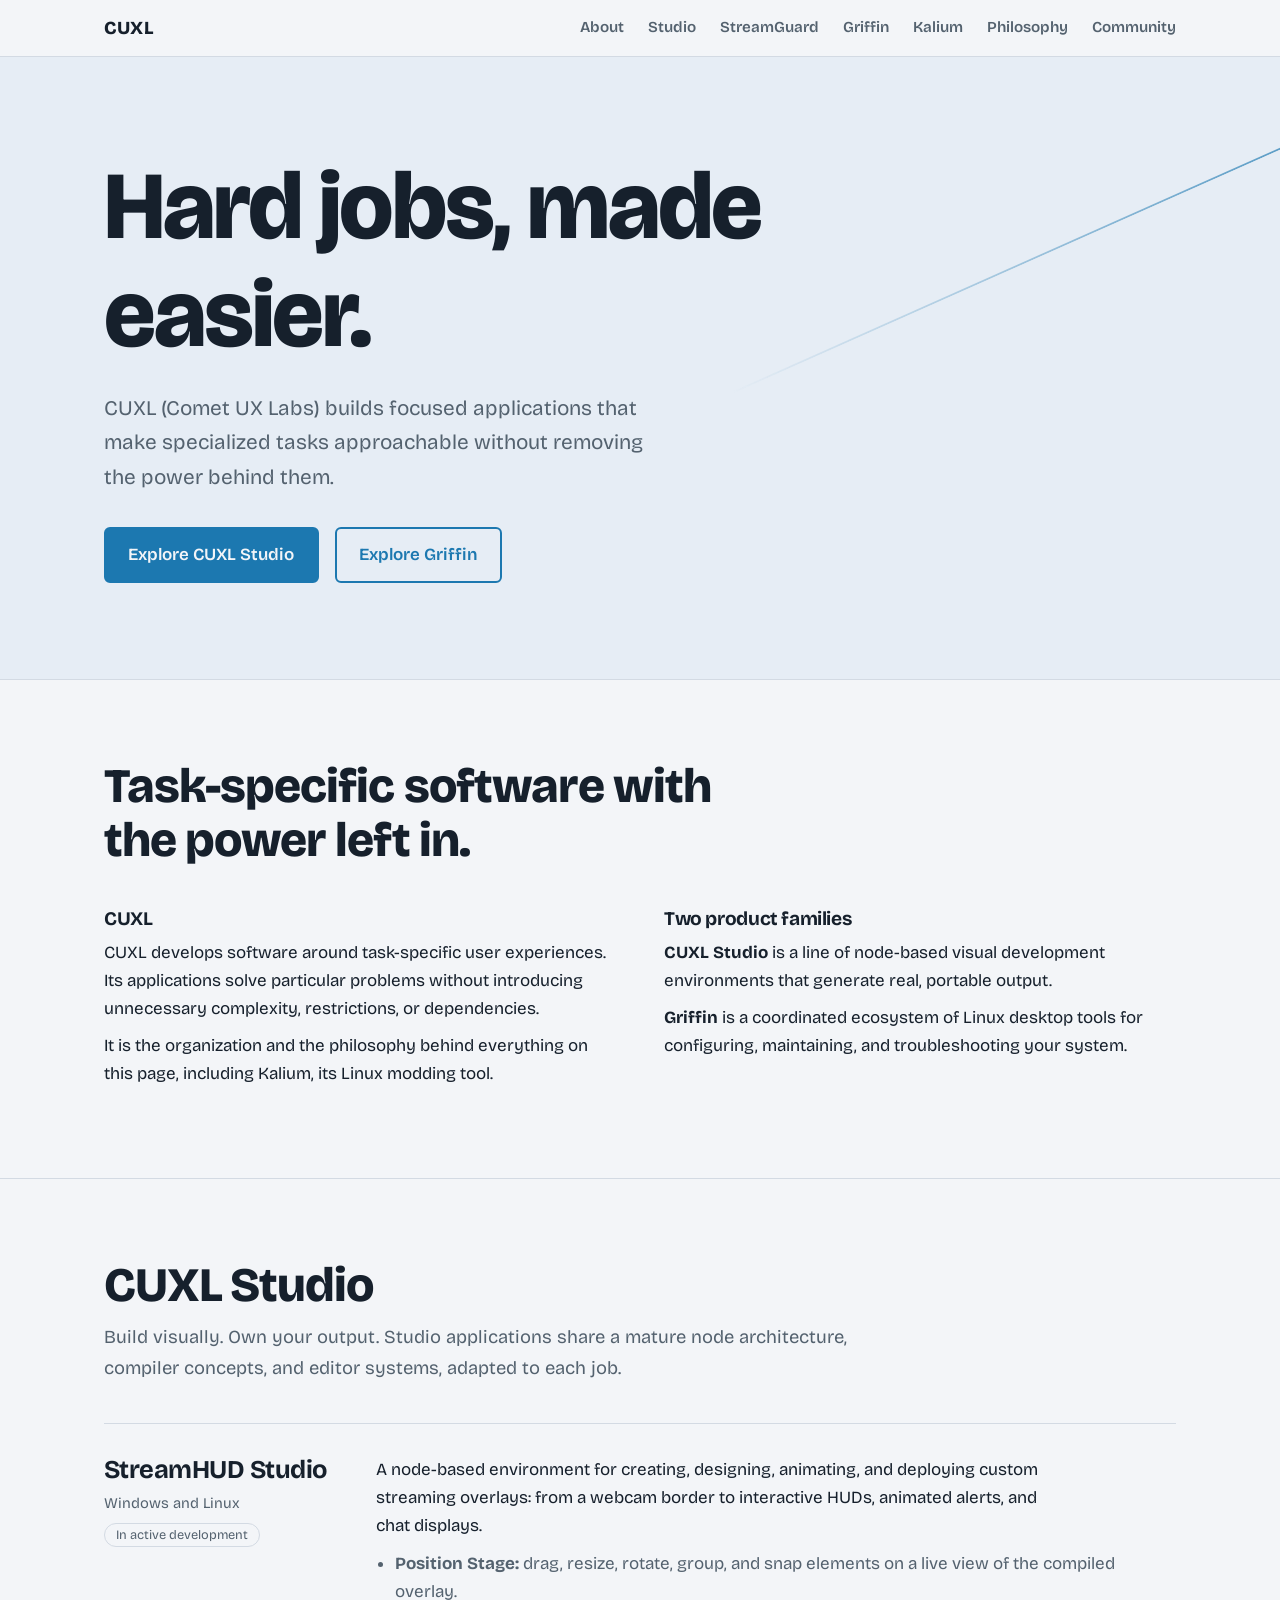
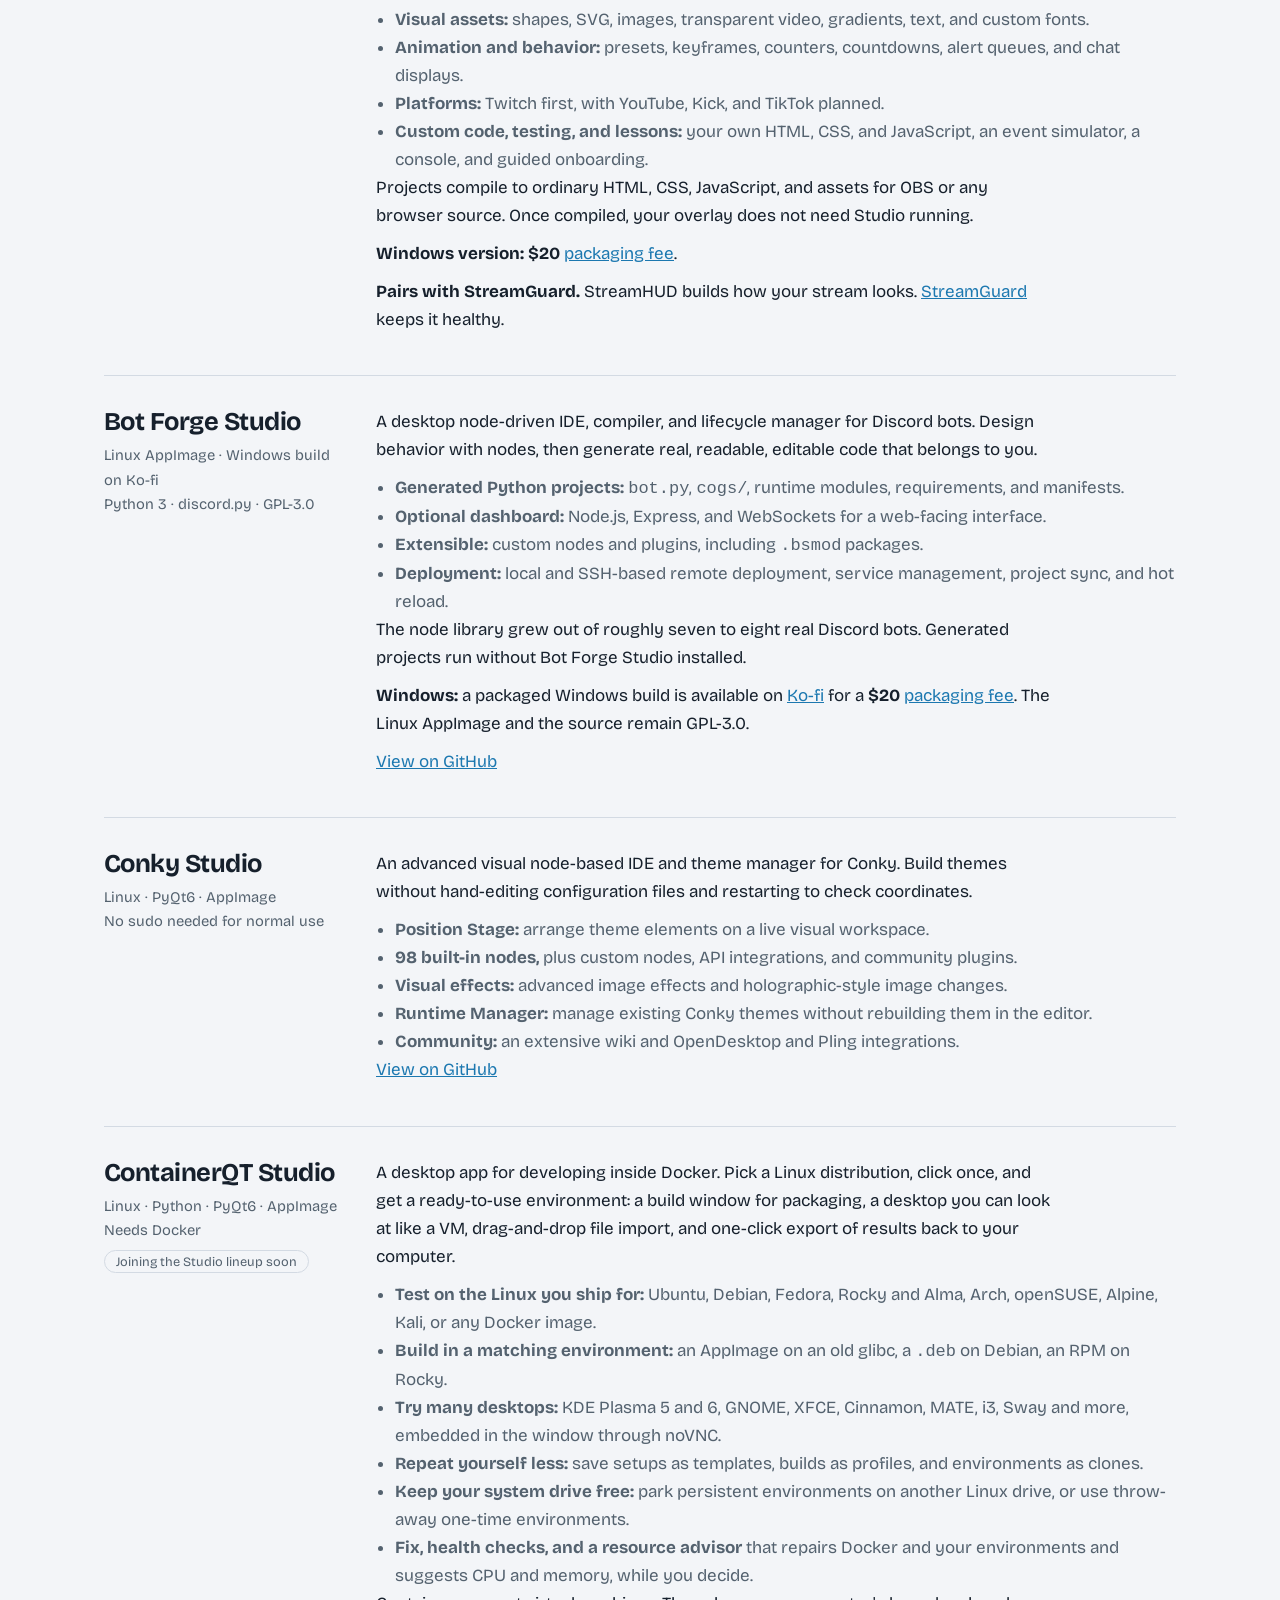
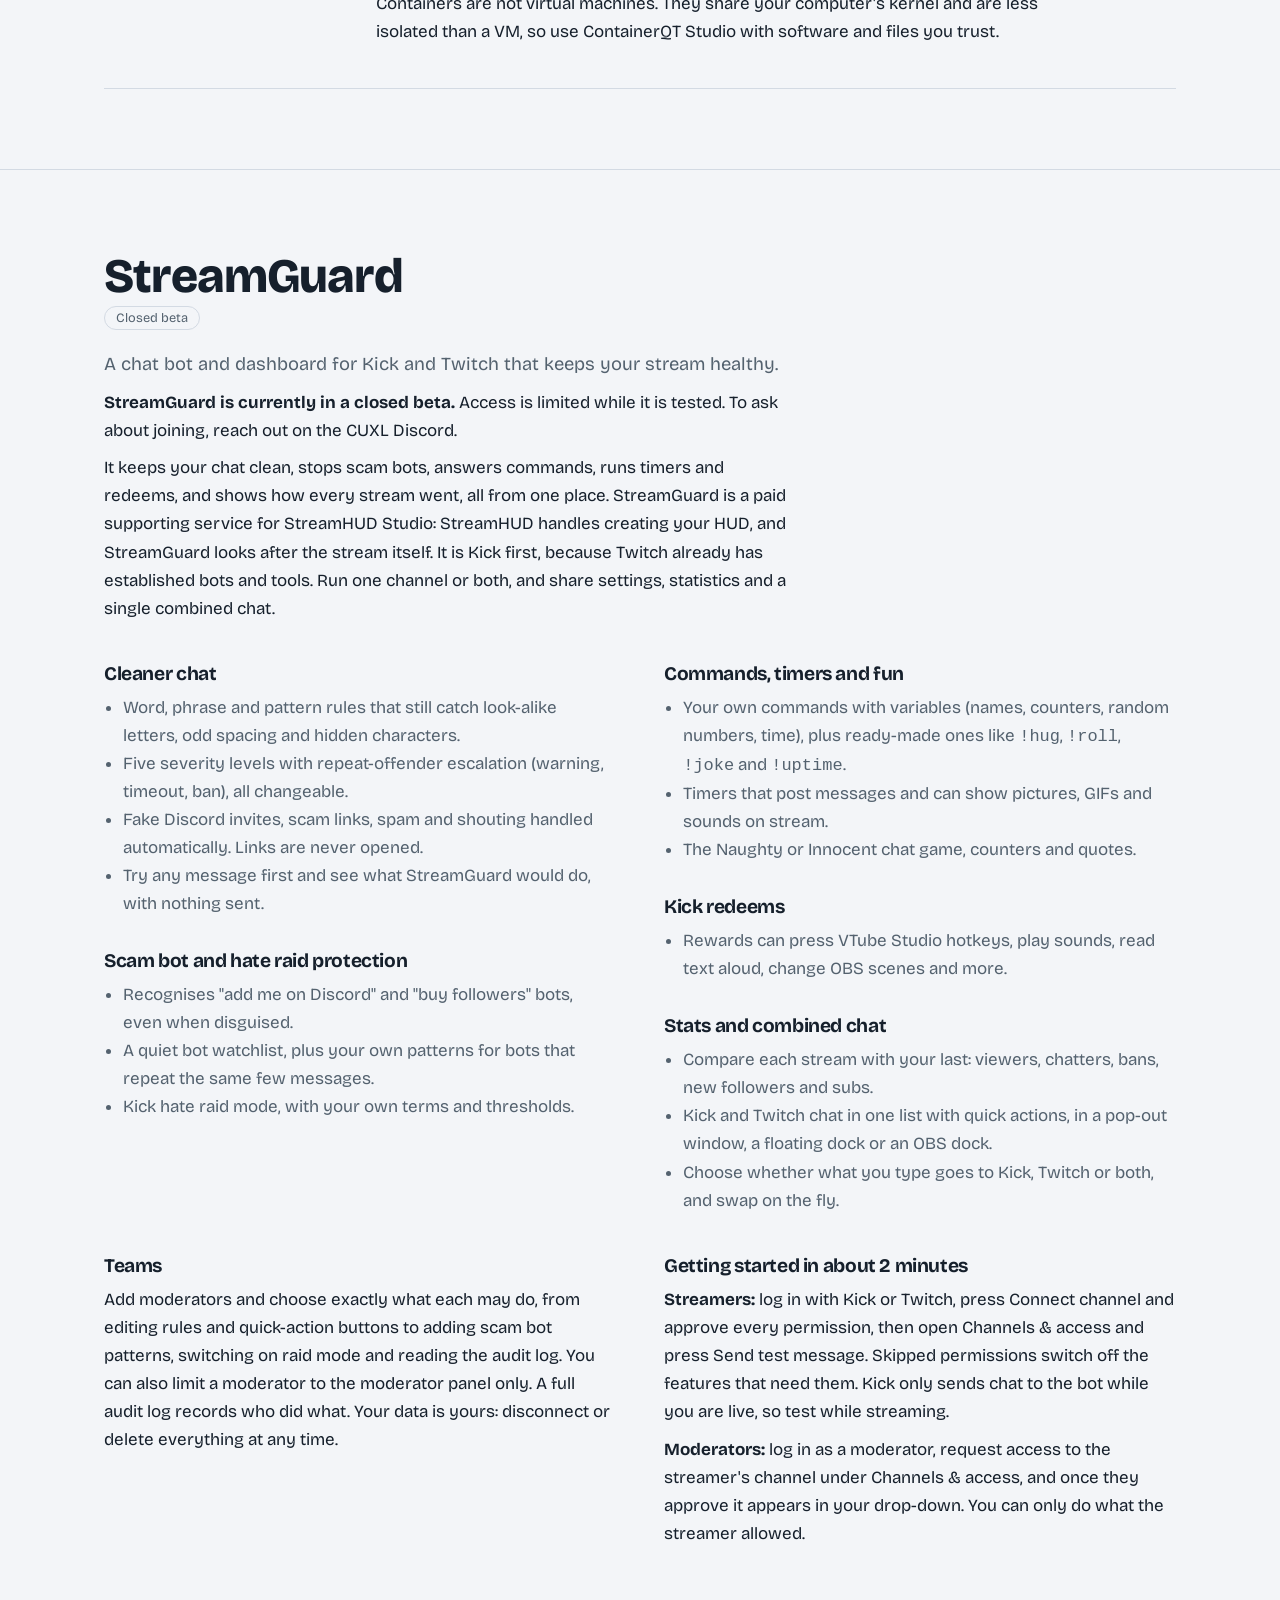
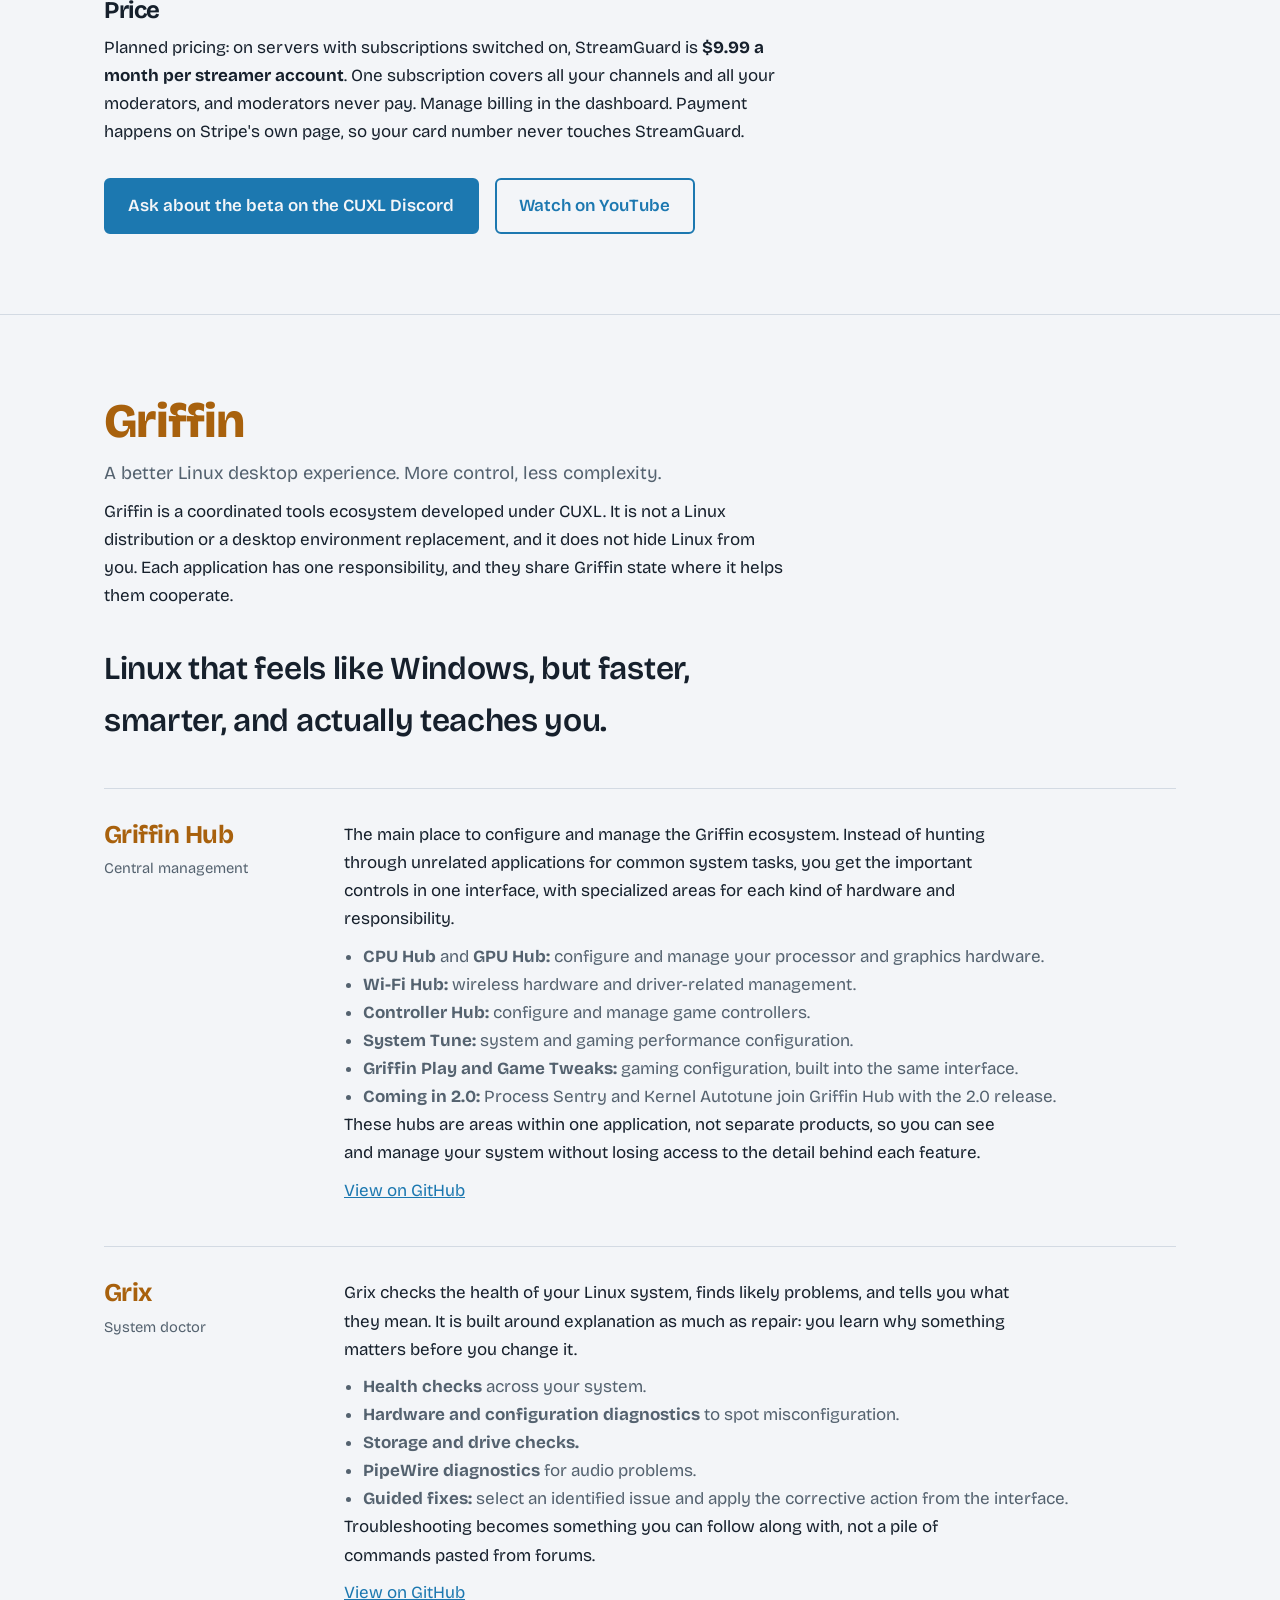
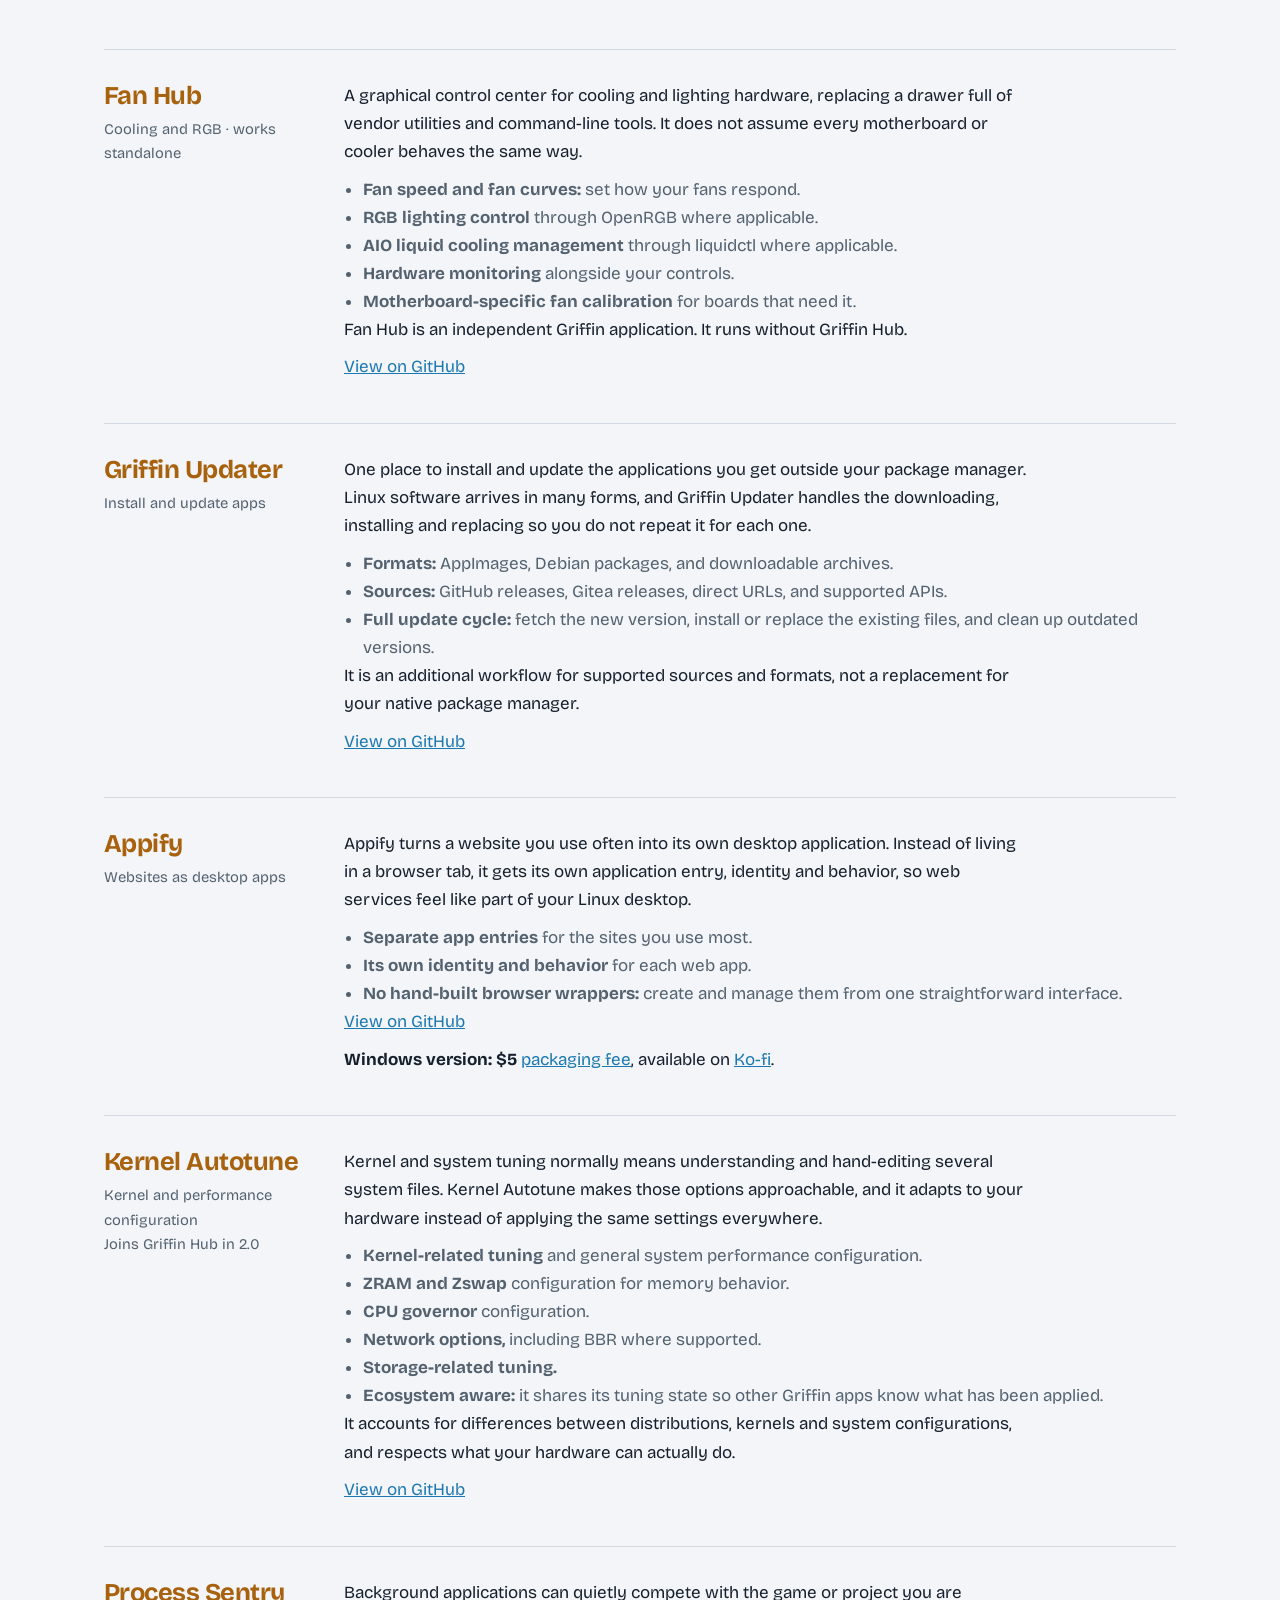
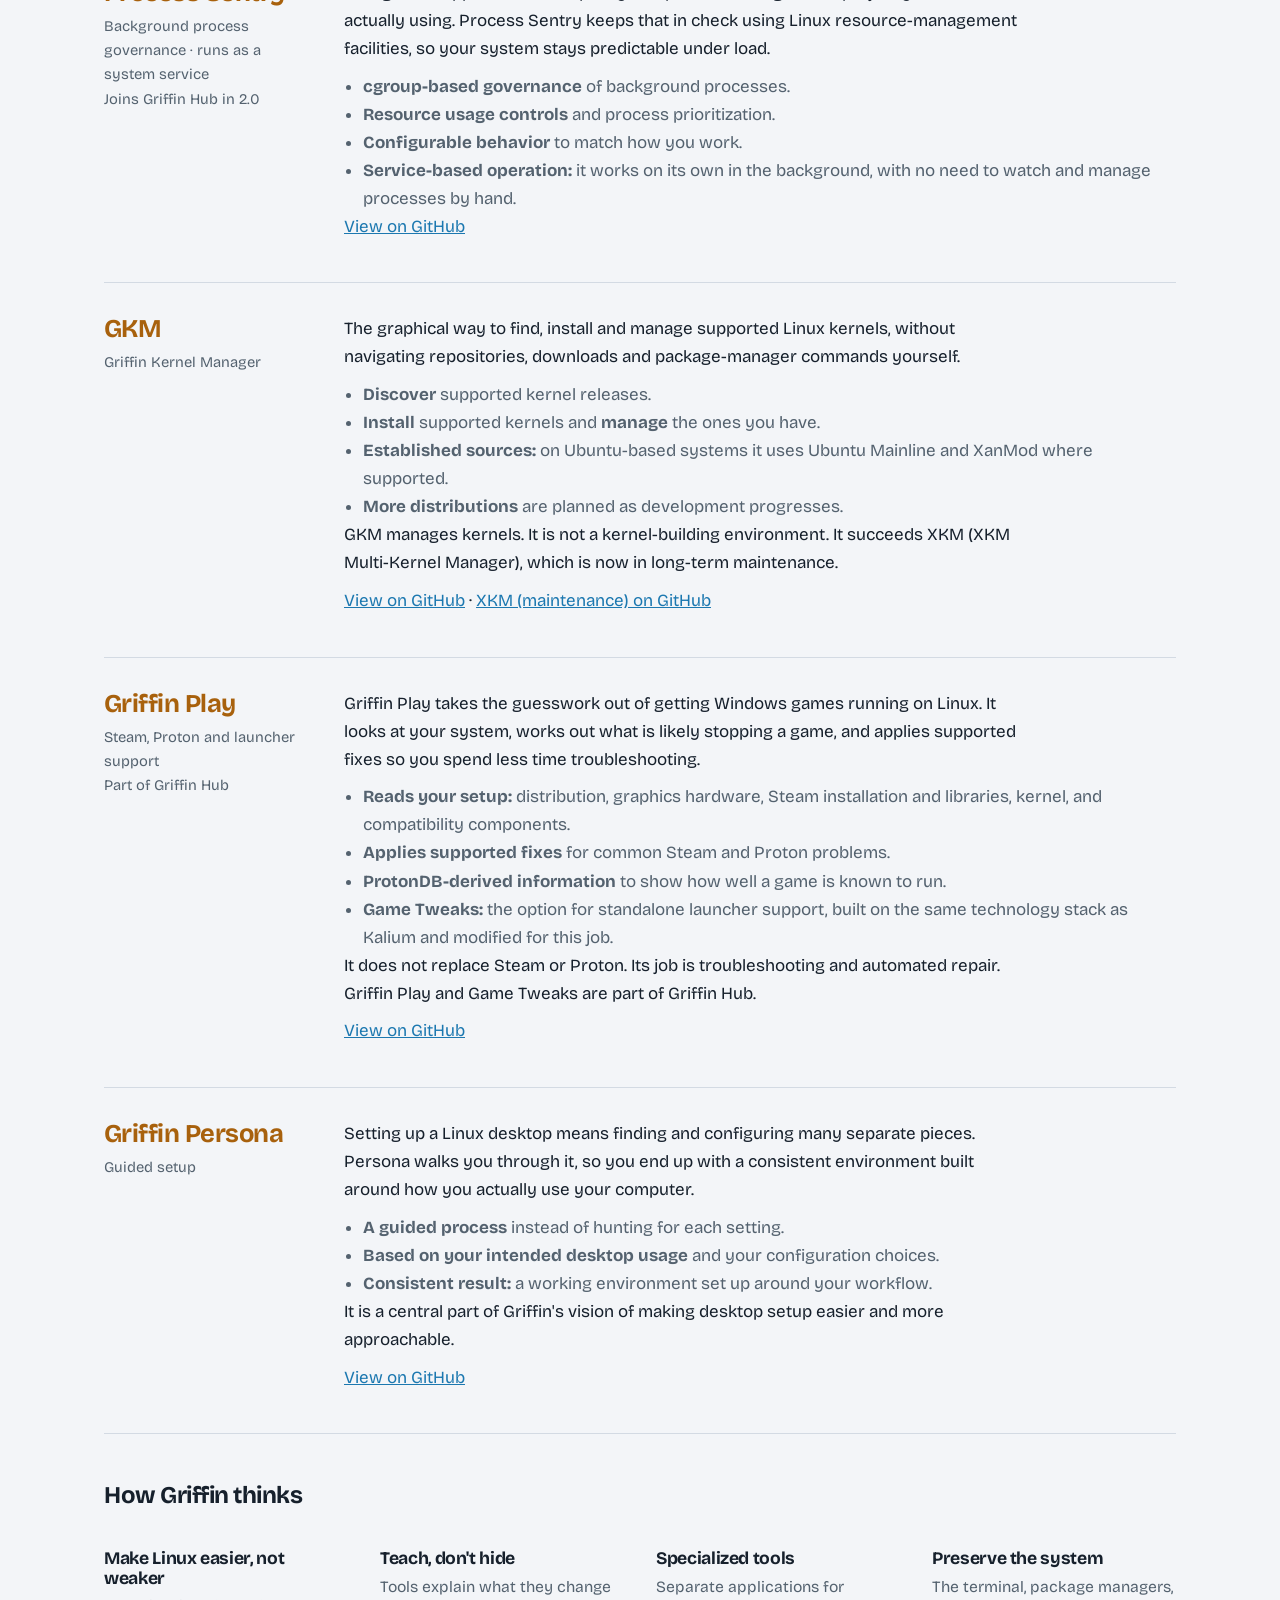
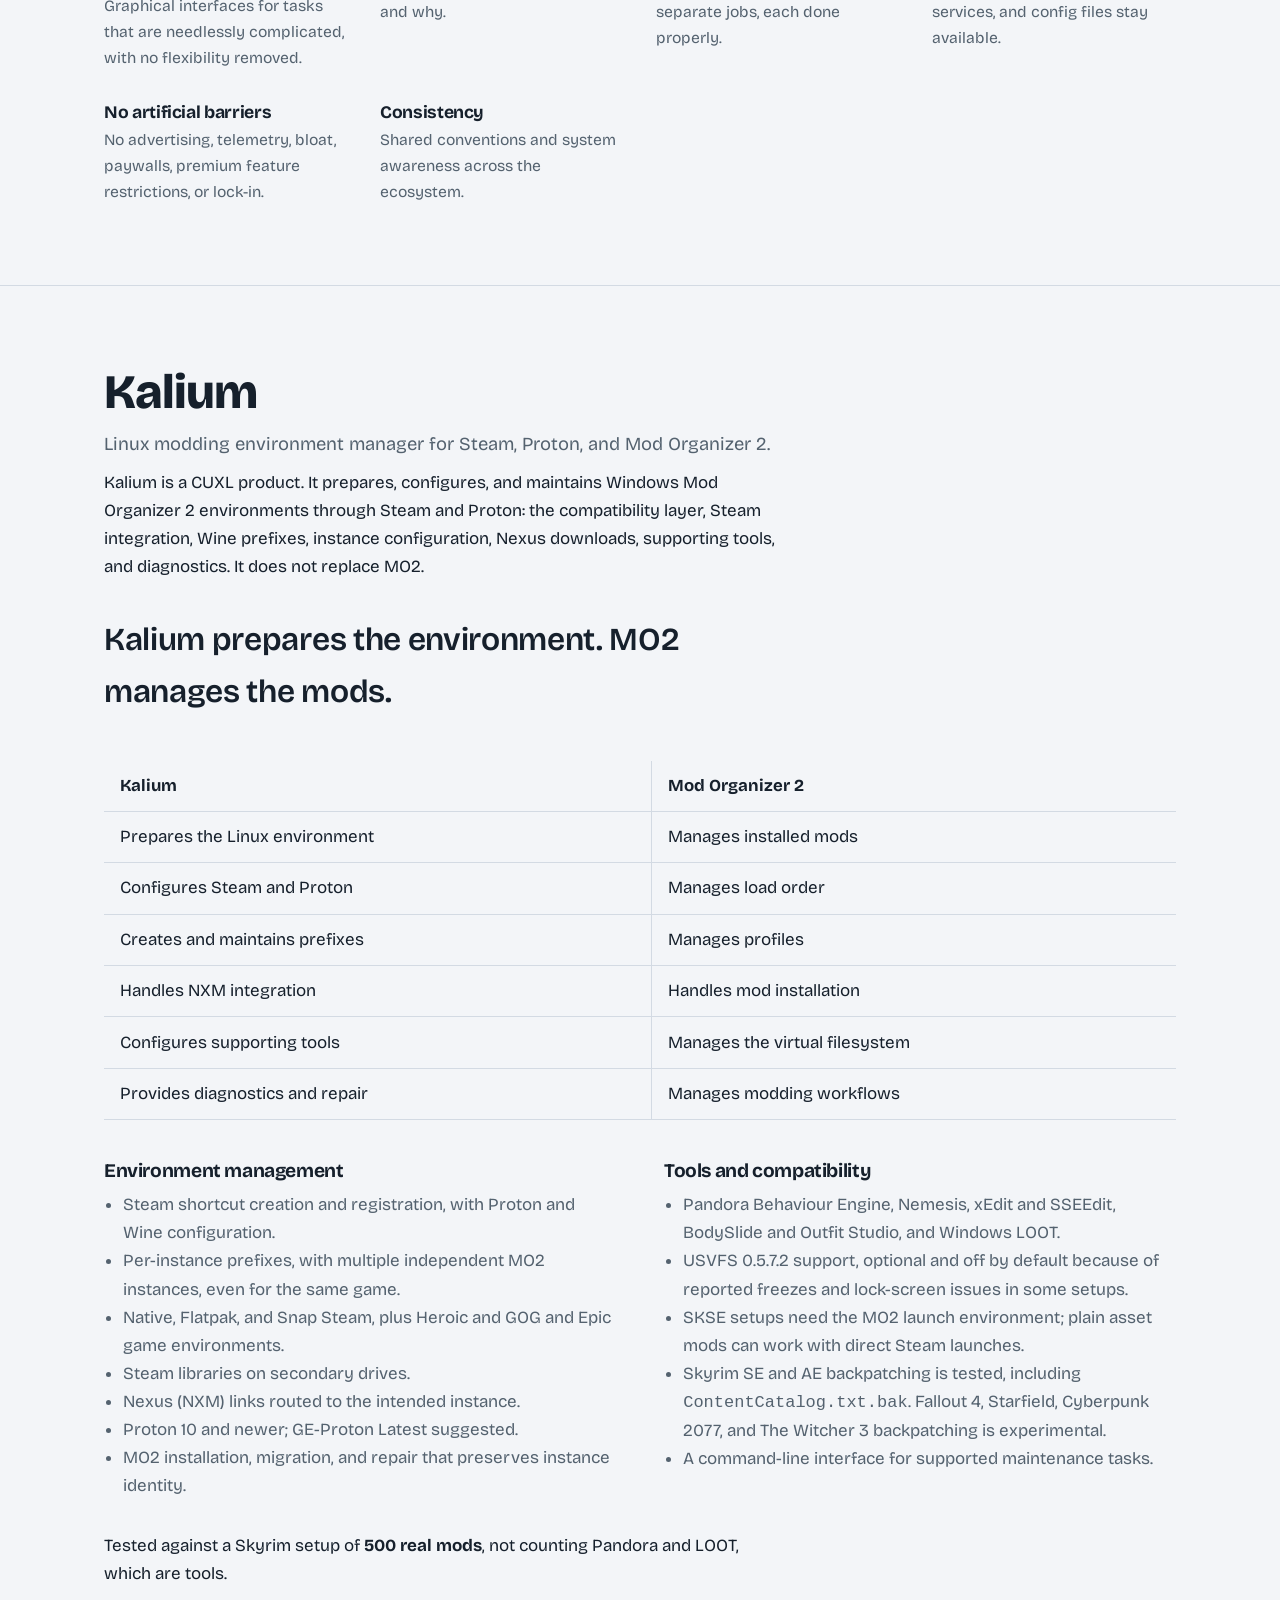
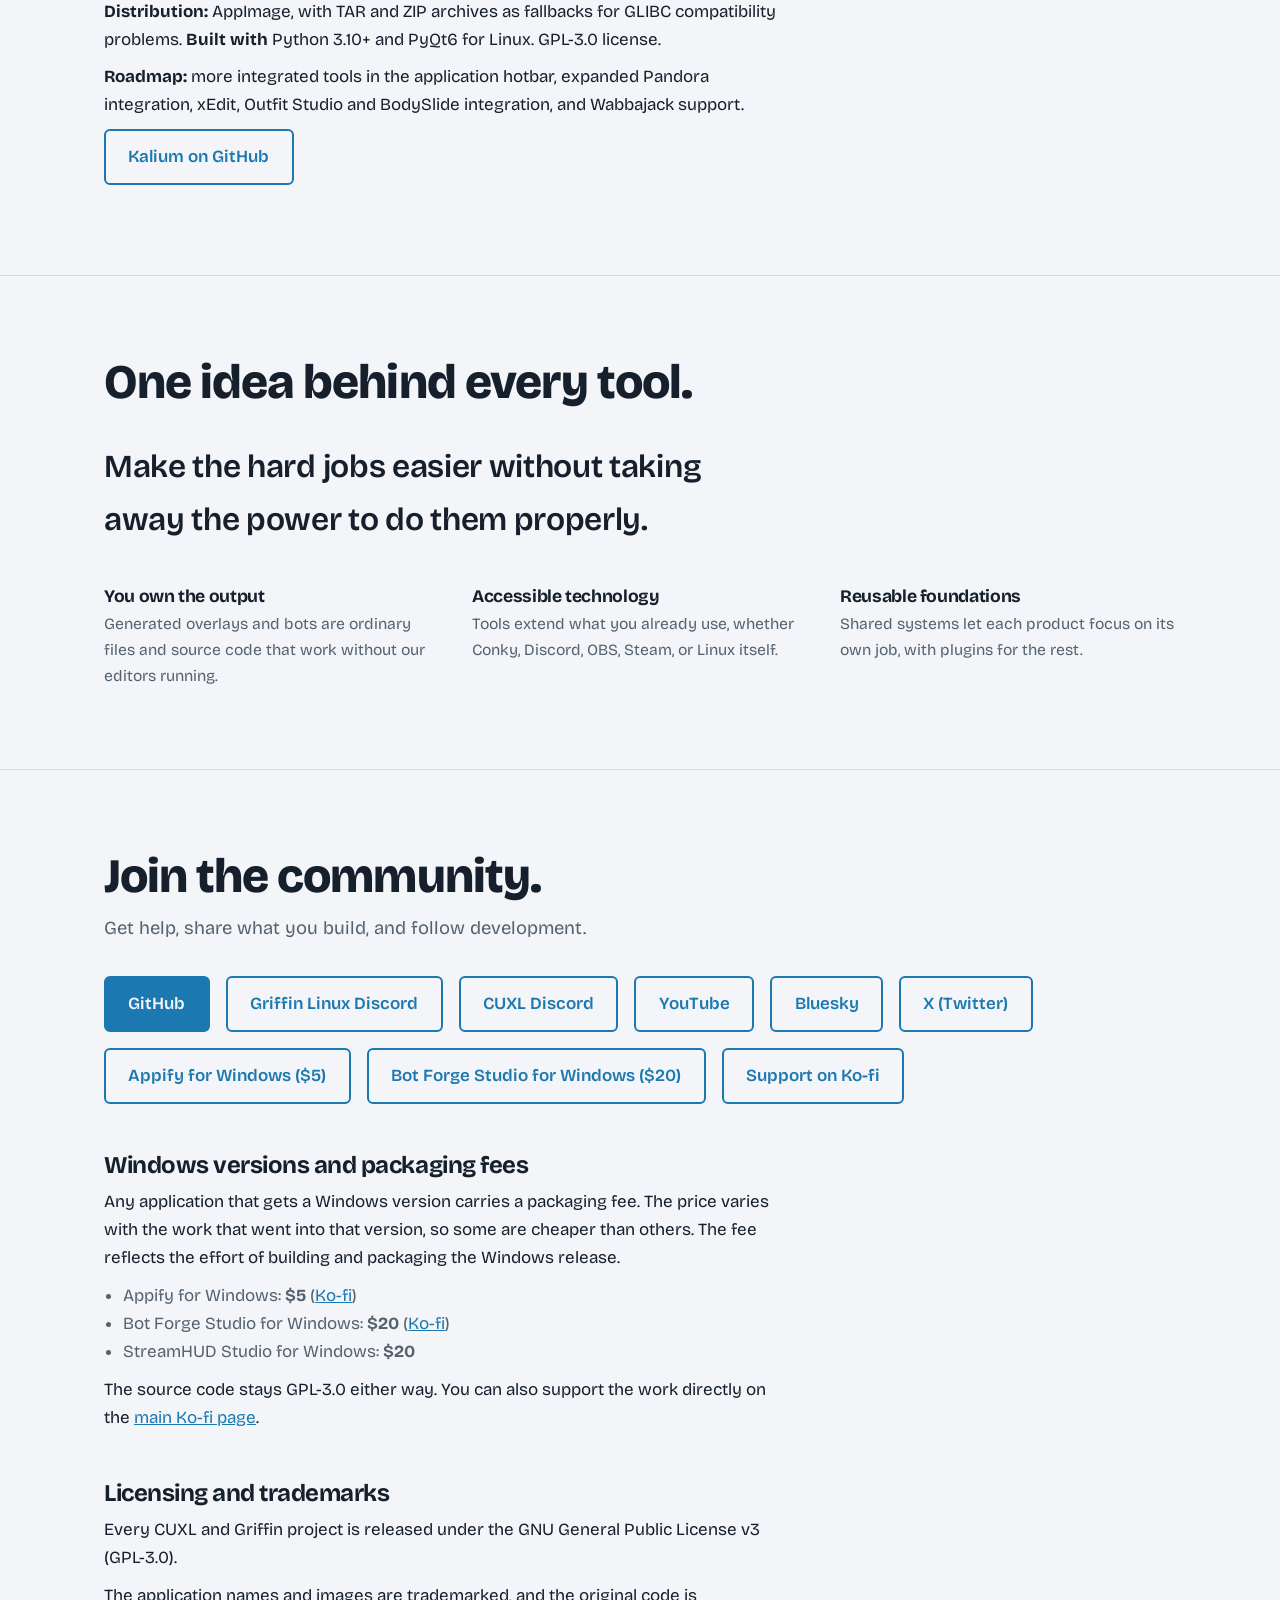
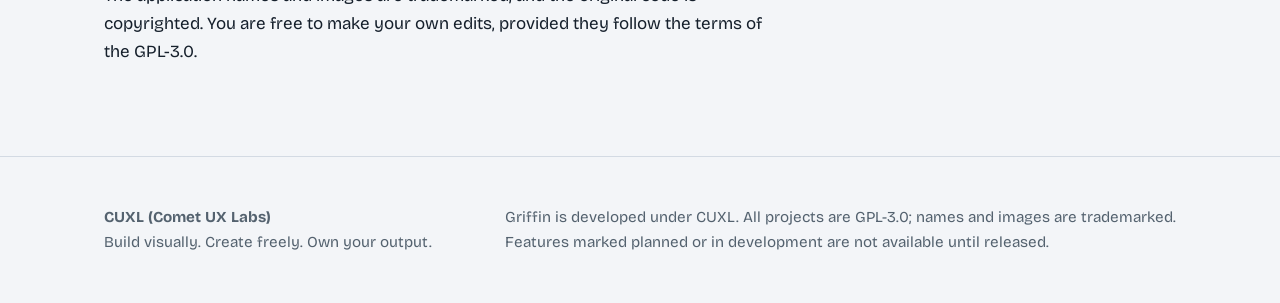
==== commit 33f831c0: "Revise Windows version pricing and packaging details Updated pricing information for Windows version" ====
--- a/index.html
+++ b/index.html
@@ -101,7 +101,7 @@
 <li><strong>Platforms:</strong> Twitch first, with YouTube, Kick, and TikTok planned.</li>
 <li><strong>Custom code, testing, and lessons:</strong> your own HTML, CSS, and JavaScript, an event simulator, a console, and guided onboarding.</li>
 </ul>
-<p>Projects compile to ordinary HTML, CSS, JavaScript, and assets for OBS or any browser source. Once compiled, your overlay does not need Studio running.</p><p><strong>Pairs with StreamGuard.</strong> StreamHUD builds how your stream looks. <a href="#streamguard">StreamGuard</a> keeps it healthy.</p></div></article>
+<p>Projects compile to ordinary HTML, CSS, JavaScript, and assets for OBS or any browser source. Once compiled, your overlay does not need Studio running.</p><p><strong>Windows version:</strong> <strong>$20</strong> <a href="#windows">packaging fee</a>.</p><p><strong>Pairs with StreamGuard.</strong> StreamHUD builds how your stream looks. <a href="#streamguard">StreamGuard</a> keeps it healthy.</p></div></article>
 
 <article class="row"><div><h3>Bot Forge Studio</h3><div class="meta">Linux AppImage · Windows build on Ko-fi<br>Python 3 · discord.py · GPL-3.0</div></div>
 <div><p>A desktop node-driven IDE, compiler, and lifecycle manager for Discord bots. Design behavior with nodes, then generate real, readable, editable code that belongs to you.</p>
@@ -111,7 +111,7 @@
 <li><strong>Extensible:</strong> custom nodes and plugins, including <code>.bsmod</code> packages.</li>
 <li><strong>Deployment:</strong> local and SSH-based remote deployment, service management, project sync, and hot reload.</li>
 </ul>
-<p>The node library grew out of roughly seven to eight real Discord bots. Generated projects run without Bot Forge Studio installed.</p><p><strong>Windows:</strong> a packaged Windows build is available as a convenient purchase on <a href="https://ko-fi.com/s/0f440cdbac" rel="noopener">Ko-fi</a>. The Linux AppImage and the source remain GPL-3.0.</p><p><a href="https://github.com/bobbycomet/Bot-Forge-Studio" rel="noopener">View on GitHub</a></p></div></article>
+<p>The node library grew out of roughly seven to eight real Discord bots. Generated projects run without Bot Forge Studio installed.</p><p><strong>Windows:</strong> a packaged Windows build is available on <a href="https://ko-fi.com/s/0f440cdbac" rel="noopener">Ko-fi</a> for a <strong>$20</strong> <a href="#windows">packaging fee</a>. The Linux AppImage and the source remain GPL-3.0.</p><p><a href="https://github.com/bobbycomet/Bot-Forge-Studio" rel="noopener">View on GitHub</a></p></div></article>
 
 <article class="row"><div><h3>Conky Studio</h3><div class="meta">Linux · PyQt6 · AppImage<br>No sudo needed for normal use</div></div>
 <div><p>An advanced visual node-based IDE and theme manager for Conky. Build themes without hand-editing configuration files and restarting to check coordinates.</p>
@@ -191,7 +191,7 @@
 
 <article class="row"><div><h3>Griffin Updater</h3><div class="meta">Install and update apps</div></div><div><p>One place to install and update the applications you get outside your package manager. Linux software arrives in many forms, and Griffin Updater handles the downloading, installing and replacing so you do not repeat it for each one.</p><ul><li><strong>Formats:</strong> AppImages, Debian packages, and downloadable archives.</li><li><strong>Sources:</strong> GitHub releases, Gitea releases, direct URLs, and supported APIs.</li><li><strong>Full update cycle:</strong> fetch the new version, install or replace the existing files, and clean up outdated versions.</li></ul><p>It is an additional workflow for supported sources and formats, not a replacement for your native package manager.</p><p><a href="https://github.com/bobbycomet/GriffinUpdater" rel="noopener">View on GitHub</a></p></div></article>
 
-<article class="row"><div><h3>Appify</h3><div class="meta">Websites as desktop apps</div></div><div><p>Appify turns a website you use often into its own desktop application. Instead of living in a browser tab, it gets its own application entry, identity and behavior, so web services feel like part of your Linux desktop.</p><ul><li><strong>Separate app entries</strong> for the sites you use most.</li><li><strong>Its own identity and behavior</strong> for each web app.</li><li><strong>No hand-built browser wrappers:</strong> create and manage them from one straightforward interface.</li></ul><p><a href="https://github.com/bobbycomet/Appify" rel="noopener">View on GitHub</a></p></div></article>
+<article class="row"><div><h3>Appify</h3><div class="meta">Websites as desktop apps</div></div><div><p>Appify turns a website you use often into its own desktop application. Instead of living in a browser tab, it gets its own application entry, identity and behavior, so web services feel like part of your Linux desktop.</p><ul><li><strong>Separate app entries</strong> for the sites you use most.</li><li><strong>Its own identity and behavior</strong> for each web app.</li><li><strong>No hand-built browser wrappers:</strong> create and manage them from one straightforward interface.</li></ul><p><a href="https://github.com/bobbycomet/Appify" rel="noopener">View on GitHub</a></p><p><strong>Windows version:</strong> <strong>$5</strong> <a href="#windows">packaging fee</a>, available on <a href="https://ko-fi.com/s/48cf8f3ed3" rel="noopener">Ko-fi</a>.</p></div></article>
 
 <article class="row"><div><h3>Kernel Autotune</h3><div class="meta">Kernel and performance configuration<br>Joins Griffin Hub in 2.0</div></div><div><p>Kernel and system tuning normally means understanding and hand-editing several system files. Kernel Autotune makes those options approachable, and it adapts to your hardware instead of applying the same settings everywhere.</p><ul><li><strong>Kernel-related tuning</strong> and general system performance configuration.</li><li><strong>ZRAM and Zswap</strong> configuration for memory behavior.</li><li><strong>CPU governor</strong> configuration.</li><li><strong>Network options,</strong> including BBR where supported.</li><li><strong>Storage-related tuning.</strong></li><li><strong>Ecosystem aware:</strong> it shares its tuning state so other Griffin apps know what has been applied.</li></ul><p>It accounts for differences between distributions, kernels and system configurations, and respects what your hardware can actually do.</p><p><a href="https://github.com/bobbycomet/kernel-autotune-V2" rel="noopener">View on GitHub</a></p></div></article>
 
@@ -273,8 +273,14 @@
 <a class="btn" href="https://www.youtube.com/@BobbyComet" rel="noopener">YouTube</a>
 <a class="btn" href="https://bsky.app/profile/bobbycomet.bsky.social" rel="noopener">Bluesky</a>
 <a class="btn" href="https://x.com/bobby_comet" rel="noopener">X (Twitter)</a>
-<a class="btn" href="https://ko-fi.com/s/0f440cdbac" rel="noopener">Bot Forge Studio for Windows on Ko-fi</a>
-</div>
+<a class="btn" href="https://ko-fi.com/s/48cf8f3ed3" rel="noopener">Appify for Windows ($5)</a>
+<a class="btn" href="https://ko-fi.com/s/0f440cdbac" rel="noopener">Bot Forge Studio for Windows ($20)</a>
+<a class="btn" href="https://ko-fi.com/bobby60908" rel="noopener">Support on Ko-fi</a>
+</div>
+<h3 id="windows" style="margin-top:3rem;font-size:1.5rem">Windows versions and packaging fees</h3>
+<p>Any application that gets a Windows version carries a packaging fee. The price varies with the work that went into that version, so some are cheaper than others. The fee reflects the effort of building and packaging the Windows release.</p>
+<ul class="list"><li>Appify for Windows: <strong>$5</strong> (<a href="https://ko-fi.com/s/48cf8f3ed3" rel="noopener">Ko-fi</a>)</li><li>Bot Forge Studio for Windows: <strong>$20</strong> (<a href="https://ko-fi.com/s/0f440cdbac" rel="noopener">Ko-fi</a>)</li><li>StreamHUD Studio for Windows: <strong>$20</strong></li></ul>
+<p>The source code stays GPL-3.0 either way. You can also support the work directly on the <a href="https://ko-fi.com/bobby60908" rel="noopener">main Ko-fi page</a>.</p>
 <h3 style="margin-top:3rem;font-size:1.5rem">Licensing and trademarks</h3>
 <p>Every CUXL and Griffin project is released under the GNU General Public License v3 (GPL-3.0).</p>
 <p>The application names and images are trademarked, and the original code is copyrighted. You are free to make your own edits, provided they follow the terms of the GPL-3.0.</p>
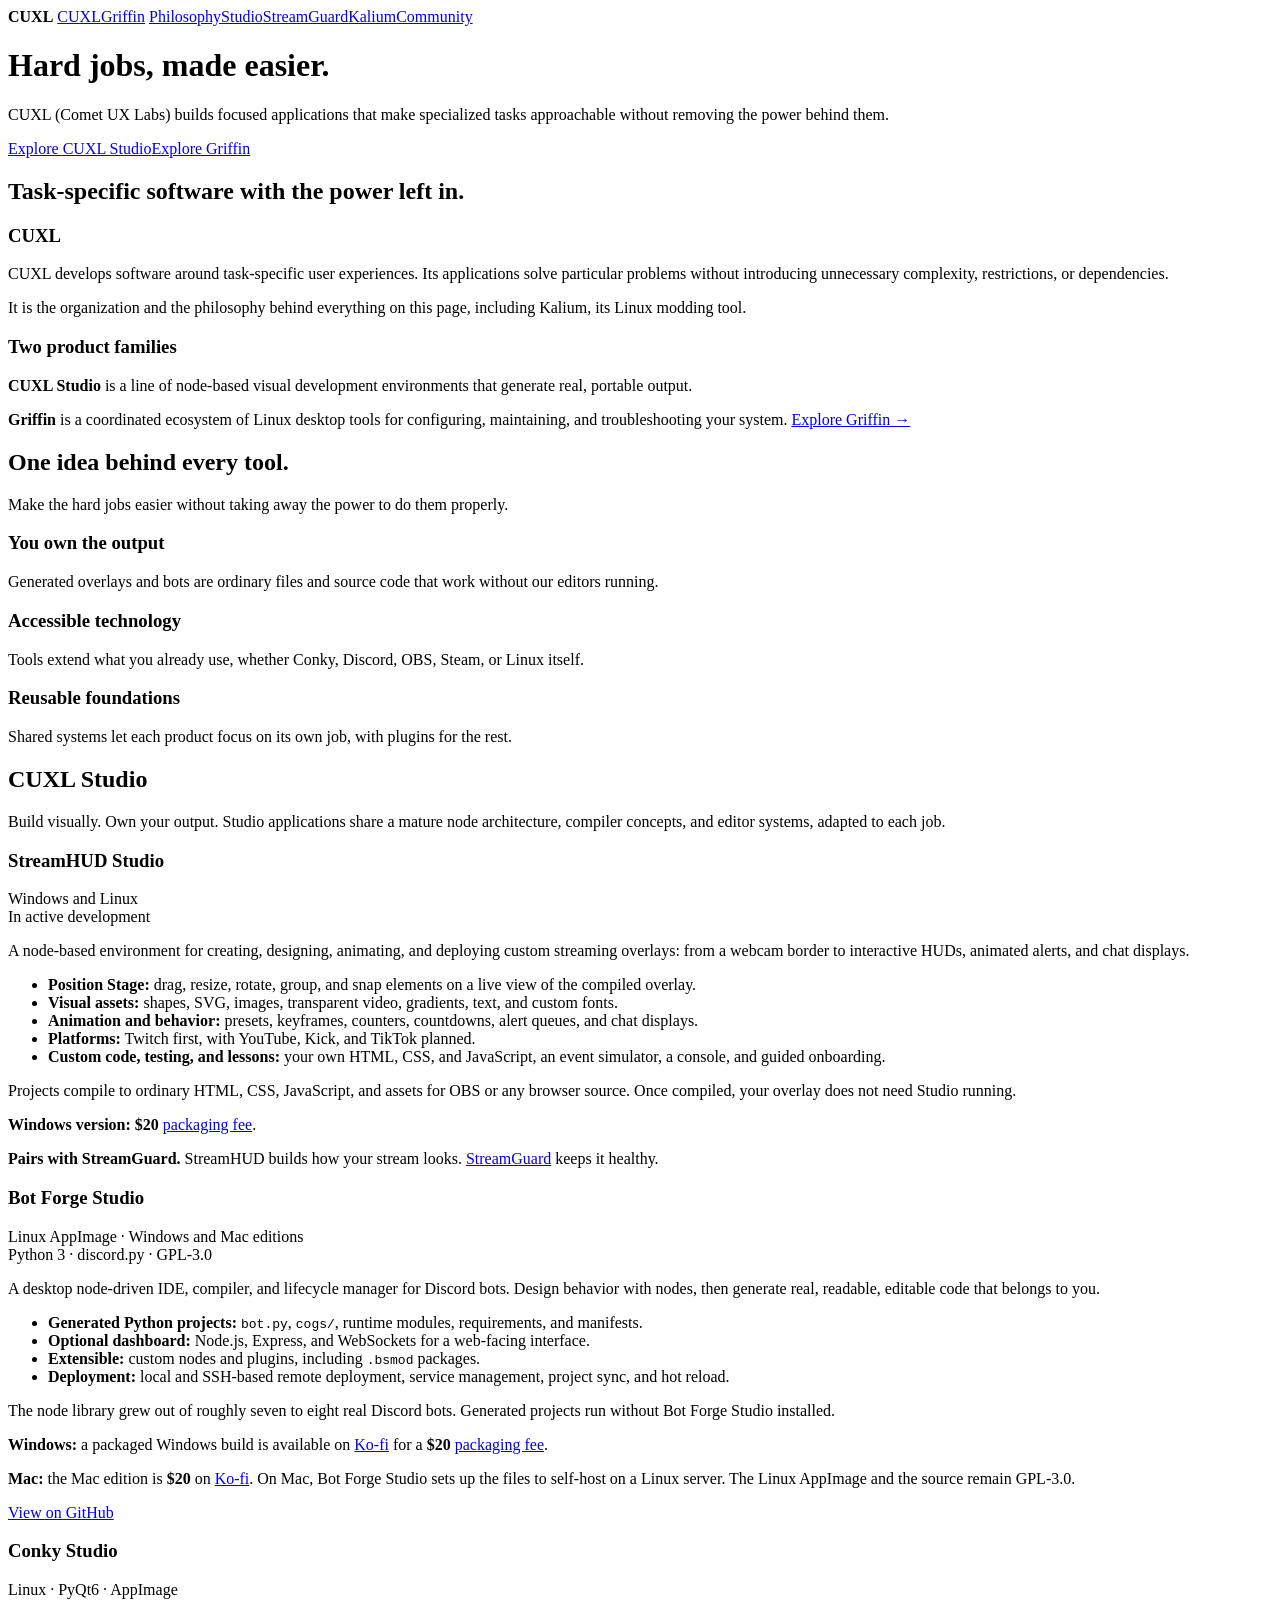
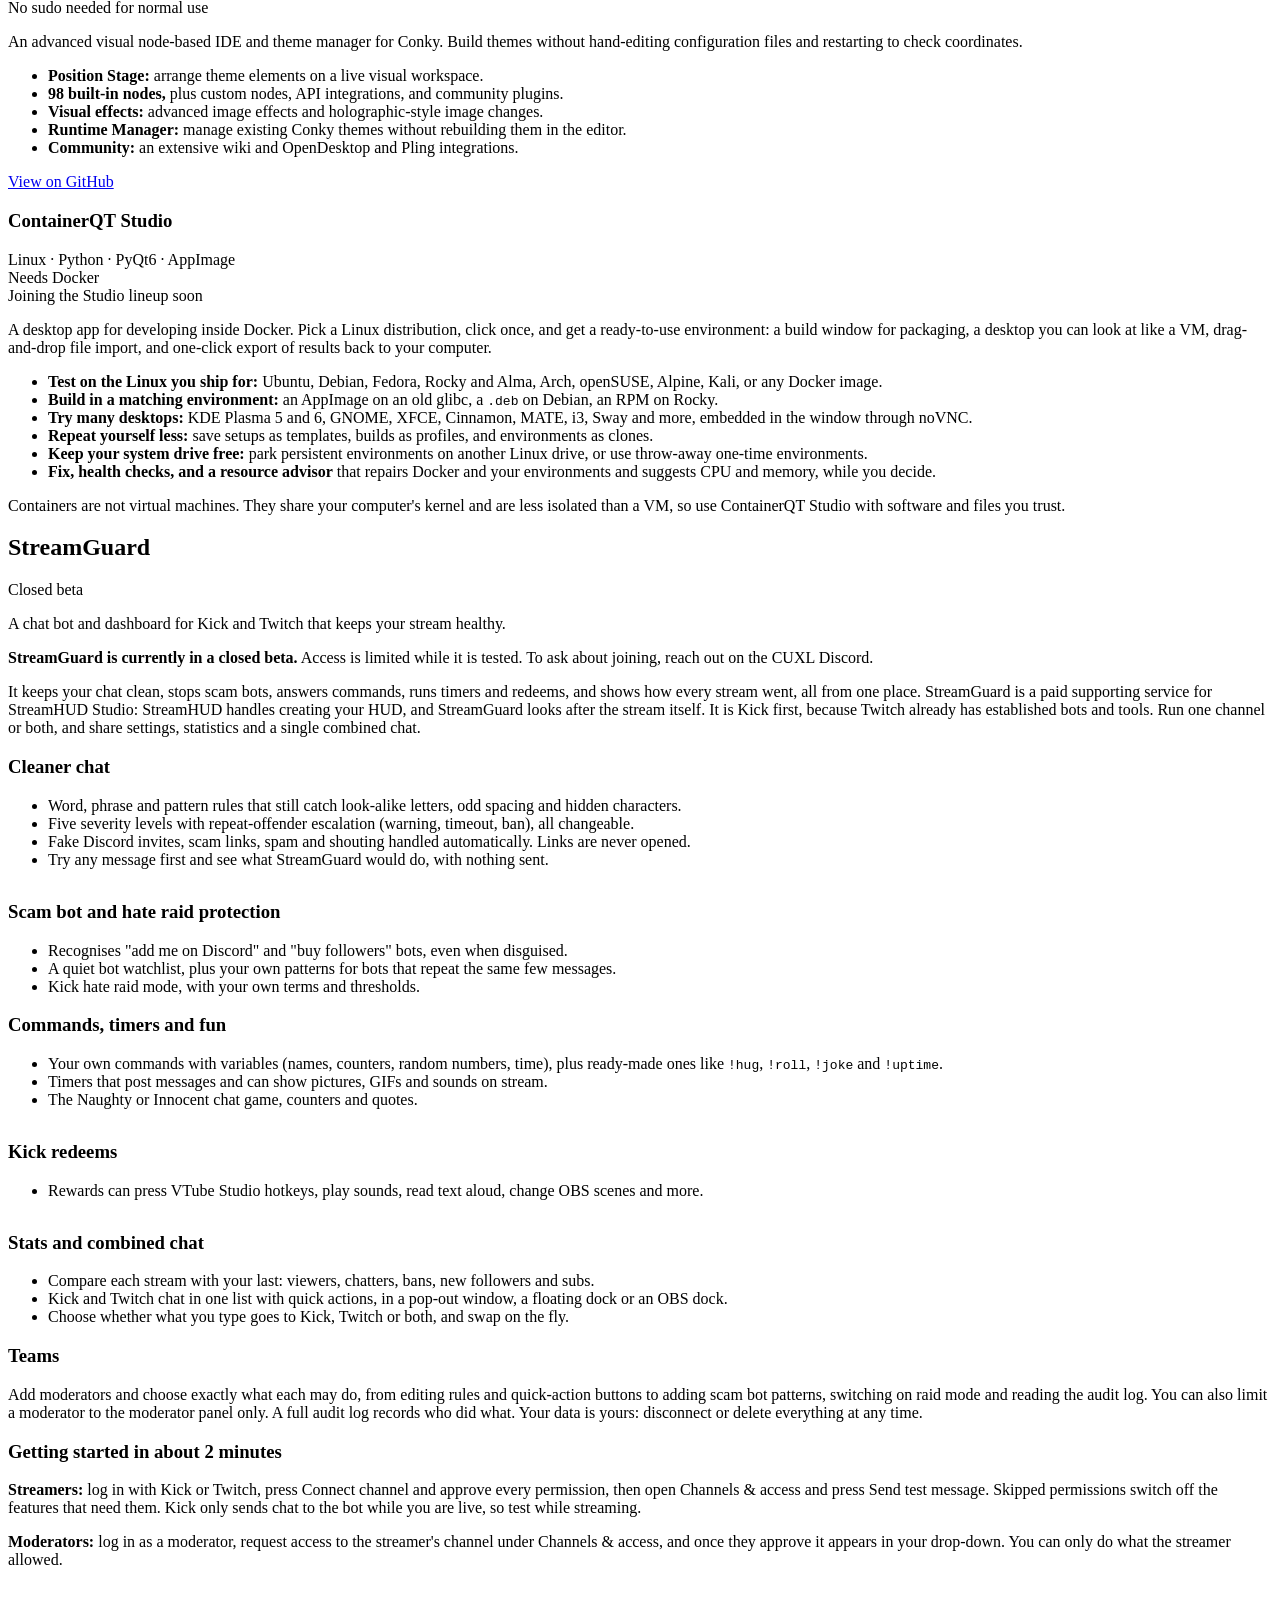
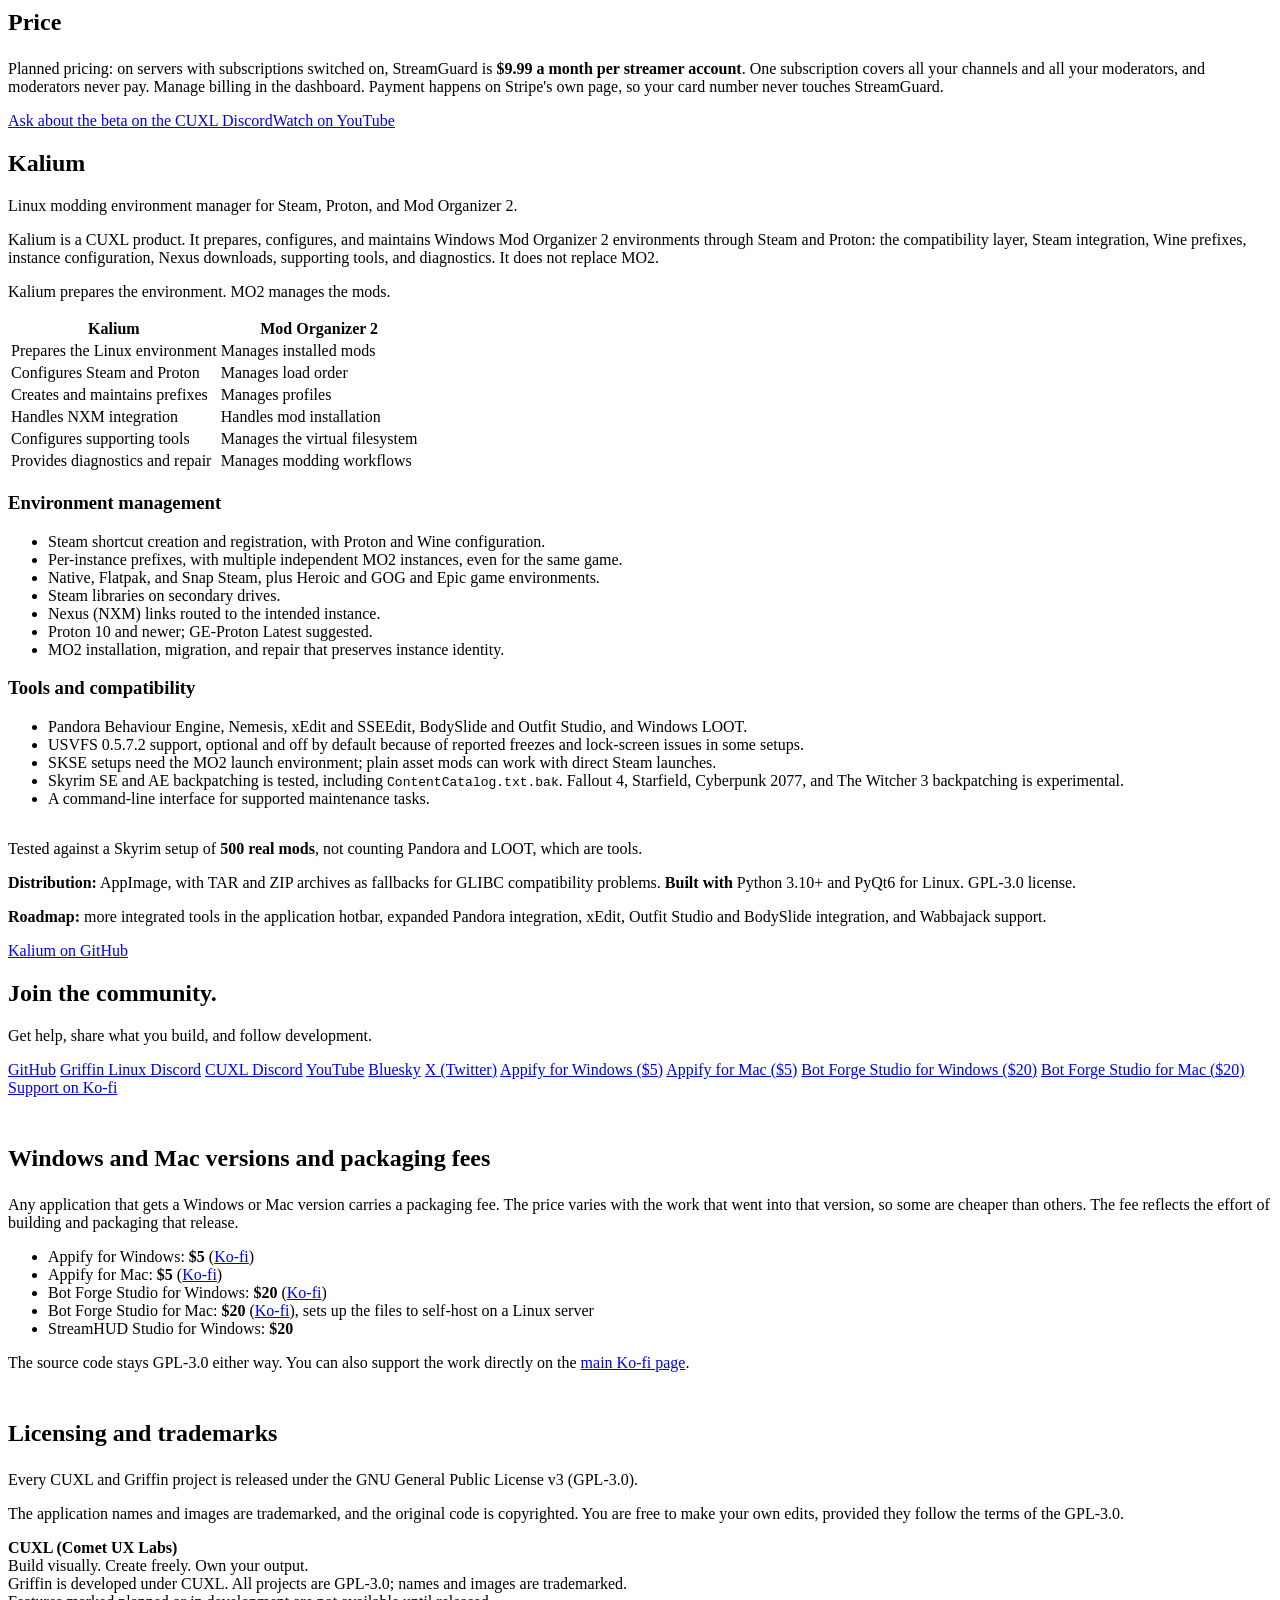
==== commit d174d821: "Refactor index.html with updated content and links Updated title and description meta tags, modified" ====
--- a/index.html
+++ b/index.html
@@ -3,87 +3,41 @@
 <head>
 <meta charset="utf-8">
 <meta name="viewport" content="width=device-width, initial-scale=1">
-<title>CUXL (Comet UX Labs) · Studio tools and the Griffin Linux ecosystem</title>
-<meta name="description" content="CUXL builds focused applications that make hard jobs easier without removing the power behind them. Home of CUXL Studio and Griffin.">
+<title>CUXL (Comet UX Labs) · Studio tools, StreamGuard and Kalium</title>
+<meta name="description" content="CUXL builds focused applications that make hard jobs easier without removing the power behind them.">
 <link rel="preconnect" href="https://fonts.googleapis.com">
 <link rel="preconnect" href="https://fonts.gstatic.com" crossorigin>
 <link href="https://fonts.googleapis.com/css2?family=Bricolage+Grotesque:opsz,wght@12..96,400;12..96,600;12..96,800&display=swap" rel="stylesheet">
-<style>
-:root{--bg:#f3f5f8;--surface:#fff;--ink:#16202c;--mute:#54626f;--line:#d3dae3;--comet:#1c78b0;--griffin:#a8610d;--hero:#e6edf5;color-scheme:light}
-@media (prefers-color-scheme:dark){:root:not([data-theme=light]){--bg:#12171f;--surface:#1a212c;--ink:#e3e9f0;--mute:#9aa7b5;--line:#2c3644;--comet:#6cc0ee;--griffin:#e8aa55;--hero:#0e1218;color-scheme:dark}}
-*{box-sizing:border-box}
-html{scroll-behavior:smooth;scroll-padding-top:4rem}
-:root{padding-top:env(safe-area-inset-top,0px);padding-bottom:env(safe-area-inset-bottom,0px)}
-body{margin:0;background:var(--bg);color:var(--ink);font:400 1.0625rem/1.65 "Bricolage Grotesque",system-ui,-apple-system,"Segoe UI",sans-serif}
-a{color:var(--comet)}
-a:focus-visible,button:focus-visible{outline:3px solid var(--comet);outline-offset:3px}
-.wrap{max-width:70rem;margin:0 auto;padding:0 1.5rem}
-p{max-width:62ch;margin:.6rem 0}
-h1,h2,h3{line-height:1.12;margin:0;letter-spacing:-.02em}
-nav{position:sticky;top:0;z-index:5;background:var(--bg);border-bottom:1px solid var(--line)}
-nav .wrap{display:flex;gap:1.5rem;align-items:center;min-height:3.5rem;overflow-x:auto;white-space:nowrap}
-nav b{font-weight:800;font-size:1.15rem;margin-right:auto;letter-spacing:.01em}
-nav a{color:var(--mute);text-decoration:none;font-weight:600;font-size:.95rem}
-nav a:hover{color:var(--ink)}
-.hero{background:var(--hero);border-bottom:1px solid var(--line);overflow:hidden;position:relative}
-.hero .wrap{padding-top:6rem;padding-bottom:6rem;position:relative}
-.hero h1{font-size:clamp(2.6rem,8vw,6rem);font-weight:800;max-width:14ch}
-.hero p.lead{font-size:1.3rem;color:var(--mute);max-width:44ch;margin-top:1.5rem}
-.trail{position:absolute;right:-6rem;top:3rem;width:44rem;height:2px;background:linear-gradient(90deg,transparent,var(--comet));transform:rotate(-24deg);transform-origin:right;opacity:.8;animation:fly 1.6s ease-out both}
-.trail::after{content:"";position:absolute;right:-7px;top:-7px;width:16px;height:16px;border-radius:50%;background:var(--comet);box-shadow:0 0 28px 8px var(--comet)}
-@keyframes fly{from{transform:rotate(-24deg) translateX(-18rem);opacity:0}to{transform:rotate(-24deg);opacity:.8}}
-@media (prefers-reduced-motion:reduce){.trail{animation:none}html{scroll-behavior:auto}}
-.cta{display:flex;gap:1rem;flex-wrap:wrap;margin-top:2rem}
-.btn{display:inline-block;padding:.75rem 1.4rem;border-radius:6px;font-weight:600;text-decoration:none;border:2px solid var(--comet)}
-.btn.p{background:var(--comet);color:var(--bg)}
-section{padding:5rem 0;border-bottom:1px solid var(--line)}
-h2{font-size:clamp(1.9rem,4.5vw,3rem);font-weight:800;max-width:20ch}
-.sub{color:var(--mute);font-size:1.15rem}
-.cols{display:grid;grid-template-columns:1fr 1fr;gap:3rem;margin-top:2.5rem}
-@media (max-width:760px){.cols{grid-template-columns:1fr;gap:1.5rem}.hero .wrap{padding-top:4rem;padding-bottom:4rem}}
-.cols h3{font-size:1.2rem}
-.rows{margin-top:2.5rem;border-top:1px solid var(--line)}
-.row{display:grid;grid-template-columns:15rem 1fr;gap:2rem;padding:2rem 0;border-bottom:1px solid var(--line)}
-@media (max-width:760px){.row{grid-template-columns:1fr;gap:.5rem}}
-.row h3{font-size:1.6rem}
-.row .meta{color:var(--mute);font-size:.92rem;margin-top:.4rem}
-.row ul,.list{margin:.6rem 0 0;padding-left:1.2rem;color:var(--mute)}
-.row p{margin-top:0}
-.tag{display:inline-block;font-size:.8rem;border:1px solid var(--line);border-radius:99px;padding:0 .7rem;color:var(--mute);margin-top:.5rem}
-#griffin h2,#griffin .row h3{color:var(--griffin)}
-#griffin .row{grid-template-columns:13rem 1fr}
-@media (max-width:760px){#griffin .row{grid-template-columns:1fr}}
-.principles{display:grid;grid-template-columns:repeat(auto-fit,minmax(15rem,1fr));gap:2rem;margin-top:2.5rem}
-.principles h3{font-size:1.1rem;margin-bottom:.3rem}
-.principles p{margin:0;color:var(--mute);font-size:.98rem}
-.tbl{width:100%;border-collapse:collapse;margin-top:2rem}
-.scroll{overflow-x:auto}
-.tbl th,.tbl td{text-align:left;padding:.7rem 1rem;border-bottom:1px solid var(--line);vertical-align:top}
-.tbl th{font-size:1.05rem}
-.tbl th:first-child,.tbl td:first-child{border-right:1px solid var(--line)}
-.quote{font-size:clamp(1.4rem,3.2vw,2rem);font-weight:600;letter-spacing:-.01em;max-width:30ch;margin-top:2rem}
-footer{padding:3rem 0;color:var(--mute);font-size:.95rem}
-footer .wrap{display:flex;flex-wrap:wrap;gap:1rem 3rem;justify-content:space-between}
-</style>
+<link rel="stylesheet" href="style.css">
 </head>
 <body>
 <nav><div class="wrap">
 <b>CUXL</b>
-<a href="#about">About</a><a href="#studio">Studio</a><a href="#streamguard">StreamGuard</a><a href="#griffin">Griffin</a><a href="#kalium">Kalium</a><a href="#philosophy">Philosophy</a><a href="#community">Community</a>
+<a class="tab on" href="index.html">CUXL</a><a class="tab" href="griffin.html">Griffin</a>
+<a href="#philosophy">Philosophy</a><a href="#studio">Studio</a><a href="#streamguard">StreamGuard</a><a href="#kalium">Kalium</a><a href="#community">Community</a>
 </div></nav>
-
 <header class="hero"><div class="trail" aria-hidden="true"></div>
 <div class="wrap">
 <h1>Hard jobs, made easier.</h1>
 <p class="lead">CUXL (Comet UX Labs) builds focused applications that make specialized tasks approachable without removing the power behind them.</p>
-<div class="cta"><a class="btn p" href="#studio">Explore CUXL Studio</a><a class="btn" href="#griffin">Explore Griffin</a></div>
+<div class="cta"><a class="btn p" href="#studio">Explore CUXL Studio</a><a class="btn" href="griffin.html">Explore Griffin</a></div>
 </div></header>
 
 <section id="about"><div class="wrap">
 <h2>Task-specific software with the power left in.</h2>
 <div class="cols">
 <div><h3>CUXL</h3><p>CUXL develops software around task-specific user experiences. Its applications solve particular problems without introducing unnecessary complexity, restrictions, or dependencies.</p><p>It is the organization and the philosophy behind everything on this page, including Kalium, its Linux modding tool.</p></div>
-<div><h3>Two product families</h3><p><strong>CUXL Studio</strong> is a line of node-based visual development environments that generate real, portable output.</p><p><strong>Griffin</strong> is a coordinated ecosystem of Linux desktop tools for configuring, maintaining, and troubleshooting your system.</p></div>
+<div><h3>Two product families</h3><p><strong>CUXL Studio</strong> is a line of node-based visual development environments that generate real, portable output.</p><p><strong>Griffin</strong> is a coordinated ecosystem of Linux desktop tools for configuring, maintaining, and troubleshooting your system. <a href="griffin.html">Explore Griffin &rarr;</a></p></div>
+</div>
+</div></section>
+
+<section id="philosophy"><div class="wrap">
+<h2>One idea behind every tool.</h2>
+<p class="quote">Make the hard jobs easier without taking away the power to do them properly.</p>
+<div class="principles">
+<div><h3>You own the output</h3><p>Generated overlays and bots are ordinary files and source code that work without our editors running.</p></div>
+<div><h3>Accessible technology</h3><p>Tools extend what you already use, whether Conky, Discord, OBS, Steam, or Linux itself.</p></div>
+<div><h3>Reusable foundations</h3><p>Shared systems let each product focus on its own job, with plugins for the rest.</p></div>
 </div>
 </div></section>
 
@@ -103,7 +57,7 @@
 </ul>
 <p>Projects compile to ordinary HTML, CSS, JavaScript, and assets for OBS or any browser source. Once compiled, your overlay does not need Studio running.</p><p><strong>Windows version:</strong> <strong>$20</strong> <a href="#windows">packaging fee</a>.</p><p><strong>Pairs with StreamGuard.</strong> StreamHUD builds how your stream looks. <a href="#streamguard">StreamGuard</a> keeps it healthy.</p></div></article>
 
-<article class="row"><div><h3>Bot Forge Studio</h3><div class="meta">Linux AppImage · Windows build on Ko-fi<br>Python 3 · discord.py · GPL-3.0</div></div>
+<article class="row"><div><h3>Bot Forge Studio</h3><div class="meta">Linux AppImage · Windows and Mac editions<br>Python 3 · discord.py · GPL-3.0</div></div>
 <div><p>A desktop node-driven IDE, compiler, and lifecycle manager for Discord bots. Design behavior with nodes, then generate real, readable, editable code that belongs to you.</p>
 <ul>
 <li><strong>Generated Python projects:</strong> <code>bot.py</code>, <code>cogs/</code>, runtime modules, requirements, and manifests.</li>
@@ -111,7 +65,7 @@
 <li><strong>Extensible:</strong> custom nodes and plugins, including <code>.bsmod</code> packages.</li>
 <li><strong>Deployment:</strong> local and SSH-based remote deployment, service management, project sync, and hot reload.</li>
 </ul>
-<p>The node library grew out of roughly seven to eight real Discord bots. Generated projects run without Bot Forge Studio installed.</p><p><strong>Windows:</strong> a packaged Windows build is available on <a href="https://ko-fi.com/s/0f440cdbac" rel="noopener">Ko-fi</a> for a <strong>$20</strong> <a href="#windows">packaging fee</a>. The Linux AppImage and the source remain GPL-3.0.</p><p><a href="https://github.com/bobbycomet/Bot-Forge-Studio" rel="noopener">View on GitHub</a></p></div></article>
+<p>The node library grew out of roughly seven to eight real Discord bots. Generated projects run without Bot Forge Studio installed.</p><p><strong>Windows:</strong> a packaged Windows build is available on <a href="https://ko-fi.com/s/0f440cdbac" rel="noopener">Ko-fi</a> for a <strong>$20</strong> <a href="#windows">packaging fee</a>.</p><p><strong>Mac:</strong> the Mac edition is <strong>$20</strong> on <a href="https://ko-fi.com/s/e0f0648a29" rel="noopener">Ko-fi</a>. On Mac, Bot Forge Studio sets up the files to self-host on a Linux server. The Linux AppImage and the source remain GPL-3.0.</p><p><a href="https://github.com/bobbycomet/Bot-Forge-Studio" rel="noopener">View on GitHub</a></p></div></article>
 
 <article class="row"><div><h3>Conky Studio</h3><div class="meta">Linux · PyQt6 · AppImage<br>No sudo needed for normal use</div></div>
 <div><p>An advanced visual node-based IDE and theme manager for Conky. Build themes without hand-editing configuration files and restarting to check coordinates.</p>
@@ -176,45 +130,6 @@
 <div class="cta"><a class="btn p" href="https://discord.gg/cSKAT9B3N3" rel="noopener">Ask about the beta on the CUXL Discord</a><a class="btn" href="https://www.youtube.com/@BobbyComet" rel="noopener">Watch on YouTube</a></div>
 </div></section>
 
-<section id="griffin"><div class="wrap">
-<h2>Griffin</h2>
-<p class="sub">A better Linux desktop experience. More control, less complexity.</p>
-<p>Griffin is a coordinated tools ecosystem developed under CUXL. It is not a Linux distribution or a desktop environment replacement, and it does not hide Linux from you. Each application has one responsibility, and they share Griffin state where it helps them cooperate.</p>
-<p class="quote">Linux that feels like Windows, but faster, smarter, and actually teaches you.</p>
-
-<div class="rows">
-<article class="row"><div><h3>Griffin Hub</h3><div class="meta">Central management</div></div><div><p>The main place to configure and manage the Griffin ecosystem. Instead of hunting through unrelated applications for common system tasks, you get the important controls in one interface, with specialized areas for each kind of hardware and responsibility.</p><ul><li><strong>CPU Hub</strong> and <strong>GPU Hub:</strong> configure and manage your processor and graphics hardware.</li><li><strong>Wi-Fi Hub:</strong> wireless hardware and driver-related management.</li><li><strong>Controller Hub:</strong> configure and manage game controllers.</li><li><strong>System Tune:</strong> system and gaming performance configuration.</li><li><strong>Griffin Play and Game Tweaks:</strong> gaming configuration, built into the same interface.</li><li><strong>Coming in 2.0:</strong> Process Sentry and Kernel Autotune join Griffin Hub with the 2.0 release.</li></ul><p>These hubs are areas within one application, not separate products, so you can see and manage your system without losing access to the detail behind each feature.</p><p><a href="https://github.com/bobbycomet/Griffin-Hub" rel="noopener">View on GitHub</a></p></div></article>
-
-<article class="row"><div><h3>Grix</h3><div class="meta">System doctor</div></div><div><p>Grix checks the health of your Linux system, finds likely problems, and tells you what they mean. It is built around explanation as much as repair: you learn why something matters before you change it.</p><ul><li><strong>Health checks</strong> across your system.</li><li><strong>Hardware and configuration diagnostics</strong> to spot misconfiguration.</li><li><strong>Storage and drive checks.</strong></li><li><strong>PipeWire diagnostics</strong> for audio problems.</li><li><strong>Guided fixes:</strong> select an identified issue and apply the corrective action from the interface.</li></ul><p>Troubleshooting becomes something you can follow along with, not a pile of commands pasted from forums.</p><p><a href="https://github.com/bobbycomet/Grix" rel="noopener">View on GitHub</a></p></div></article>
-
-<article class="row"><div><h3>Fan Hub</h3><div class="meta">Cooling and RGB · works standalone</div></div><div><p>A graphical control center for cooling and lighting hardware, replacing a drawer full of vendor utilities and command-line tools. It does not assume every motherboard or cooler behaves the same way.</p><ul><li><strong>Fan speed and fan curves:</strong> set how your fans respond.</li><li><strong>RGB lighting control</strong> through OpenRGB where applicable.</li><li><strong>AIO liquid cooling management</strong> through liquidctl where applicable.</li><li><strong>Hardware monitoring</strong> alongside your controls.</li><li><strong>Motherboard-specific fan calibration</strong> for boards that need it.</li></ul><p>Fan Hub is an independent Griffin application. It runs without Griffin Hub.</p><p><a href="https://github.com/bobbycomet/Fan-Hub" rel="noopener">View on GitHub</a></p></div></article>
-
-<article class="row"><div><h3>Griffin Updater</h3><div class="meta">Install and update apps</div></div><div><p>One place to install and update the applications you get outside your package manager. Linux software arrives in many forms, and Griffin Updater handles the downloading, installing and replacing so you do not repeat it for each one.</p><ul><li><strong>Formats:</strong> AppImages, Debian packages, and downloadable archives.</li><li><strong>Sources:</strong> GitHub releases, Gitea releases, direct URLs, and supported APIs.</li><li><strong>Full update cycle:</strong> fetch the new version, install or replace the existing files, and clean up outdated versions.</li></ul><p>It is an additional workflow for supported sources and formats, not a replacement for your native package manager.</p><p><a href="https://github.com/bobbycomet/GriffinUpdater" rel="noopener">View on GitHub</a></p></div></article>
-
-<article class="row"><div><h3>Appify</h3><div class="meta">Websites as desktop apps</div></div><div><p>Appify turns a website you use often into its own desktop application. Instead of living in a browser tab, it gets its own application entry, identity and behavior, so web services feel like part of your Linux desktop.</p><ul><li><strong>Separate app entries</strong> for the sites you use most.</li><li><strong>Its own identity and behavior</strong> for each web app.</li><li><strong>No hand-built browser wrappers:</strong> create and manage them from one straightforward interface.</li></ul><p><a href="https://github.com/bobbycomet/Appify" rel="noopener">View on GitHub</a></p><p><strong>Windows version:</strong> <strong>$5</strong> <a href="#windows">packaging fee</a>, available on <a href="https://ko-fi.com/s/48cf8f3ed3" rel="noopener">Ko-fi</a>.</p></div></article>
-
-<article class="row"><div><h3>Kernel Autotune</h3><div class="meta">Kernel and performance configuration<br>Joins Griffin Hub in 2.0</div></div><div><p>Kernel and system tuning normally means understanding and hand-editing several system files. Kernel Autotune makes those options approachable, and it adapts to your hardware instead of applying the same settings everywhere.</p><ul><li><strong>Kernel-related tuning</strong> and general system performance configuration.</li><li><strong>ZRAM and Zswap</strong> configuration for memory behavior.</li><li><strong>CPU governor</strong> configuration.</li><li><strong>Network options,</strong> including BBR where supported.</li><li><strong>Storage-related tuning.</strong></li><li><strong>Ecosystem aware:</strong> it shares its tuning state so other Griffin apps know what has been applied.</li></ul><p>It accounts for differences between distributions, kernels and system configurations, and respects what your hardware can actually do.</p><p><a href="https://github.com/bobbycomet/kernel-autotune-V2" rel="noopener">View on GitHub</a></p></div></article>
-
-<article class="row"><div><h3>Process Sentry</h3><div class="meta">Background process governance · runs as a system service<br>Joins Griffin Hub in 2.0</div></div><div><p>Background applications can quietly compete with the game or project you are actually using. Process Sentry keeps that in check using Linux resource-management facilities, so your system stays predictable under load.</p><ul><li><strong>cgroup-based governance</strong> of background processes.</li><li><strong>Resource usage controls</strong> and process prioritization.</li><li><strong>Configurable behavior</strong> to match how you work.</li><li><strong>Service-based operation:</strong> it works on its own in the background, with no need to watch and manage processes by hand.</li></ul><p><a href="https://github.com/bobbycomet/Process-Sentry" rel="noopener">View on GitHub</a></p></div></article>
-
-<article class="row"><div><h3>GKM</h3><div class="meta">Griffin Kernel Manager</div></div><div><p>The graphical way to find, install and manage supported Linux kernels, without navigating repositories, downloads and package-manager commands yourself.</p><ul><li><strong>Discover</strong> supported kernel releases.</li><li><strong>Install</strong> supported kernels and <strong>manage</strong> the ones you have.</li><li><strong>Established sources:</strong> on Ubuntu-based systems it uses Ubuntu Mainline and XanMod where supported.</li><li><strong>More distributions</strong> are planned as development progresses.</li></ul><p>GKM manages kernels. It is not a kernel-building environment. It succeeds XKM (XKM Multi-Kernel Manager), which is now in long-term maintenance.</p><p><a href="https://github.com/bobbycomet/GKM" rel="noopener">View on GitHub</a> · <a href="https://github.com/bobbycomet/XKM-Multi-Kernel-Manager" rel="noopener">XKM (maintenance) on GitHub</a></p></div></article>
-
-<article class="row"><div><h3>Griffin Play</h3><div class="meta">Steam, Proton and launcher support<br>Part of Griffin Hub</div></div><div><p>Griffin Play takes the guesswork out of getting Windows games running on Linux. It looks at your system, works out what is likely stopping a game, and applies supported fixes so you spend less time troubleshooting.</p><ul><li><strong>Reads your setup:</strong> distribution, graphics hardware, Steam installation and libraries, kernel, and compatibility components.</li><li><strong>Applies supported fixes</strong> for common Steam and Proton problems.</li><li><strong>ProtonDB-derived information</strong> to show how well a game is known to run.</li><li><strong>Game Tweaks:</strong> the option for standalone launcher support, built on the same technology stack as Kalium and modified for this job.</li></ul><p>It does not replace Steam or Proton. Its job is troubleshooting and automated repair. Griffin Play and Game Tweaks are part of Griffin Hub.</p><p><a href="https://github.com/bobbycomet/Griffin-Hub" rel="noopener">View on GitHub</a></p></div></article>
-
-<article class="row"><div><h3>Griffin Persona</h3><div class="meta">Guided setup</div></div><div><p>Setting up a Linux desktop means finding and configuring many separate pieces. Persona walks you through it, so you end up with a consistent environment built around how you actually use your computer.</p><ul><li><strong>A guided process</strong> instead of hunting for each setting.</li><li><strong>Based on your intended desktop usage</strong> and your configuration choices.</li><li><strong>Consistent result:</strong> a working environment set up around your workflow.</li></ul><p>It is a central part of Griffin's vision of making desktop setup easier and more approachable.</p><p><a href="https://github.com/bobbycomet/GriffinPersona" rel="noopener">View on GitHub</a></p></div></article>
-</div>
-
-<h3 style="margin-top:3rem;font-size:1.5rem">How Griffin thinks</h3>
-<div class="principles">
-<div><h3>Make Linux easier, not weaker</h3><p>Graphical interfaces for tasks that are needlessly complicated, with no flexibility removed.</p></div>
-<div><h3>Teach, don't hide</h3><p>Tools explain what they change and why.</p></div>
-<div><h3>Specialized tools</h3><p>Separate applications for separate jobs, each done properly.</p></div>
-<div><h3>Preserve the system</h3><p>The terminal, package managers, services, and config files stay available.</p></div>
-<div><h3>No artificial barriers</h3><p>No advertising, telemetry, bloat, paywalls, premium feature restrictions, or lock-in.</p></div>
-<div><h3>Consistency</h3><p>Shared conventions and system awareness across the ecosystem.</p></div>
-</div>
-</div></section>
-
 <section id="kalium"><div class="wrap">
 <h2>Kalium</h2>
 <p class="sub">Linux modding environment manager for Steam, Proton, and Mod Organizer 2.</p>
@@ -253,16 +168,6 @@
 <p><a class="btn" href="https://github.com/bobbycomet/Kalium" rel="noopener">Kalium on GitHub</a></p>
 </div></section>
 
-<section id="philosophy"><div class="wrap">
-<h2>One idea behind every tool.</h2>
-<p class="quote">Make the hard jobs easier without taking away the power to do them properly.</p>
-<div class="principles">
-<div><h3>You own the output</h3><p>Generated overlays and bots are ordinary files and source code that work without our editors running.</p></div>
-<div><h3>Accessible technology</h3><p>Tools extend what you already use, whether Conky, Discord, OBS, Steam, or Linux itself.</p></div>
-<div><h3>Reusable foundations</h3><p>Shared systems let each product focus on its own job, with plugins for the rest.</p></div>
-</div>
-</div></section>
-
 <section id="community"><div class="wrap">
 <h2>Join the community.</h2>
 <p class="sub">Get help, share what you build, and follow development.</p>
@@ -274,12 +179,14 @@
 <a class="btn" href="https://bsky.app/profile/bobbycomet.bsky.social" rel="noopener">Bluesky</a>
 <a class="btn" href="https://x.com/bobby_comet" rel="noopener">X (Twitter)</a>
 <a class="btn" href="https://ko-fi.com/s/48cf8f3ed3" rel="noopener">Appify for Windows ($5)</a>
+<a class="btn" href="https://ko-fi.com/s/9709aa201e" rel="noopener">Appify for Mac ($5)</a>
 <a class="btn" href="https://ko-fi.com/s/0f440cdbac" rel="noopener">Bot Forge Studio for Windows ($20)</a>
+<a class="btn" href="https://ko-fi.com/s/e0f0648a29" rel="noopener">Bot Forge Studio for Mac ($20)</a>
 <a class="btn" href="https://ko-fi.com/bobby60908" rel="noopener">Support on Ko-fi</a>
 </div>
-<h3 id="windows" style="margin-top:3rem;font-size:1.5rem">Windows versions and packaging fees</h3>
-<p>Any application that gets a Windows version carries a packaging fee. The price varies with the work that went into that version, so some are cheaper than others. The fee reflects the effort of building and packaging the Windows release.</p>
-<ul class="list"><li>Appify for Windows: <strong>$5</strong> (<a href="https://ko-fi.com/s/48cf8f3ed3" rel="noopener">Ko-fi</a>)</li><li>Bot Forge Studio for Windows: <strong>$20</strong> (<a href="https://ko-fi.com/s/0f440cdbac" rel="noopener">Ko-fi</a>)</li><li>StreamHUD Studio for Windows: <strong>$20</strong></li></ul>
+<h3 id="windows" style="margin-top:3rem;font-size:1.5rem">Windows and Mac versions and packaging fees</h3>
+<p>Any application that gets a Windows or Mac version carries a packaging fee. The price varies with the work that went into that version, so some are cheaper than others. The fee reflects the effort of building and packaging that release.</p>
+<ul class="list"><li>Appify for Windows: <strong>$5</strong> (<a href="https://ko-fi.com/s/48cf8f3ed3" rel="noopener">Ko-fi</a>)</li><li>Appify for Mac: <strong>$5</strong> (<a href="https://ko-fi.com/s/9709aa201e" rel="noopener">Ko-fi</a>)</li><li>Bot Forge Studio for Windows: <strong>$20</strong> (<a href="https://ko-fi.com/s/0f440cdbac" rel="noopener">Ko-fi</a>)</li><li>Bot Forge Studio for Mac: <strong>$20</strong> (<a href="https://ko-fi.com/s/e0f0648a29" rel="noopener">Ko-fi</a>), sets up the files to self-host on a Linux server</li><li>StreamHUD Studio for Windows: <strong>$20</strong></li></ul>
 <p>The source code stays GPL-3.0 either way. You can also support the work directly on the <a href="https://ko-fi.com/bobby60908" rel="noopener">main Ko-fi page</a>.</p>
 <h3 style="margin-top:3rem;font-size:1.5rem">Licensing and trademarks</h3>
 <p>Every CUXL and Griffin project is released under the GNU General Public License v3 (GPL-3.0).</p>
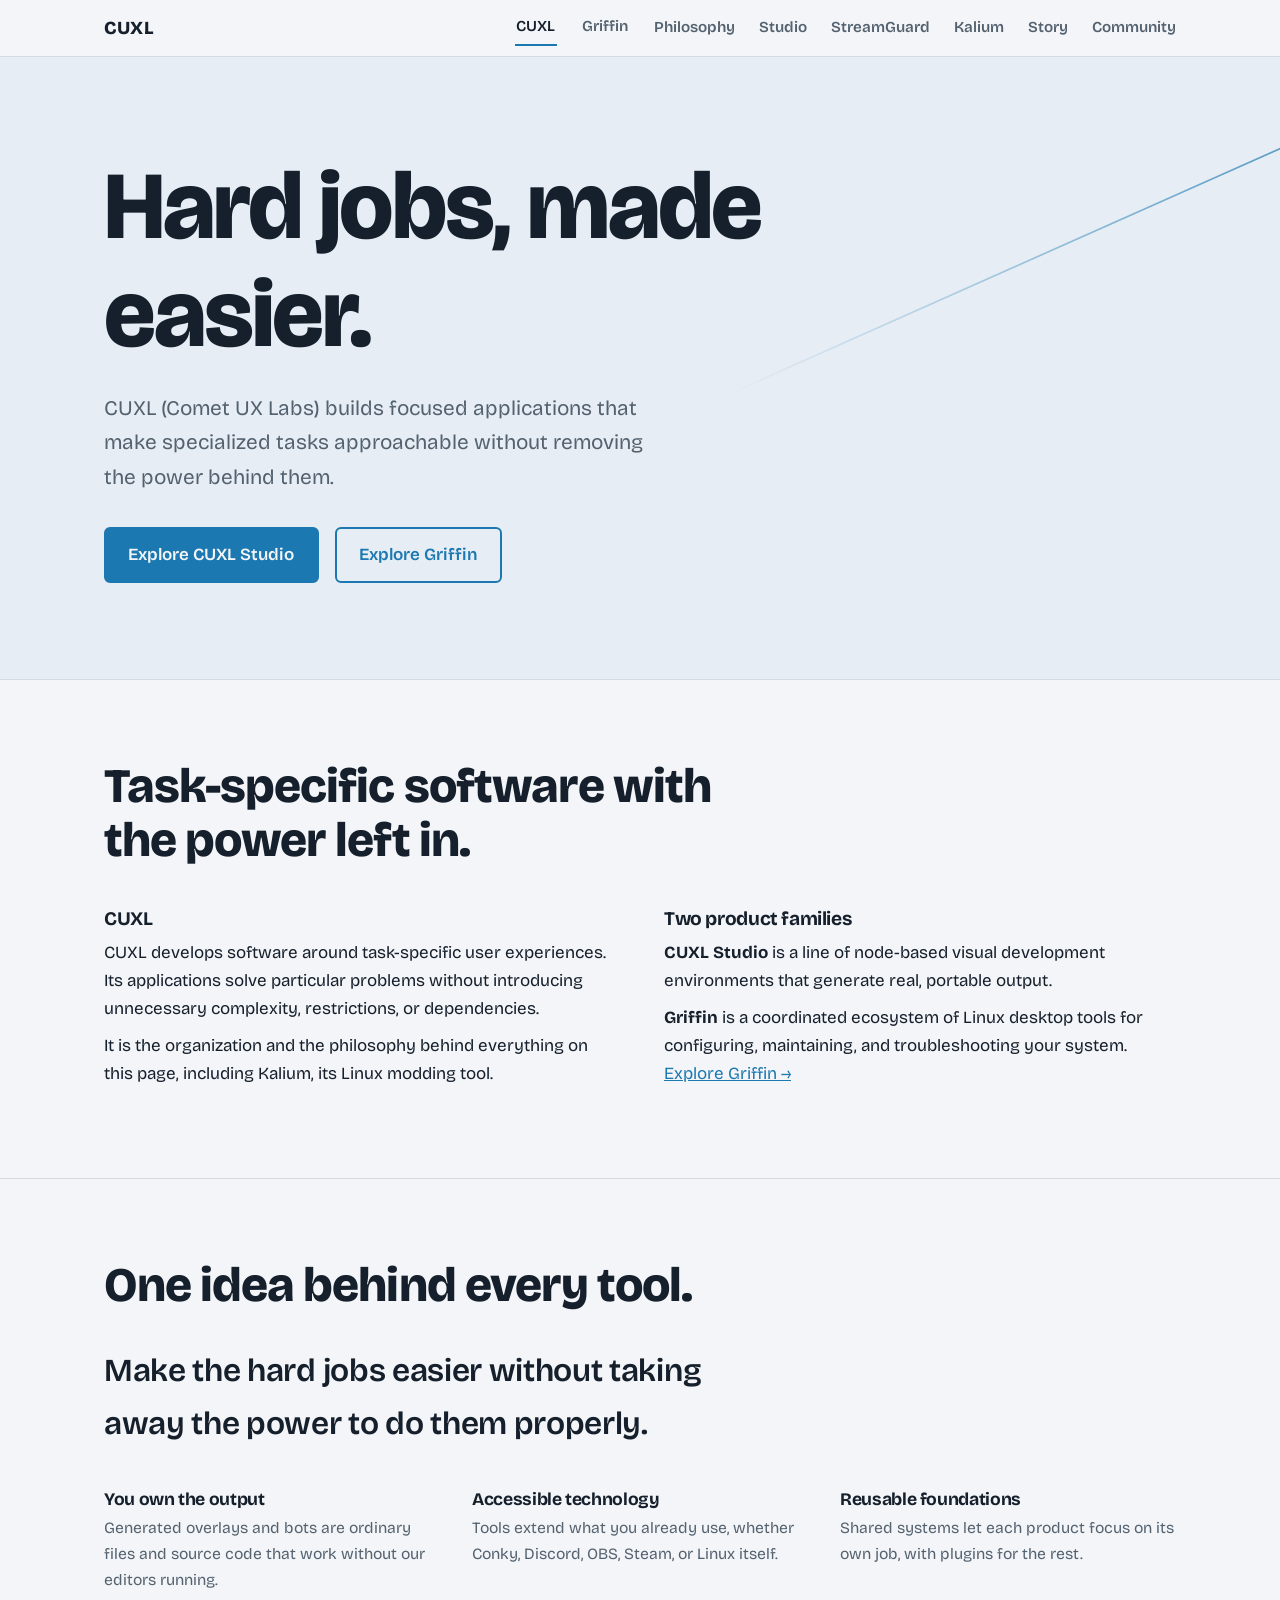
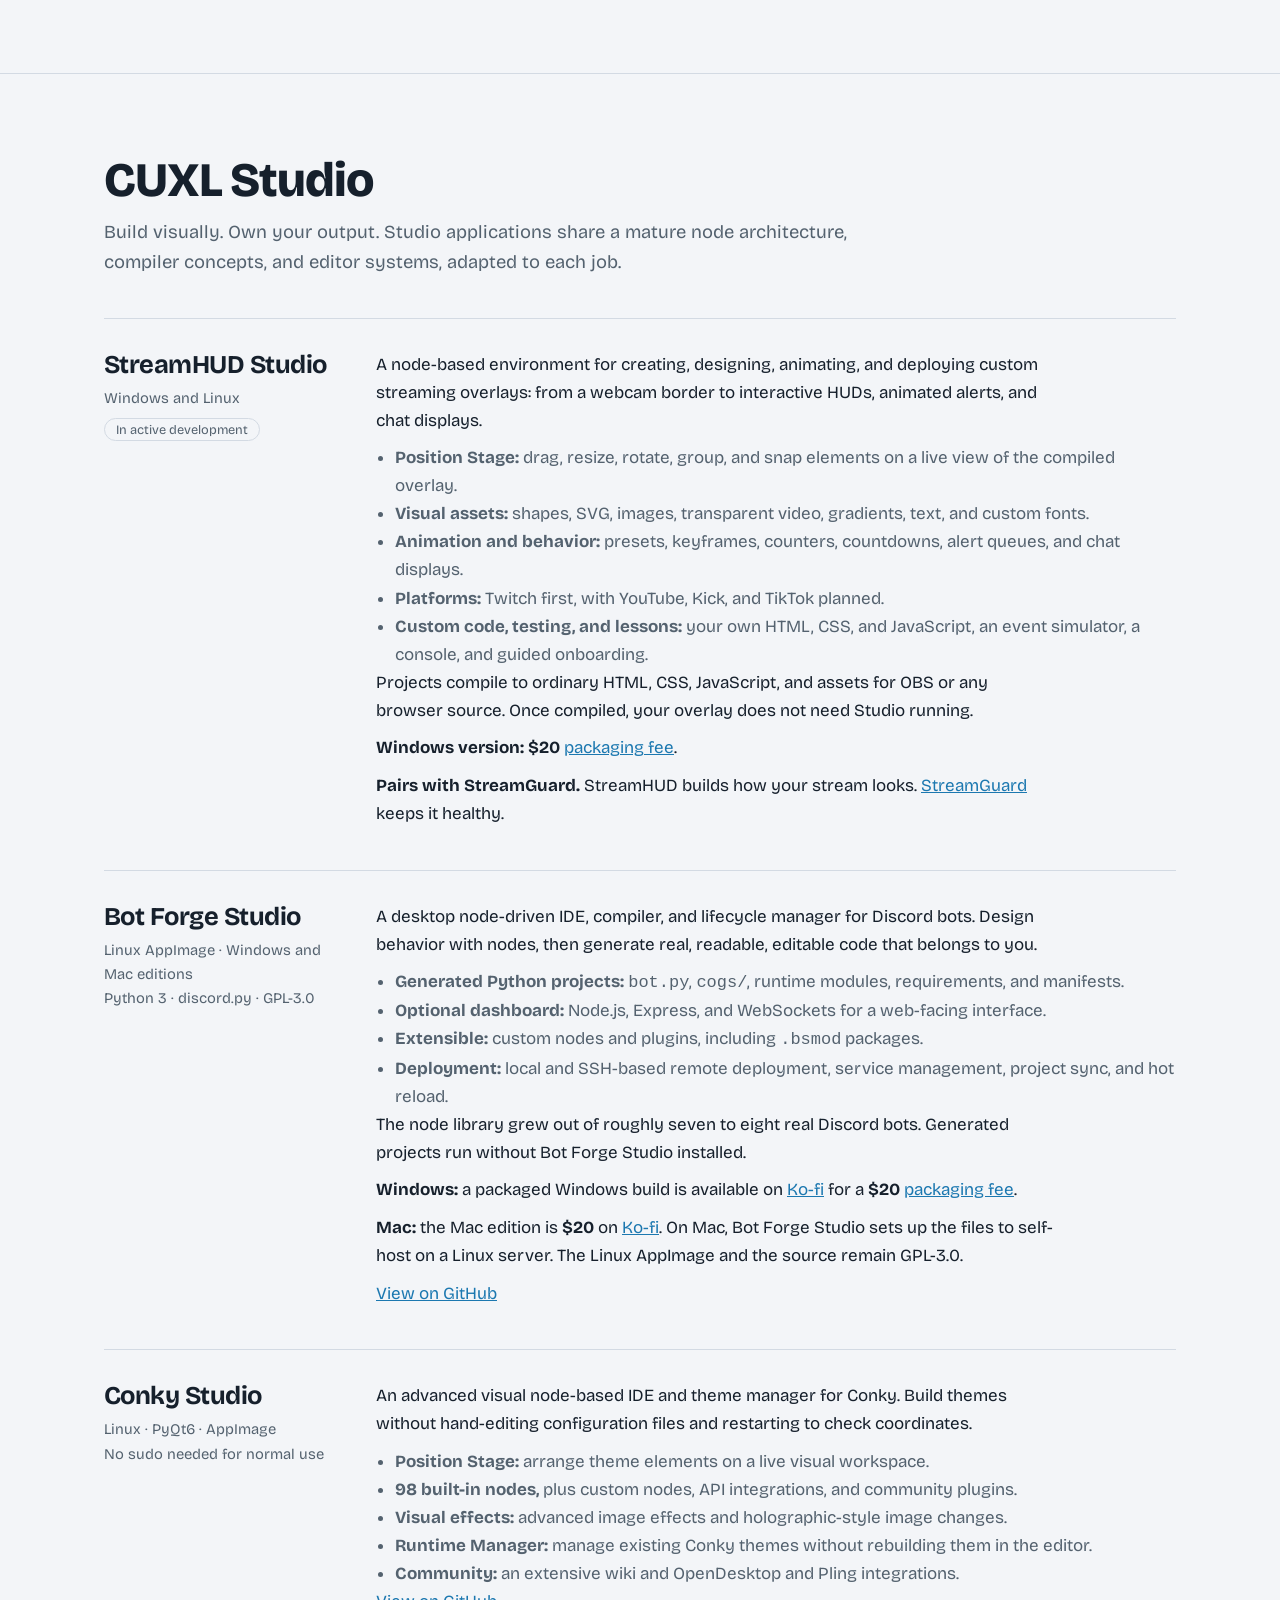
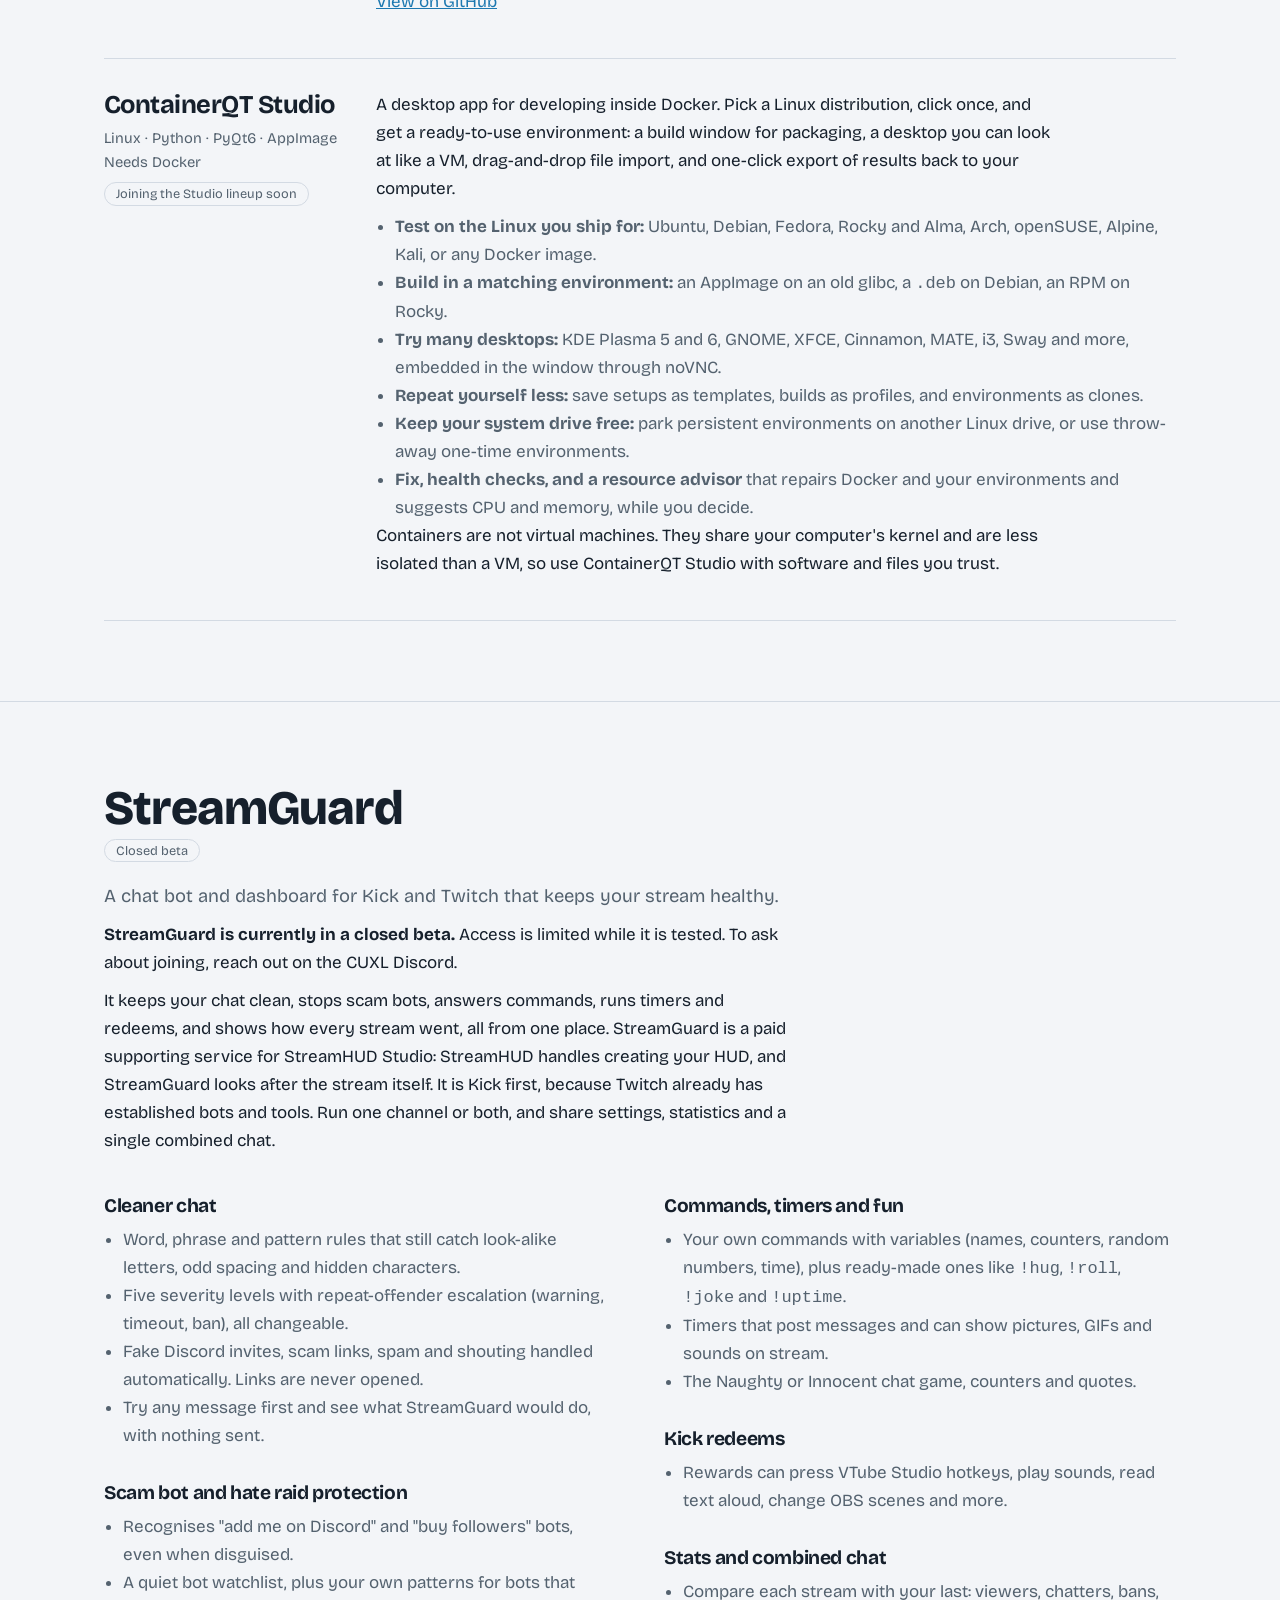
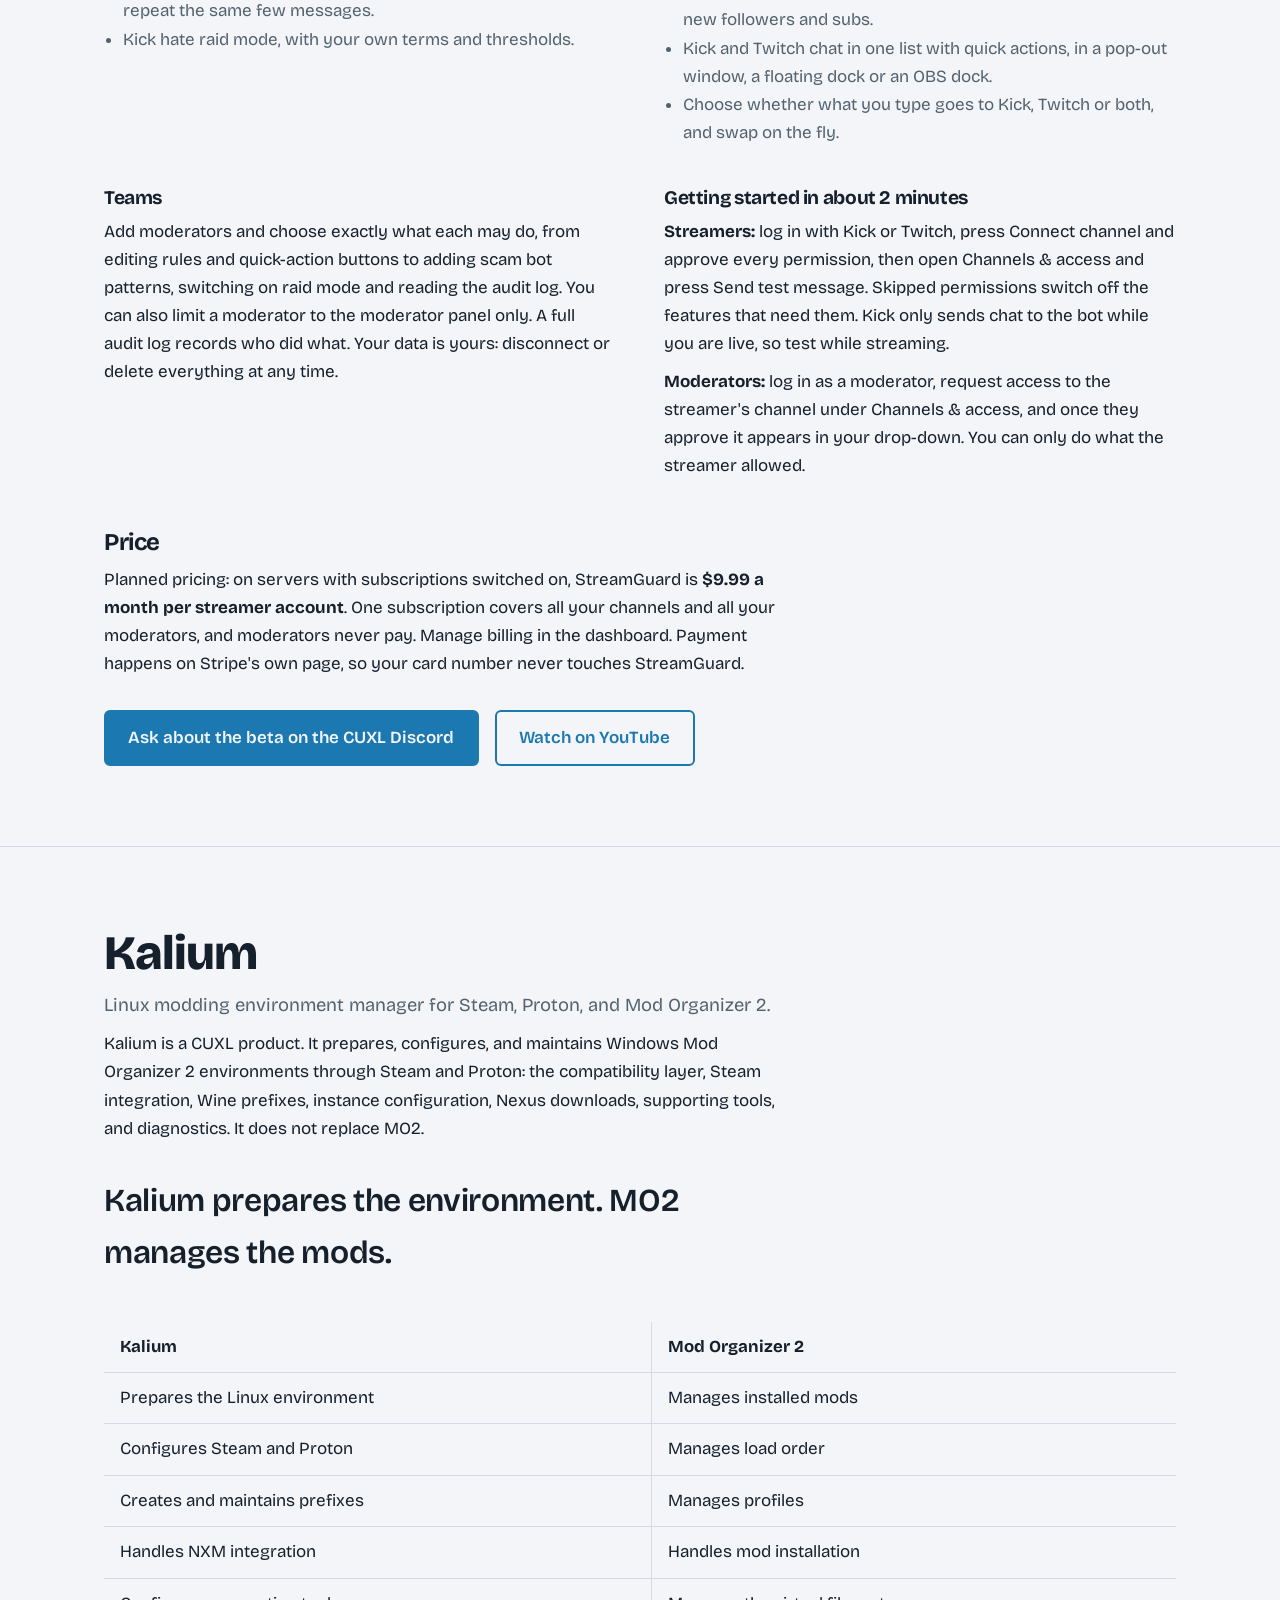
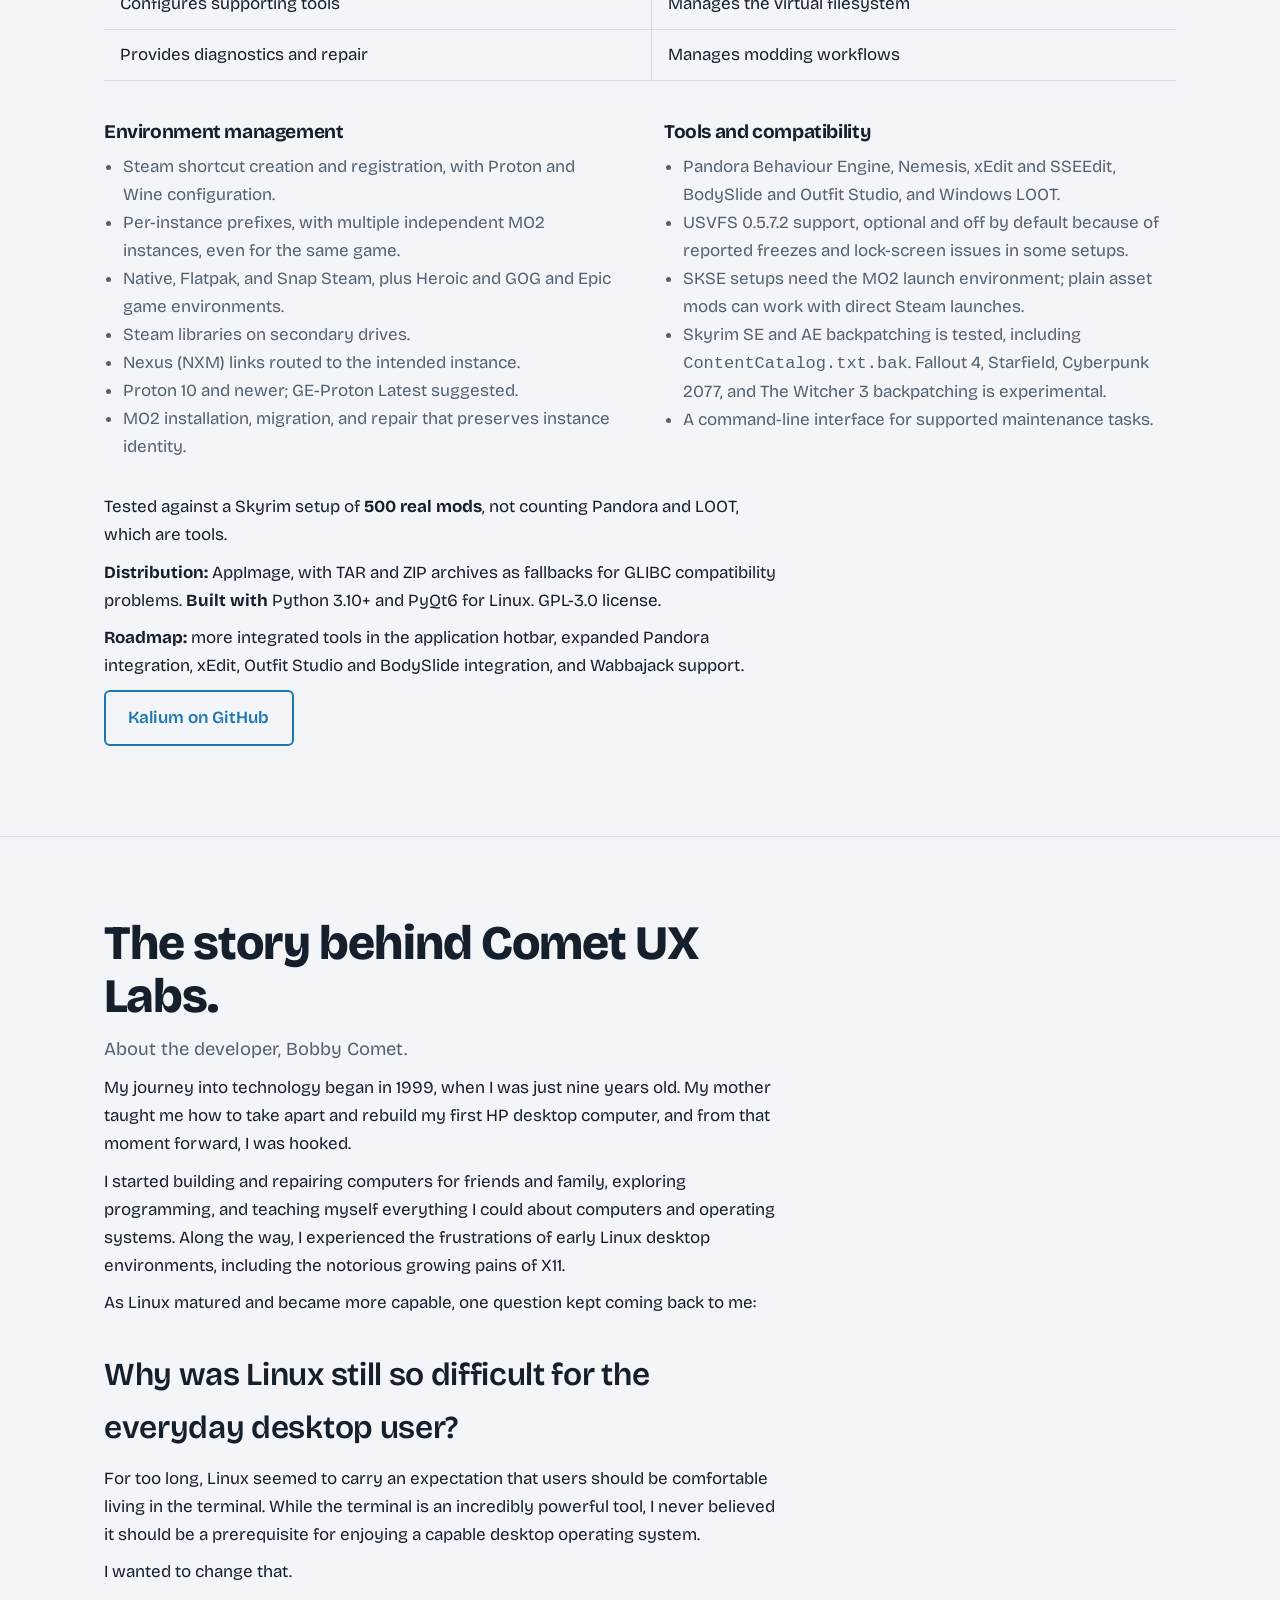
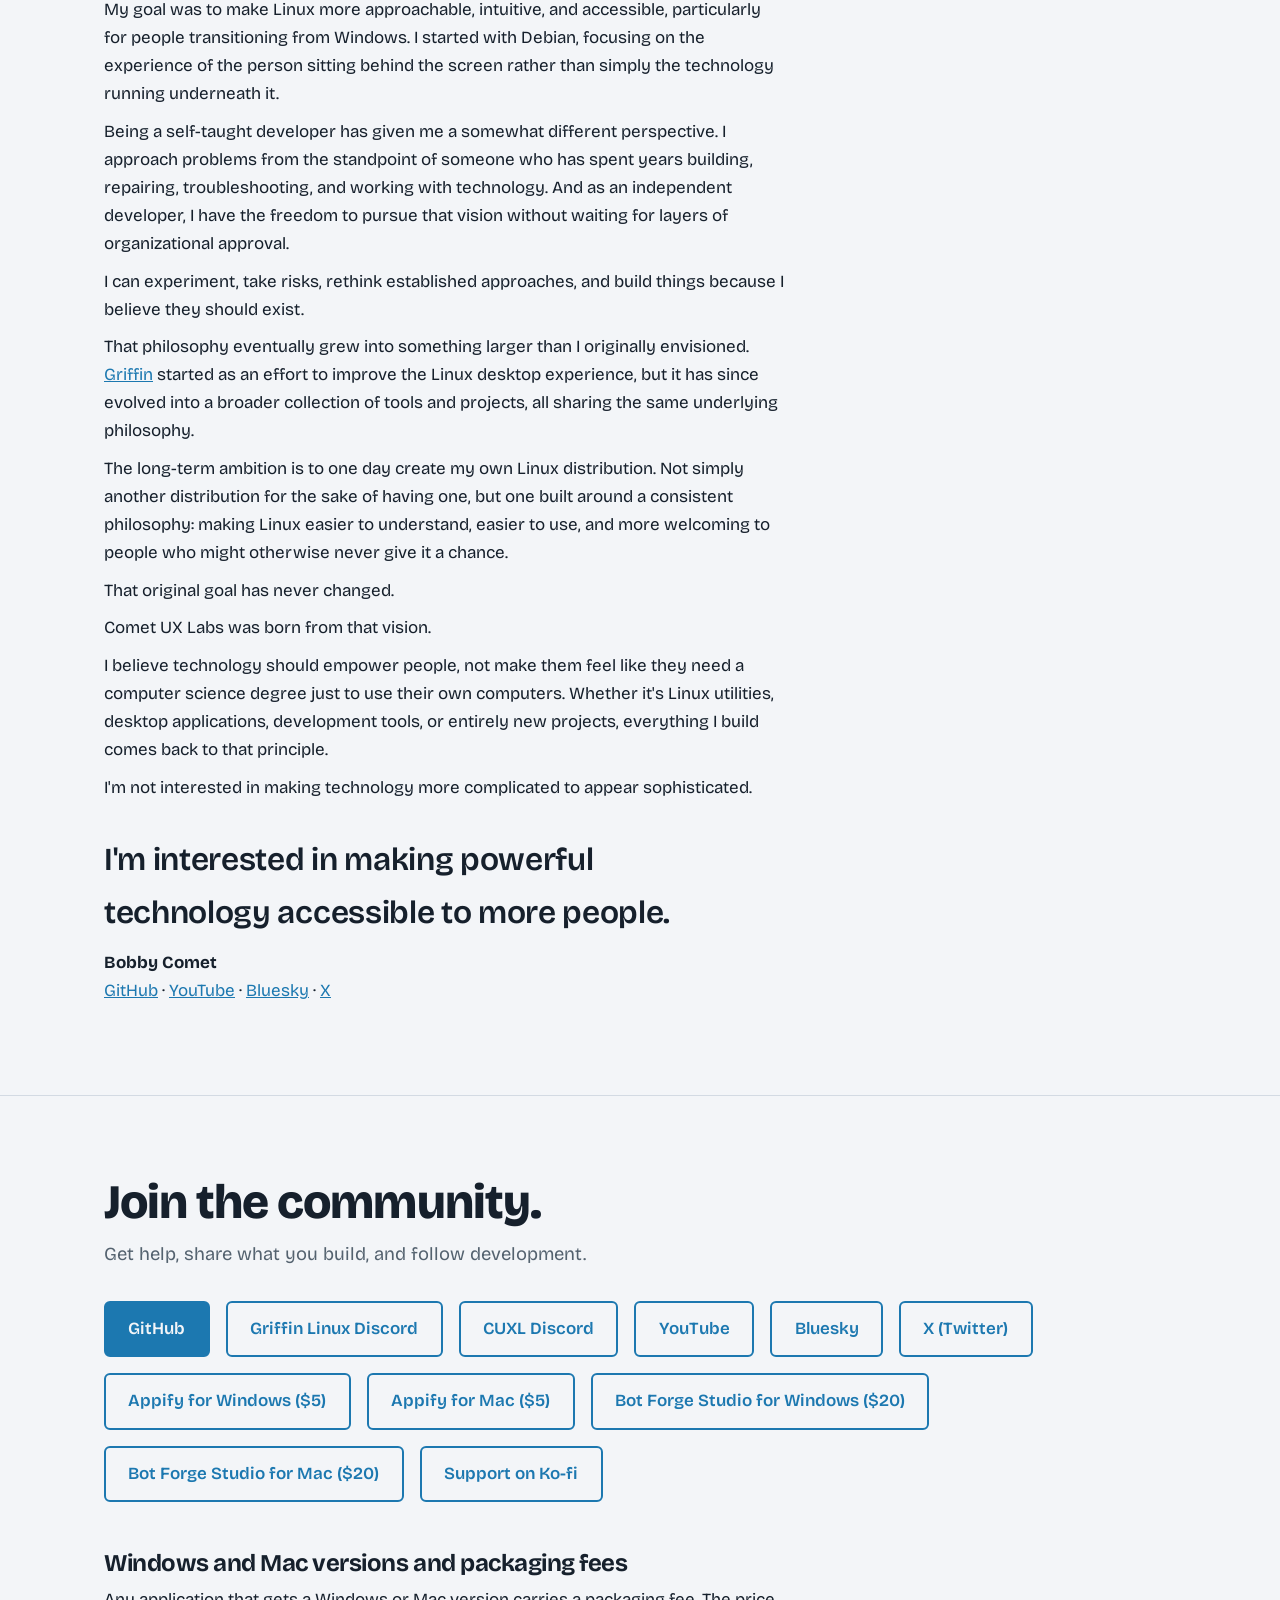
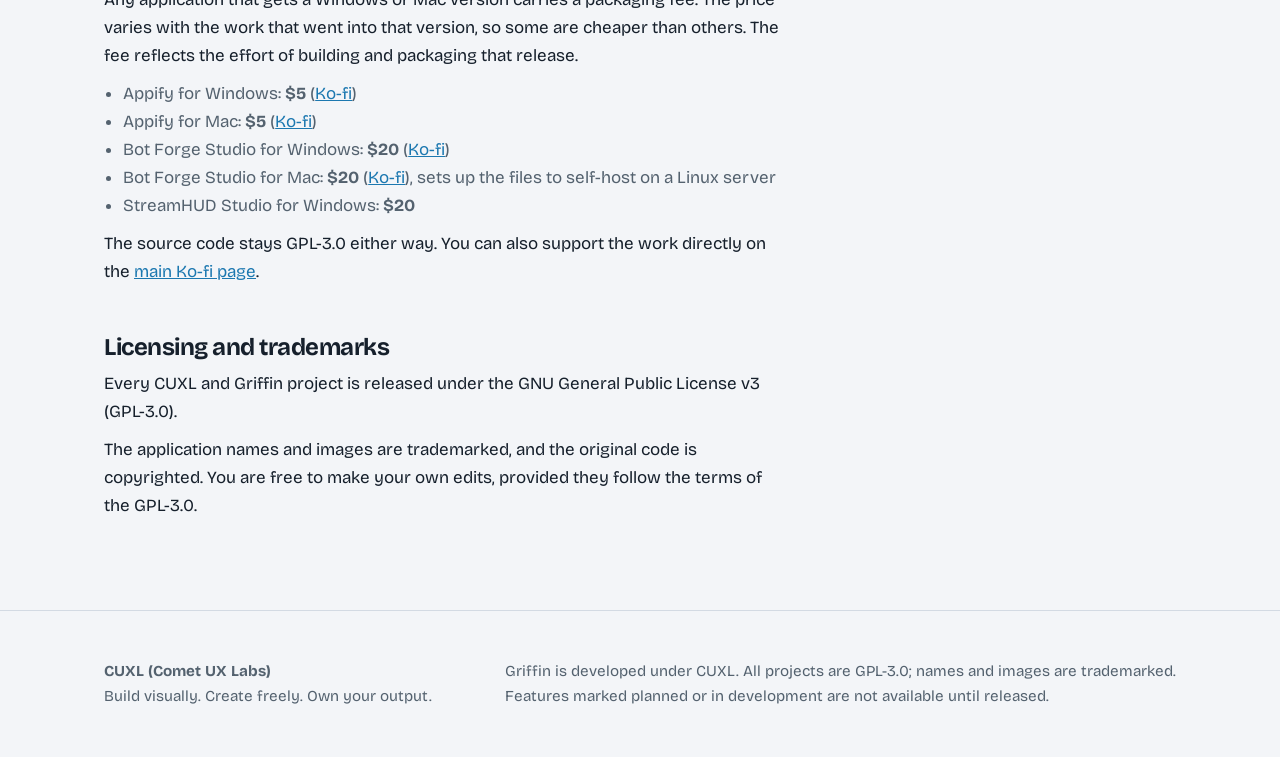
==== commit 8b22e473: "Add story section about Comet UX Labs Added a new section detailing the story behind Comet UX Labs a" ====
--- a/index.html
+++ b/index.html
@@ -14,7 +14,7 @@
 <nav><div class="wrap">
 <b>CUXL</b>
 <a class="tab on" href="index.html">CUXL</a><a class="tab" href="griffin.html">Griffin</a>
-<a href="#philosophy">Philosophy</a><a href="#studio">Studio</a><a href="#streamguard">StreamGuard</a><a href="#kalium">Kalium</a><a href="#community">Community</a>
+<a href="#philosophy">Philosophy</a><a href="#studio">Studio</a><a href="#streamguard">StreamGuard</a><a href="#kalium">Kalium</a><a href="#story">Story</a><a href="#community">Community</a>
 </div></nav>
 <header class="hero"><div class="trail" aria-hidden="true"></div>
 <div class="wrap">
@@ -168,6 +168,28 @@
 <p><a class="btn" href="https://github.com/bobbycomet/Kalium" rel="noopener">Kalium on GitHub</a></p>
 </div></section>
 
+<section id="story"><div class="wrap">
+<h2>The story behind Comet UX Labs.</h2>
+<p class="sub">About the developer, Bobby Comet.</p>
+<p>My journey into technology began in 1999, when I was just nine years old. My mother taught me how to take apart and rebuild my first HP desktop computer, and from that moment forward, I was hooked.</p>
+<p>I started building and repairing computers for friends and family, exploring programming, and teaching myself everything I could about computers and operating systems. Along the way, I experienced the frustrations of early Linux desktop environments, including the notorious growing pains of X11.</p>
+<p>As Linux matured and became more capable, one question kept coming back to me:</p>
+<p class="quote">Why was Linux still so difficult for the everyday desktop user?</p>
+<p>For too long, Linux seemed to carry an expectation that users should be comfortable living in the terminal. While the terminal is an incredibly powerful tool, I never believed it should be a prerequisite for enjoying a capable desktop operating system.</p>
+<p>I wanted to change that.</p>
+<p>My goal was to make Linux more approachable, intuitive, and accessible, particularly for people transitioning from Windows. I started with Debian, focusing on the experience of the person sitting behind the screen rather than simply the technology running underneath it.</p>
+<p>Being a self-taught developer has given me a somewhat different perspective. I approach problems from the standpoint of someone who has spent years building, repairing, troubleshooting, and working with technology. And as an independent developer, I have the freedom to pursue that vision without waiting for layers of organizational approval.</p>
+<p>I can experiment, take risks, rethink established approaches, and build things because I believe they should exist.</p>
+<p>That philosophy eventually grew into something larger than I originally envisioned. <a href="griffin.html">Griffin</a> started as an effort to improve the Linux desktop experience, but it has since evolved into a broader collection of tools and projects, all sharing the same underlying philosophy.</p>
+<p>The long-term ambition is to one day create my own Linux distribution. Not simply another distribution for the sake of having one, but one built around a consistent philosophy: making Linux easier to understand, easier to use, and more welcoming to people who might otherwise never give it a chance.</p>
+<p>That original goal has never changed.</p>
+<p>Comet UX Labs was born from that vision.</p>
+<p>I believe technology should empower people, not make them feel like they need a computer science degree just to use their own computers. Whether it's Linux utilities, desktop applications, development tools, or entirely new projects, everything I build comes back to that principle.</p>
+<p>I'm not interested in making technology more complicated to appear sophisticated.</p>
+<p class="quote">I'm interested in making powerful technology accessible to more people.</p>
+<p><strong>Bobby Comet</strong><br><a href="https://github.com/bobbycomet" rel="noopener">GitHub</a> · <a href="https://www.youtube.com/@BobbyComet" rel="noopener">YouTube</a> · <a href="https://bsky.app/profile/bobbycomet.bsky.social" rel="noopener">Bluesky</a> · <a href="https://x.com/bobby_comet" rel="noopener">X</a></p>
+</div></section>
+
 <section id="community"><div class="wrap">
 <h2>Join the community.</h2>
 <p class="sub">Get help, share what you build, and follow development.</p>
--- a/style.css
+++ b/style.css
@@ -0,0 +1,61 @@
+:root{--bg:#f3f5f8;--surface:#fff;--ink:#16202c;--mute:#54626f;--line:#d3dae3;--comet:#1c78b0;--griffin:#a8610d;--hero:#e6edf5;color-scheme:light}
+@media (prefers-color-scheme:dark){:root:not([data-theme=light]){--bg:#12171f;--surface:#1a212c;--ink:#e3e9f0;--mute:#9aa7b5;--line:#2c3644;--comet:#6cc0ee;--griffin:#e8aa55;--hero:#0e1218;color-scheme:dark}}
+*{box-sizing:border-box}
+html{scroll-behavior:smooth;scroll-padding-top:4rem}
+:root{padding-top:env(safe-area-inset-top,0px);padding-bottom:env(safe-area-inset-bottom,0px)}
+body{margin:0;background:var(--bg);color:var(--ink);font:400 1.0625rem/1.65 "Bricolage Grotesque",system-ui,-apple-system,"Segoe UI",sans-serif}
+a{color:var(--comet)}
+a:focus-visible,button:focus-visible{outline:3px solid var(--comet);outline-offset:3px}
+.wrap{max-width:70rem;margin:0 auto;padding:0 1.5rem}
+p{max-width:62ch;margin:.6rem 0}
+h1,h2,h3{line-height:1.12;margin:0;letter-spacing:-.02em}
+nav{position:sticky;top:0;z-index:5;background:var(--bg);border-bottom:1px solid var(--line)}
+nav .wrap{display:flex;gap:1.5rem;align-items:center;min-height:3.5rem;overflow-x:auto;white-space:nowrap}
+nav b{font-weight:800;font-size:1.15rem;margin-right:auto;letter-spacing:.01em}
+nav a{color:var(--mute);text-decoration:none;font-weight:600;font-size:.95rem}
+nav a:hover{color:var(--ink)}
+.hero{background:var(--hero);border-bottom:1px solid var(--line);overflow:hidden;position:relative}
+.hero .wrap{padding-top:6rem;padding-bottom:6rem;position:relative}
+.hero h1{font-size:clamp(2.6rem,8vw,6rem);font-weight:800;max-width:14ch}
+.hero p.lead{font-size:1.3rem;color:var(--mute);max-width:44ch;margin-top:1.5rem}
+.trail{position:absolute;right:-6rem;top:3rem;width:44rem;height:2px;background:linear-gradient(90deg,transparent,var(--comet));transform:rotate(-24deg);transform-origin:right;opacity:.8;animation:fly 1.6s ease-out both}
+.trail::after{content:"";position:absolute;right:-7px;top:-7px;width:16px;height:16px;border-radius:50%;background:var(--comet);box-shadow:0 0 28px 8px var(--comet)}
+@keyframes fly{from{transform:rotate(-24deg) translateX(-18rem);opacity:0}to{transform:rotate(-24deg);opacity:.8}}
+@media (prefers-reduced-motion:reduce){.trail{animation:none}html{scroll-behavior:auto}}
+.cta{display:flex;gap:1rem;flex-wrap:wrap;margin-top:2rem}
+.btn{display:inline-block;padding:.75rem 1.4rem;border-radius:6px;font-weight:600;text-decoration:none;border:2px solid var(--comet)}
+.btn.p{background:var(--comet);color:var(--bg)}
+section{padding:5rem 0;border-bottom:1px solid var(--line)}
+h2{font-size:clamp(1.9rem,4.5vw,3rem);font-weight:800;max-width:20ch}
+.sub{color:var(--mute);font-size:1.15rem}
+.cols{display:grid;grid-template-columns:1fr 1fr;gap:3rem;margin-top:2.5rem}
+@media (max-width:760px){.cols{grid-template-columns:1fr;gap:1.5rem}.hero .wrap{padding-top:4rem;padding-bottom:4rem}}
+.cols h3{font-size:1.2rem}
+.rows{margin-top:2.5rem;border-top:1px solid var(--line)}
+.row{display:grid;grid-template-columns:15rem 1fr;gap:2rem;padding:2rem 0;border-bottom:1px solid var(--line)}
+@media (max-width:760px){.row{grid-template-columns:1fr;gap:.5rem}}
+.row h3{font-size:1.6rem}
+.row .meta{color:var(--mute);font-size:.92rem;margin-top:.4rem}
+.row ul,.list{margin:.6rem 0 0;padding-left:1.2rem;color:var(--mute)}
+.row p{margin-top:0}
+.tag{display:inline-block;font-size:.8rem;border:1px solid var(--line);border-radius:99px;padding:0 .7rem;color:var(--mute);margin-top:.5rem}
+#griffin h2,#griffin .row h3{color:var(--griffin)}
+#griffin .row{grid-template-columns:13rem 1fr}
+@media (max-width:760px){#griffin .row{grid-template-columns:1fr}}
+.principles{display:grid;grid-template-columns:repeat(auto-fit,minmax(15rem,1fr));gap:2rem;margin-top:2.5rem}
+.principles h3{font-size:1.1rem;margin-bottom:.3rem}
+.principles p{margin:0;color:var(--mute);font-size:.98rem}
+.tbl{width:100%;border-collapse:collapse;margin-top:2rem}
+.scroll{overflow-x:auto}
+.tbl th,.tbl td{text-align:left;padding:.7rem 1rem;border-bottom:1px solid var(--line);vertical-align:top}
+.tbl th{font-size:1.05rem}
+.tbl th:first-child,.tbl td:first-child{border-right:1px solid var(--line)}
+.quote{font-size:clamp(1.4rem,3.2vw,2rem);font-weight:600;letter-spacing:-.01em;max-width:30ch;margin-top:2rem}
+footer{padding:3rem 0;color:var(--mute);font-size:.95rem}
+footer .wrap{display:flex;flex-wrap:wrap;gap:1rem 3rem;justify-content:space-between}
+nav .tab{padding:.25rem .1rem;border-bottom:2px solid transparent}
+nav .tab.on{color:var(--ink);border-bottom-color:var(--comet)}
+.gp{--comet:var(--griffin)}
+.gp .row h3{color:var(--griffin)}
+.hero.small .wrap{padding-top:4.5rem;padding-bottom:4.5rem}
+
